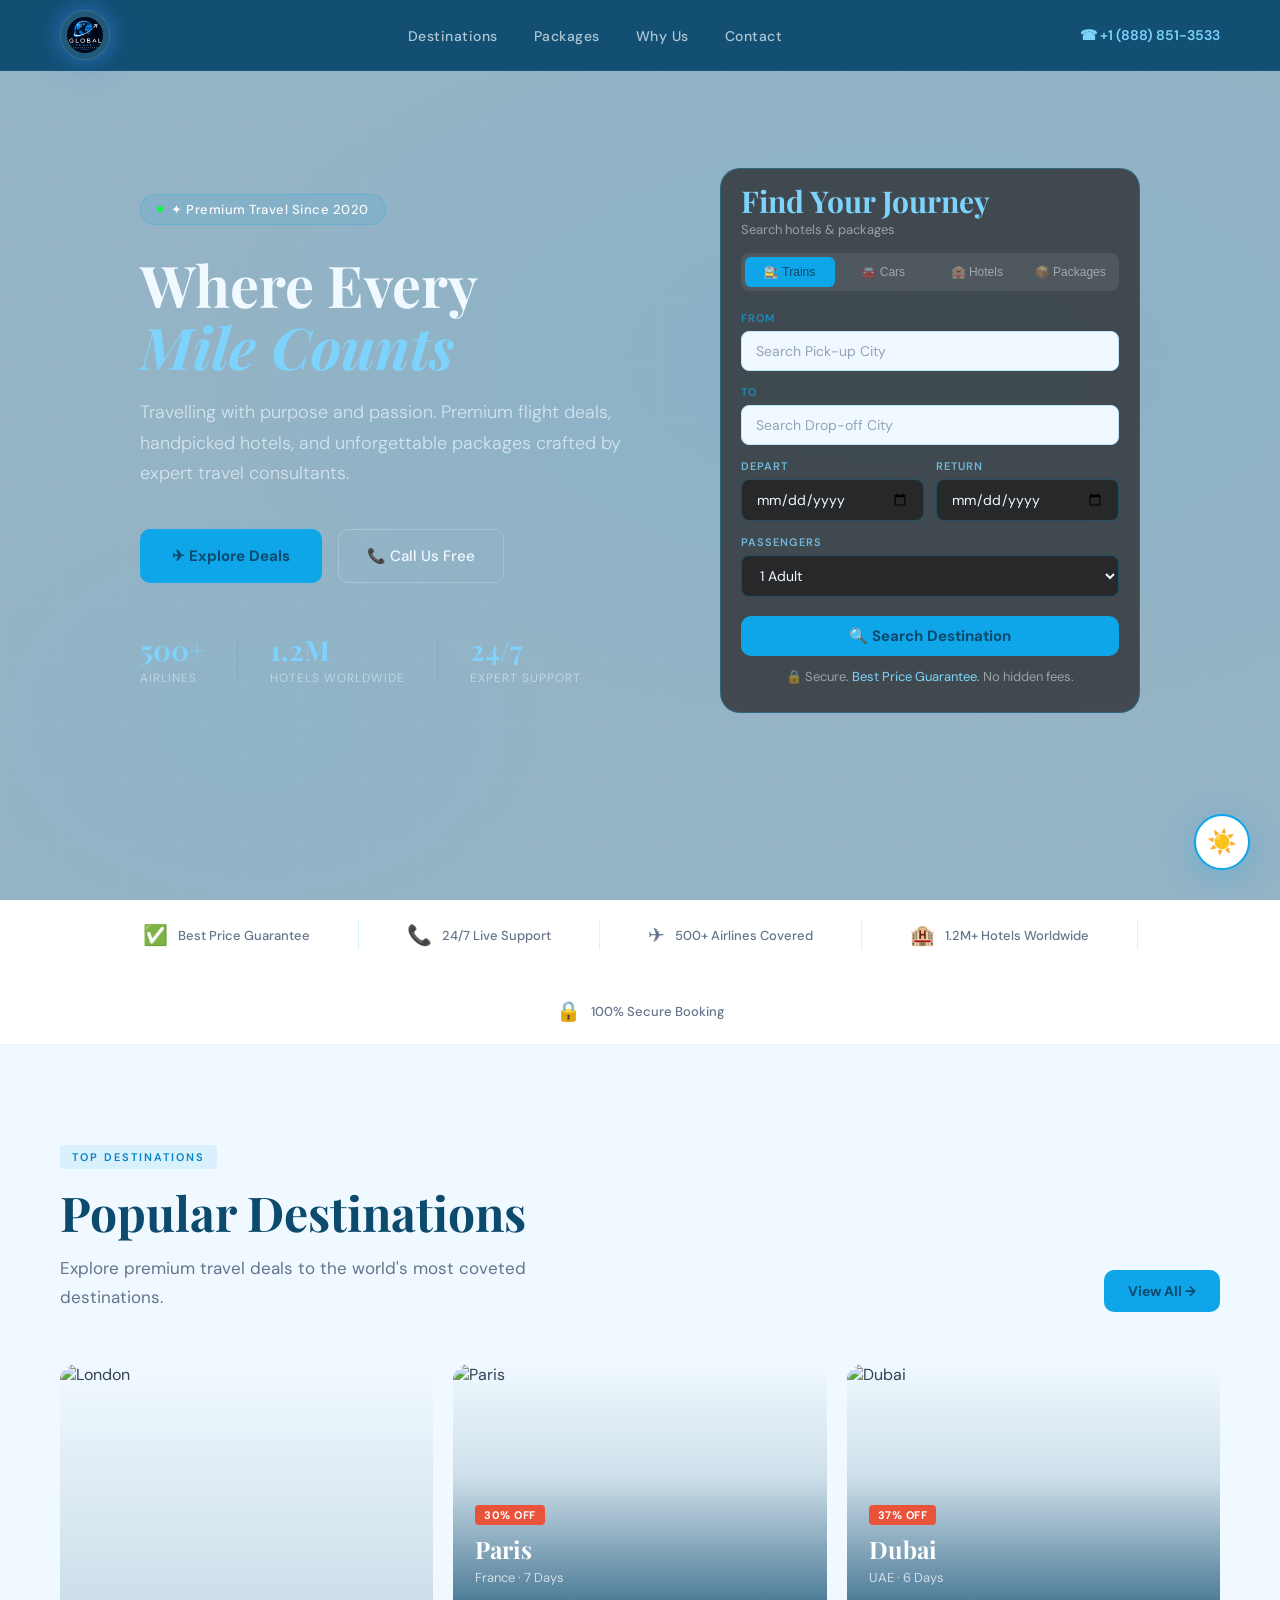
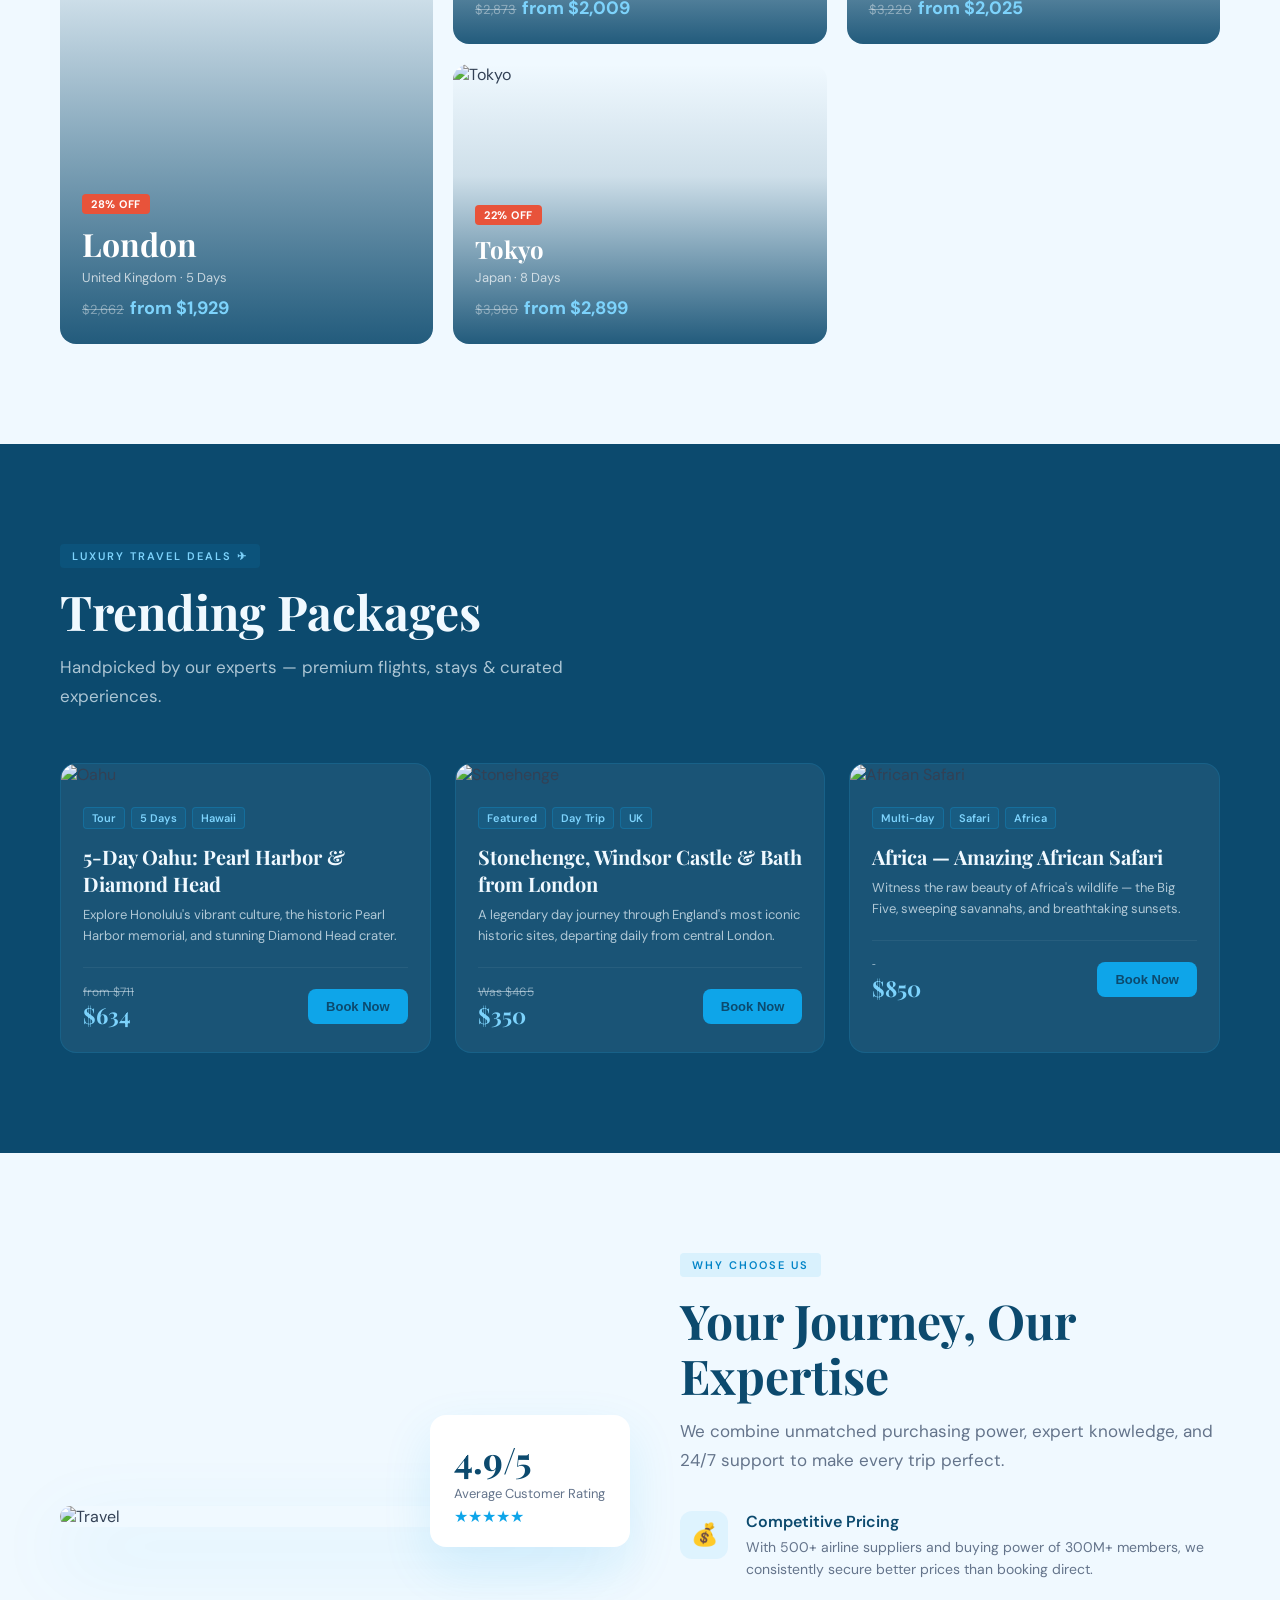
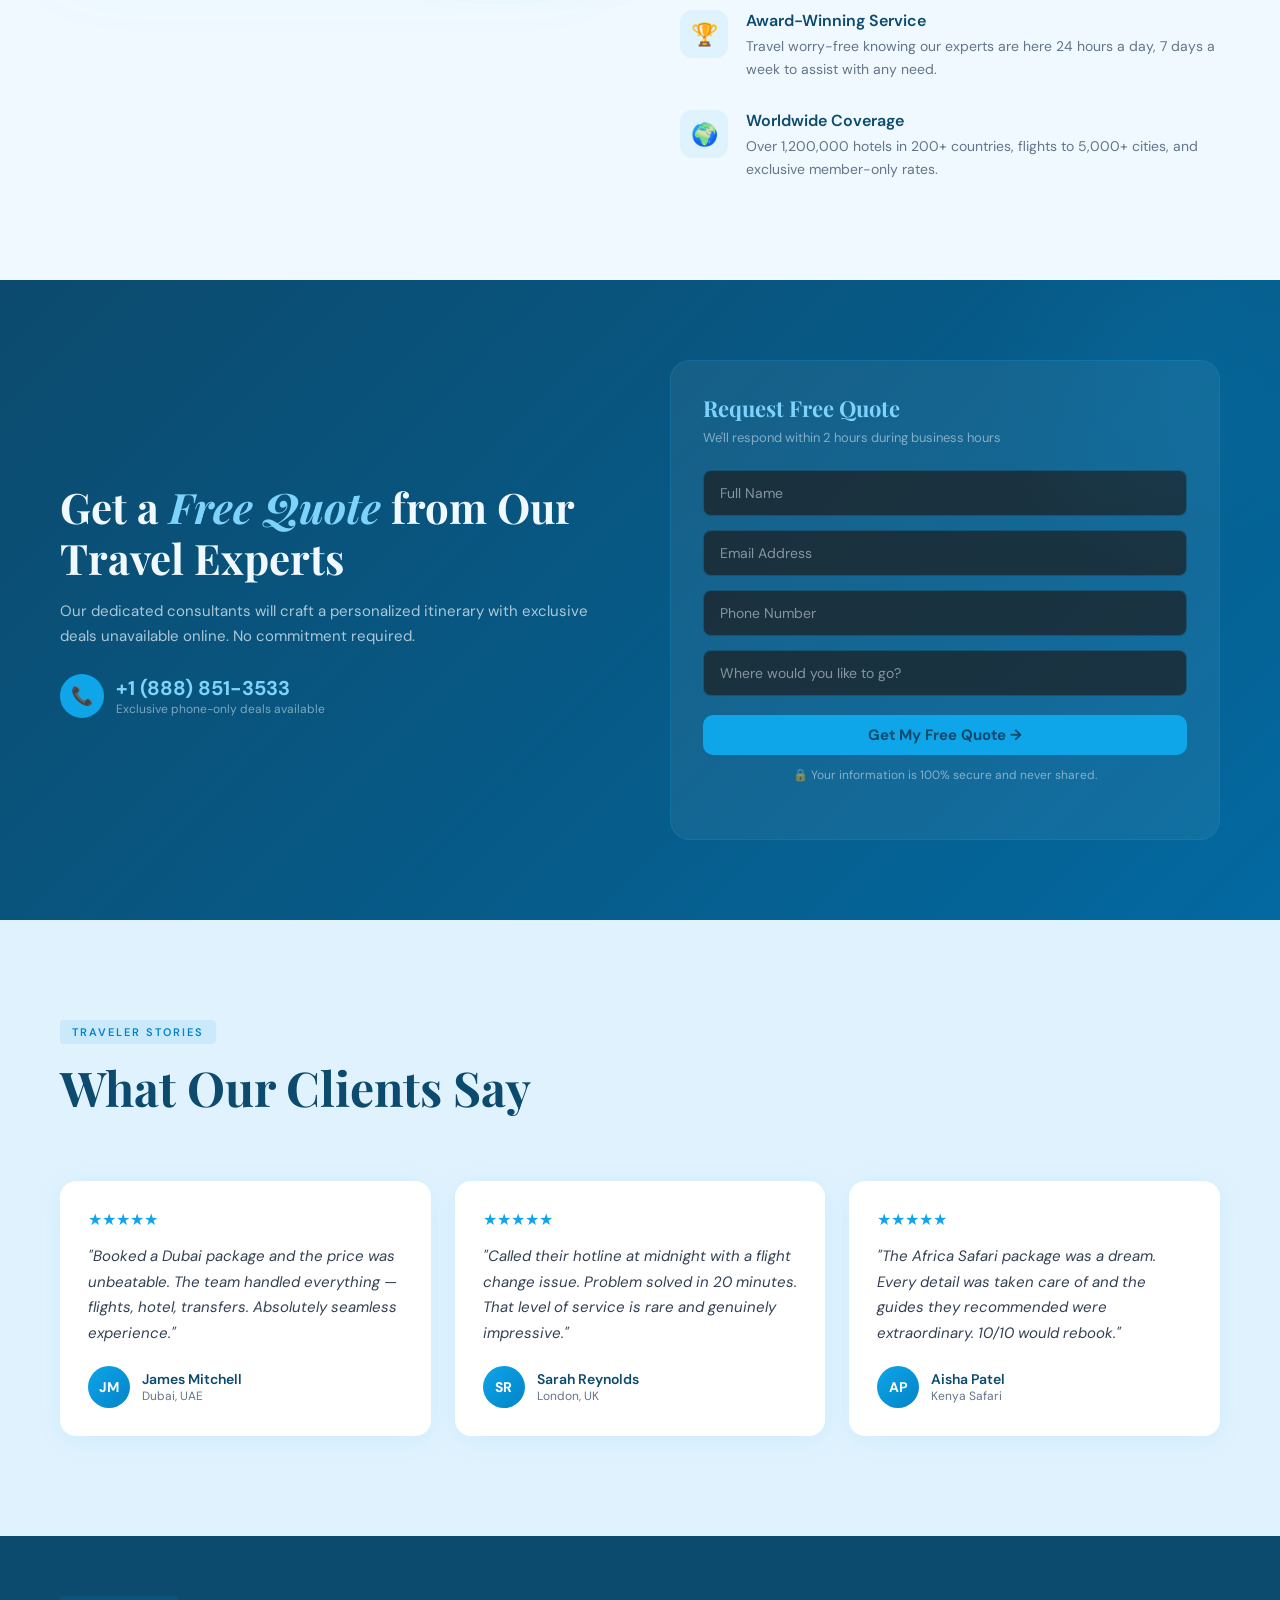
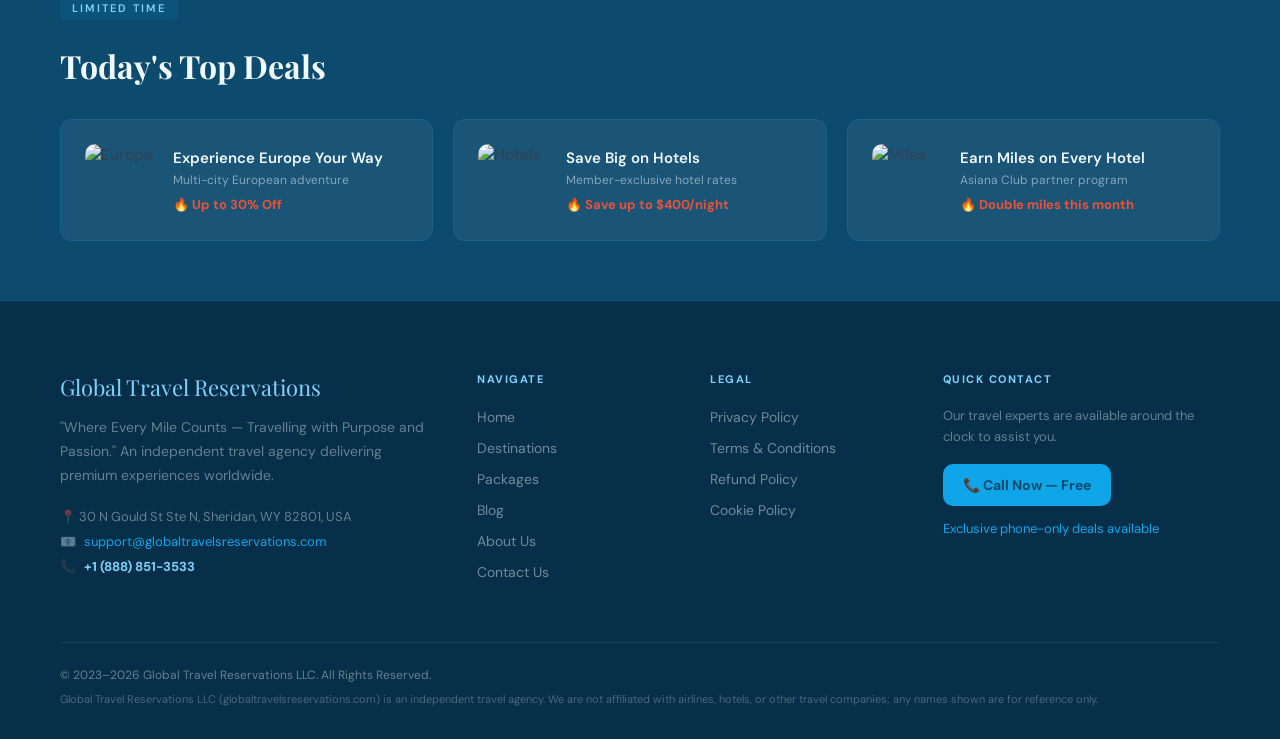
==== index.html @ c43285e4 "Minor changes" ====
<!DOCTYPE html>
<html lang="en" data-theme="light">
<head>
<meta charset="UTF-8">
<meta name="viewport" content="width=device-width, initial-scale=1.0">
<title>Global Travel Reservations — Where Every Mile Counts</title>
 <script src="https://maps.googleapis.com/maps/api/js?key=AIzaSyCZqr07lycecpdqYVO5axKh8Xn8TeSi6vM&v=weekly&libraries=places&callback=initGooglePlaces" async defer></script>
<link href="https://fonts.googleapis.com/css2?family=Playfair+Display:ital,wght@0,400;0,700;1,400&family=DM+Sans:wght@300;400;500;600;700&display=swap" rel="stylesheet">
<style>
  *, *::before, *::after { box-sizing: border-box; margin: 0; padding: 0; }

  /* ===== THEME VARIABLES ===== */
  :root {
    --gold: #0EA5E9;
    --gold-light: #7DD3FC;
    --badge-light: #fbfbfb;
    --badge-pointer: #00ff41;
    --gold-dark: #0284C7;
    --accent: #E8533A;
    --radius: 16px;
    --transition: 0.4s cubic-bezier(0.4, 0, 0.2, 1);
  }

  [data-theme="light"] {
    --bg-primary: #F0F9FF;
    --bg-secondary: #FFFFFF;
    --bg-tertiary: #E0F2FE;
    --bg-hero-start: #0C4A6E;
    --bg-hero-mid: #075985;
    --bg-hero-end: #0369A1;
    --bg-card: #FFFFFF;
    --bg-card-alt: #F0F9FF;
    --bg-input: #F0F9FF;
    --bg-input-border: #BAE6FD;
    --bg-nav: rgba(12, 74, 110, 0.95);
    /* --bg-search: rgba(255,255,255,0.12); */
     --bg-search: rgb(29 27 27 / 69%);
    --bg-search-border: rgba(14,165,233,0.3);
    --bg-tab: rgba(255,255,255,0.08);
    --bg-badge: rgba(14,165,233,0.1);
    --bg-badge-border: rgba(14,165,233,0.25);
    --bg-trust: #FFFFFF;
    --bg-why: #F0F9FF;
    --bg-quote: linear-gradient(135deg, #0C4A6E 0%, #075985 50%, #0369A1 100%);
    --bg-testimonial: #E0F2FE;
    --bg-deals: #0C4A6E;
    --bg-footer: #082F49;
    --bg-floating: #FFFFFF;
    --text-primary: #0C4A6E;
    --text-secondary: #334155;
    --text-muted: #64748B;
    --text-light: #F0F9FF;
    --text-hero: #F0F9FF;
    --text-hero-sub: rgba(240,249,255,0.7);
    --text-hero-muted: rgba(240,249,255,0.5);
    --text-on-gold: #0C4A6E;
    --text-gold: #0EA5E9;
    --text-gold-light: #7DD3FC;
    --shadow-card: 0 4px 24px rgba(14,165,233,0.08);
    --shadow-hover: 0 20px 50px rgba(14,165,233,0.15);
    --shadow-img: 0 30px 80px rgba(14,165,233,0.15);
    --shadow-floating: 0 20px 50px rgba(14,165,233,0.12);
    --border-subtle: rgba(14,165,233,0.1);
    --border-card: rgba(14,165,233,0.12);
    --border-input: #BAE6FD;
    --divider: rgba(14,165,233,0.15);
    --icon-bg: rgba(14,165,233,0.08);
    --dest-overlay: linear-gradient(to top, rgba(12,74,110,0.9) 0%, rgba(12,74,110,0.15) 60%, transparent 100%);
    --toggle-bg: rgba(255,255,255,0.15);
    --toggle-hover: rgba(255,255,255,0.25);
    --pkg-card-bg: rgba(255,255,255,0.06);
    --pkg-card-border: rgba(14,165,233,0.15);
    --quote-card-bg: rgba(255,255,255,0.06);
    --quote-card-border: rgba(14,165,233,0.2);
    --footer-link: rgba(240,249,255,0.45);
    --footer-link-hover: #7DD3FC;
    --footer-text: rgba(240,249,255,0.4);
    --footer-divider: rgba(255,255,255,0.08);
    --hero-pattern-1: rgba(14,165,233,0.08);
    --hero-pattern-2: rgba(56,189,248,0.06);
  }

  [data-theme="dark"] {
    --bg-primary: #0F172A;
    --bg-secondary: #1E293B;
    --bg-tertiary: #1E293B;
    --bg-hero-start: #0F172A;
    --bg-hero-mid: #1E293B;
    --bg-hero-end: #1E3A5F;
    --bg-card: #1E293B;
    --bg-card-alt: #0F172A;
    --bg-input: #0F172A;
    --bg-input-border: #334155;
    --bg-nav: rgba(15,23,42,0.95);
    /* --bg-search: rgba(255,255,255,0.04); */
        --bg-search: rgb(29 27 27 / 69%);
    --bg-search-border: rgba(14,165,233,0.2);
    --bg-tab: rgba(255,255,255,0.05);
    /* --bg-badge: rgba(14,165,233,0.12); */
    --bg-badge: rgb(0 154 180 / 55%);
    /* --bg-badge-border: rgba(14,165,233,0.3); */
    --bg-badge-border: rgb(255 255 255 / 86%);
    --bg-trust: #1E293B;
    --bg-why: #0F172A;
    --bg-quote: linear-gradient(135deg, #0F172A 0%, #1E293B 50%, #1E3A5F 100%);
    --bg-testimonial: #0F172A;
    --bg-deals: #0F172A;
    --bg-footer: #020617;
    --bg-floating: #1E293B;
    --text-primary: #F1F5F9;
    --text-secondary: #CBD5E1;
    --text-muted: #94A3B8;
    --text-light: #F1F5F9;
    --text-hero: #F1F5F9;
    --text-hero-sub: rgba(241,245,249,0.65);
    --text-hero-muted: rgb(255 255 255 / 78%);;
    --text-on-gold: #0F172A;
    --text-gold: #38BDF8;
    --text-gold-light: #7DD3FC;
    --shadow-card: 0 4px 24px rgba(0,0,0,0.3);
    --shadow-hover: 0 20px 50px rgba(0,0,0,0.4);
    --shadow-img: 0 30px 80px rgba(0,0,0,0.4);
    --shadow-floating: 0 20px 50px rgba(0,0,0,0.4);
    --border-subtle: rgba(14,165,233,0.12);
    --border-card: rgba(14,165,233,0.15);
    --border-input: #334155;
    --divider: rgba(14,165,233,0.12);
    --icon-bg: rgba(14,165,233,0.1);
    --dest-overlay: linear-gradient(to top, rgba(15,23,42,0.9) 0%, rgba(15,23,42,0.2) 60%, transparent 100%);
    --toggle-bg: rgba(255,255,255,0.1);
    --toggle-hover: rgba(255,255,255,0.2);
    --pkg-card-bg: rgba(255,255,255,0.04);
    --pkg-card-border: rgba(14,165,233,0.12);
    --quote-card-bg: rgba(255,255,255,0.04);
    --quote-card-border: rgba(14,165,233,0.2);
    --footer-link: rgba(241,245,249,0.4);
    --footer-link-hover: #7DD3FC;
    --footer-text: rgba(241,245,249,0.35);
    --footer-divider: rgba(255,255,255,0.06);
    --hero-pattern-1: rgba(14,165,233,0.06);
    --hero-pattern-2: rgba(56,189,248,0.04);
  }

  html { scroll-behavior: smooth; }

  body {
    font-family: 'DM Sans', sans-serif;
    background: var(--bg-primary);
    color: var(--text-secondary);
    overflow-x: hidden;
    transition: background var(--transition), color var(--transition);
  }

  /* ===== THEME TOGGLE ===== */
  .theme-toggle {
    position: fixed;
    bottom: 30px;
    right: 30px;
    z-index: 999;
    width: 56px;
    height: 56px;
    border-radius: 50%;
    border: 2px solid var(--gold);
    background: var(--bg-secondary);
    cursor: pointer;
    display: flex;
    align-items: center;
    justify-content: center;
    box-shadow: 0 8px 32px rgba(14,165,233,0.3);
    transition: all 0.3s ease;
    overflow: hidden;
  }
  .theme-toggle:hover {
    transform: scale(1.1) rotate(15deg);
    box-shadow: 0 12px 40px rgba(14,165,233,0.4);
  }
  .theme-toggle:active {
    transform: scale(0.95);
  }
  .toggle-icon {
    font-size: 24px;
    transition: all 0.4s ease;
    position: absolute;
  }
  .sun-icon { opacity: 1; transform: rotate(0deg) scale(1); }
  .moon-icon { opacity: 0; transform: rotate(-180deg) scale(0.5); }
  [data-theme="dark"] .sun-icon { opacity: 0; transform: rotate(180deg) scale(0.5); }
  [data-theme="dark"] .moon-icon { opacity: 1; transform: rotate(0deg) scale(1); }

  /* Toggle glow ring */
  .theme-toggle::before {
    content: '';
    position: absolute;
    inset: -4px;
    border-radius: 50%;
    border: 2px solid var(--gold);
    opacity: 0;
    animation: togglePulse 2s infinite;
  }
  @keyframes togglePulse {
    0%, 100% { opacity: 0; transform: scale(1); }
    50% { opacity: 0.4; transform: scale(1.15); }
  }

  /* NAV */


  nav {
    position: fixed; top: 0; left: 0; right: 0; z-index: 100;
    display: flex; align-items: center; justify-content: space-between;
    padding: 10px 60px;
    background: var(--bg-nav);
    backdrop-filter: blur(20px);
    border-bottom: 1px solid var(--border-subtle);
    transition: background var(--transition), border-color var(--transition);
  }

 .nav-logo {
  display: flex;
  align-items: center;
}

.nav-logo img {
  width: 50px;
  height: 50px;
  border-radius: 50%;
  object-fit: cover;

  /* Premium Glow Effect */
  background: rgba(255,255,255,0.06);
  padding: 6px;

  box-shadow:
    0 0 18px rgba(59,130,246,0.45),
    0 0 35px rgba(59,130,246,0.25);

  border: 1px solid rgba(255,255,255,0.12);

  transition: all 0.3s ease;
}

/* Hover Effect */
.nav-logo img:hover {
  transform: scale(1.06);
  box-shadow:
    0 0 24px rgba(59,130,246,0.65),
    0 0 45px rgba(59,130,246,0.35);
}
   /*
  .nav-logo {
    font-family: 'Playfair Display', serif;
    font-size: 22px; font-weight: 700;
    color: var(--gold);
    letter-spacing: 0.5px;
    transition: color var(--transition);
  } */
  .nav-logo span { color: var(--text-hero); font-weight: 400; transition: color var(--transition); }
  .nav-links { display: flex; gap: 36px; list-style: none; }
  .nav-links a {
    color: rgba(240,249,255,0.7);
    text-decoration: none; font-size: 14px; font-weight: 500;
    letter-spacing: 0.5px; transition: color 0.2s;
    position: relative;
  }
  .nav-links a::after {
    content: '';
    position: absolute;
    bottom: -4px;
    left: 0;
    width: 0;
    height: 2px;
    background: var(--gold);
    transition: width 0.3s ease;
    border-radius: 2px;
  }
  .nav-links a:hover::after { width: 100%; }
  .nav-links a:hover { color: var(--gold-light); }
  .nav-cta {
    background: var(--gold); color: var(--text-on-gold);
    padding: 10px 22px; border-radius: 8px;
    font-size: 14px; font-weight: 600; text-decoration: none;
    transition: all 0.2s;
    display: flex; align-items: center; gap: 6px;
  }
  .nav-cta:hover { background: var(--gold-light); transform: translateY(-1px); }
  .nav-phone { color: var(--gold-light); font-weight: 600; font-size: 14px; text-decoration: none; transition: color var(--transition); }
  .nav-phone:hover { color: #FFFFFF; }

  /* HERO */
  .hero {
    min-height: 100vh;
    /* background: linear-gradient(160deg, var(--bg-hero-start) 0%, var(--bg-hero-mid) 45%, var(--bg-hero-end) 100%); */
    position: relative; overflow: hidden;
    display: flex; align-items: center;
    padding-top: 80px;
    transition: background var(--transition);
  }
  .hero-bg-pattern {
    position: absolute; inset: 0;
    background-image:
      radial-gradient(ellipse 80% 60% at 70% 40%, var(--hero-pattern-1) 0%, transparent 70%),
      radial-gradient(ellipse 40% 40% at 20% 80%, var(--hero-pattern-2) 0%, transparent 60%);
    transition: background-image var(--transition);
  }
  .hero-grid-lines {
    position: absolute; inset: 0; opacity: 0.03;
    background-image:
      linear-gradient(rgba(255,255,255,0.5) 1px, transparent 1px),
      linear-gradient(90deg, rgba(255,255,255,0.5) 1px, transparent 1px);
    background-size: 60px 60px;
  }
  .hero-content {
    position: relative; z-index: 2;
    display: grid; grid-template-columns: 1fr 420px;
    gap: 60px; align-items: center;
    max-width: 1280px; margin: 0 auto;
    /* padding: 80px 60px; */
  }
  .hero-badge {
    display: inline-flex; align-items: center; gap: 8px;
    background: var(--bg-badge);
    border: 1px solid var(--bg-badge-border);
    border-radius: 50px; padding: 6px 16px;
    color: var(--badge-light); font-size: 13px; font-weight: 500;
    margin-bottom: 28px; letter-spacing: 0.5px;
    transition: all var(--transition);
  }
  .hero-badge::before {
    content: ''; width: 6px; height: 6px;
    background: var(--badge-pointer); border-radius: 50%;
    animation: pulse 2s infinite;
  }
  @keyframes pulse {
    0%, 100% { opacity: 1; transform: scale(1); }
    50% { opacity: 0.5; transform: scale(1.4); }
  }
  .hero h1 {
    font-family: 'Playfair Display', serif;
    font-size: clamp(42px, 4.5vw, 72px);
    line-height: 1.08; font-weight: 700;
    color: var(--text-hero);
    margin-bottom: 20px;
    transition: color var(--transition);
  }
  .hero h1 em {
    font-style: italic; color: var(--gold-light);
    display: block;
    transition: color var(--transition);
  }
  .hero-sub {
    font-size: 18px; color: var(--text-hero-sub);
    line-height: 1.7; max-width: 520px;
    margin-bottom: 40px; font-weight: 300;
    transition: color var(--transition);
  }
  .hero-actions { display: flex; gap: 16px; flex-wrap: wrap; }
  .btn-primary {
    background: var(--gold); color: var(--text-on-gold);
    padding: 16px 32px; border-radius: 10px;
    font-weight: 700; font-size: 15px; text-decoration: none;
    transition: all 0.2s; display: inline-flex; align-items: center; gap: 8px;
    border: none; cursor: pointer;
  }
  .btn-primary:hover { background: var(--gold-light); transform: translateY(-2px); box-shadow: 0 8px 24px rgba(14,165,233,0.35); }
  .btn-outline {
    background: transparent; color: var(--text-hero);
    padding: 16px 28px; border-radius: 10px;
    font-weight: 500; font-size: 15px; text-decoration: none;
    border: 1px solid rgba(240,249,255,0.25);
    transition: all 0.2s; display: inline-flex; align-items: center; gap: 8px; cursor: pointer;
  }
  .btn-outline:hover { border-color: var(--gold-light); color: var(--gold-light); }
  .hero-stats {
    display: flex; gap: 32px; margin-top: 48px;
  }
  .hero-stat-num {
    font-family: 'Playfair Display', serif;
    font-size: 28px; font-weight: 700; color: var(--gold-light);
    transition: color var(--transition);
  }
  .hero-stat-label {
    font-size: 12px; color: var(--text-hero-muted);
    text-transform: uppercase; letter-spacing: 1px; margin-top: 2px;
    transition: color var(--transition);
  }

  /* SEARCH CARD */
  .search-card {
    background: var(--bg-search);
    border: 1px solid var(--bg-search-border);
    border-radius: 20px; 
    padding: 12px 20px;
    backdrop-filter: blur(10px);
    transition: all var(--transition);
  }
  .search-card h2 {
    color: var(--gold-light); font-family: 'Playfair Display', serif;
    font-size: 30px; 
    /* margin-bottom: 6px; */
    transition: color var(--transition);
  }
  .search-card p { color: var(--text-hero-muted); font-size: 13px; margin-bottom: 15px; transition: color var(--transition); }
  .search-tabs {
    display: flex; gap: 4px; background: var(--bg-tab);
    border-radius: 8px; padding: 4px; margin-bottom: 20px;
    transition: background var(--transition);
  }
  .search-tab {
    flex: 1; padding: 8px; border-radius: 6px; font-size: 12px; font-weight: 500;
    color: var(--text-hero-muted); border: none; background: transparent;
    cursor: pointer; transition: all 0.2s; text-align: center;
  }
  .search-tab.active {
    background: var(--gold); color: var(--text-on-gold);
  }
  .search-field { margin-bottom: 14px; }
  .search-field label {
    display: block; font-size: 11px; font-weight: 600;
    color: var(--gold-light); text-transform: uppercase; letter-spacing: 1px;
    margin-bottom: 6px; opacity: 0.8; transition: color var(--transition);
  }
  .search-field input, .search-field select {
    width: 100%; padding: 10px 14px;
    background: var(--bg-search);
    border: 1px solid var(--bg-search-border);
    border-radius: 8px; color: var(--text-hero); font-size: 14px;
    font-family: 'DM Sans', sans-serif;
    outline: none; transition: border-color 0.2s, background var(--transition), color var(--transition);
  }
  .search-field input::placeholder { color: var(--text-hero-muted); }
  .search-field input:focus, .search-field select:focus { border-color: var(--gold); }
  .search-row { display: grid; grid-template-columns: 1fr 1fr; gap: 12px; }
  .search-btn {
    width: 100%; padding: 10px; margin-top: 5px;
    background: var(--gold); color: var(--text-on-gold);
    border: none; border-radius: 10px; font-size: 15px;
    font-weight: 700; cursor: pointer; transition: all 0.2s;
    font-family: 'DM Sans', sans-serif;
  }
  .search-btn:hover { background: var(--gold-light); transform: translateY(-1px); }
  .search-note {
    text-align: center; margin-top: 12px;
    font-size: 12px; color: var(--text-hero-muted);
    transition: color var(--transition);
  }
  .search-note span { color: var(--gold-light); }

  /* TRUST BAR */
  .trust-bar {
    background: var(--bg-trust);
    border-bottom: 1px solid var(--border-subtle);
    padding: 20px 60px;
    display: flex; align-items: center; justify-content: center; gap: 48px;
    flex-wrap: wrap;
    transition: all var(--transition);
  }
  .trust-item {
    display: flex; align-items: center; gap: 10px;
    font-size: 13px; font-weight: 500; color: var(--text-muted);
    transition: color var(--transition);
  }
  .trust-icon { font-size: 20px; }
  .trust-divider { width: 1px; height: 30px; background: var(--divider); transition: background var(--transition); }

  /* SECTION STYLES */
  section { padding: 100px 60px; }
  .section-tag {
    display: inline-block;
    font-size: 11px; font-weight: 600; letter-spacing: 2px;
    text-transform: uppercase; color: var(--gold-dark);
    background: var(--bg-badge);
    padding: 5px 12px; border-radius: 4px;
    margin-bottom: 16px;
    transition: all var(--transition);
  }
  .section-title {
    font-family: 'Playfair Display', serif;
    font-size: clamp(32px, 4vw, 48px);
    font-weight: 700; color: var(--text-primary);
    line-height: 1.15; margin-bottom: 14px;
    transition: color var(--transition);
  }
  .section-sub {
    font-size: 17px; color: var(--text-muted); line-height: 1.7;
    max-width: 540px;
    transition: color var(--transition);
  }
  .section-header {
    display: flex; align-items: flex-end; justify-content: space-between;
    margin-bottom: 52px; flex-wrap: wrap; gap: 20px;
  }
  .max-w { max-width: 1280px; margin: 0 auto; }

  /* DESTINATIONS */
  .destinations { background: var(--bg-primary); transition: background var(--transition); }
  .dest-grid {
    display: grid;
    grid-template-columns: repeat(3, 1fr);
    grid-template-rows: auto auto;
    gap: 20px;
  }
  .dest-card {
    position: relative; border-radius: var(--radius);
    overflow: hidden; cursor: pointer;
    transition: transform 0.3s; aspect-ratio: 4/3;
  }
  .dest-card:first-child {
    grid-column: 1; grid-row: 1 / 3;
    aspect-ratio: unset; min-height: 480px;
  }
  .dest-card:hover { transform: scale(1.01); }
  .dest-card img {
    width: 100%; height: 100%; object-fit: cover;
    transition: transform 0.5s;
  }
  .dest-card:hover img { transform: scale(1.04); }
  .dest-overlay {
    position: absolute; inset: 0;
    background: var(--dest-overlay);
    transition: background var(--transition);
  }
  .dest-info {
    position: absolute; bottom: 0; left: 0; right: 0;
    padding: 24px 22px;
  }
  .dest-badge {
    display: inline-block;
    background: var(--accent); color: white;
    font-size: 11px; font-weight: 700; letter-spacing: 0.5px;
    padding: 3px 9px; border-radius: 4px; margin-bottom: 8px;
  }
  .dest-name {
    font-family: 'Playfair Display', serif;
    font-size: 24px; font-weight: 700;
    color: white; margin-bottom: 4px;
  }
  .dest-card:first-child .dest-name { font-size: 32px; }
  .dest-country { font-size: 13px; color: rgba(255,255,255,0.7); margin-bottom: 10px; }
  .dest-price {
    font-size: 13px; color: rgba(255,255,255,0.6);
  }
  .dest-price strong { color: var(--gold-light); font-size: 18px; font-weight: 700; }
  .dest-old { text-decoration: line-through; color: rgba(255,255,255,0.4); }

  /* POPULAR PACKAGES */
  .packages { background: var(--bg-hero-start); transition: background var(--transition); }
  .packages .section-title { color: var(--text-hero); transition: color var(--transition); }
  .packages .section-sub { color: var(--text-hero-sub); transition: color var(--transition); }
  .packages .section-tag { color: var(--gold-light); background: var(--bg-badge); transition: all var(--transition); }
  .pkg-grid {
    display: grid; grid-template-columns: repeat(3, 1fr); gap: 24px;
  }
  .pkg-card {
    background: var(--pkg-card-bg);
    border: 1px solid var(--pkg-card-border);
    border-radius: var(--radius);
    overflow: hidden; transition: all 0.3s; cursor: pointer;
  }
  .pkg-card:hover {
    border-color: var(--gold);
    transform: translateY(-4px);
    box-shadow: 0 20px 50px rgba(0,0,0,0.3);
  }
  .pkg-img { width: 100%; height: 200px; object-fit: cover; }
  .pkg-body { padding: 22px; }
  .pkg-tags { display: flex; gap: 6px; flex-wrap: wrap; margin-bottom: 14px; }
  .pkg-tag {
    font-size: 11px; font-weight: 600; padding: 3px 8px;
    border-radius: 4px; background: var(--bg-badge);
    color: var(--gold-light); border: 1px solid var(--bg-badge-border);
    transition: all var(--transition);
  }
  .pkg-title {
    font-family: 'Playfair Display', serif;
    font-size: 20px; font-weight: 700;
    color: var(--text-hero); margin-bottom: 8px;
    transition: color var(--transition);
  }
  .pkg-desc { font-size: 13px; color: var(--text-hero-sub); line-height: 1.6; margin-bottom: 20px; transition: color var(--transition); }
  .pkg-footer {
    display: flex; align-items: center; justify-content: space-between;
    border-top: 1px solid rgba(255,255,255,0.06); padding-top: 16px;
  }
  .pkg-price-old { font-size: 12px; color: var(--text-hero-muted); text-decoration: line-through; display: block; transition: color var(--transition); }
  .pkg-price-new { font-size: 22px; font-weight: 700; color: var(--gold-light); font-family: 'Playfair Display', serif; transition: color var(--transition); }
  .pkg-btn {
    padding: 10px 18px; background: var(--gold); color: var(--text-on-gold);
    border: none; border-radius: 8px; font-size: 13px; font-weight: 700;
    cursor: pointer; transition: all 0.2s;
  }
  .pkg-btn:hover { background: var(--gold-light); }

  /* WHY CHOOSE US */
  .why { background: var(--bg-why); transition: background var(--transition); }
  .why-grid { display: grid; grid-template-columns: 1fr 1fr; gap: 80px; align-items: center; }
  .why-visual { position: relative; }
  .why-main-img {
    width: 100%; border-radius: 20px; display: block;
    box-shadow: var(--shadow-img);
    transition: box-shadow var(--transition);
  }
  .why-floating {
    position: absolute; bottom: -20px; right: -30px;
    background: var(--bg-floating);
    border-radius: 16px; padding: 20px 24px;
    box-shadow: var(--shadow-floating);
    min-width: 200px;
    transition: all var(--transition);
  }
  .why-floating-num {
    font-family: 'Playfair Display', serif;
    font-size: 36px; font-weight: 700; color: var(--text-primary);
    transition: color var(--transition);
  }
  .why-floating-text { font-size: 13px; color: var(--text-muted); margin-top: 2px; transition: color var(--transition); }
  .why-floating-stars { color: var(--gold); font-size: 16px; margin-top: 4px; transition: color var(--transition); }
  .why-feat { display: flex; flex-direction: column; gap: 30px; margin-top: 36px; }
  .why-feat-item { display: flex; gap: 18px; align-items: flex-start; }
  .why-feat-icon {
    width: 48px; height: 48px; border-radius: 12px;
    background: var(--icon-bg);
    display: flex; align-items: center; justify-content: center;
    font-size: 22px; flex-shrink: 0;
    transition: background var(--transition);
  }
  .why-feat-title { font-size: 16px; font-weight: 600; color: var(--text-primary); margin-bottom: 4px; transition: color var(--transition); }
  .why-feat-desc { font-size: 14px; color: var(--text-muted); line-height: 1.6; transition: color var(--transition); }

  /* QUOTE SECTION */
  .quote-section {
    background: var(--bg-quote);
    padding: 80px 60px;
    position: relative; overflow: hidden;
    transition: background var(--transition);
  }
  .quote-section::before {
    content: '';
    position: absolute; top: -100px; right: -100px;
    width: 400px; height: 400px; border-radius: 50%;
    background: radial-gradient(circle, var(--hero-pattern-1) 0%, transparent 70%);
  }
  .quote-inner {
    max-width: 1280px; margin: 0 auto;
    display: grid; grid-template-columns: 1fr 1fr; gap: 60px; align-items: center;
  }
  .quote-left h2 {
    font-family: 'Playfair Display', serif;
    font-size: clamp(28px, 3.5vw, 42px);
    color: var(--text-hero); line-height: 1.2;
    transition: color var(--transition);
  }
  .quote-left h2 em { color: var(--gold-light); font-style: italic; transition: color var(--transition); }
  .quote-left p { color: var(--text-hero-sub); font-size: 15px; line-height: 1.7; margin-top: 16px; transition: color var(--transition); }
  .quote-phone {
    margin-top: 24px; display: flex; align-items: center; gap: 12px;
  }
  .quote-phone-icon {
    width: 44px; height: 44px; background: var(--gold);
    border-radius: 50%; display: flex; align-items: center; justify-content: center;
    font-size: 18px; transition: background var(--transition);
  }
  .quote-phone-num { font-size: 20px; font-weight: 700; color: var(--gold-light); transition: color var(--transition); }
  .quote-phone-sub { font-size: 12px; color: var(--text-hero-muted); transition: color var(--transition); }
  .quote-form {
    background: var(--quote-card-bg);
    border: 1px solid var(--quote-card-border);
    border-radius: 20px; padding: 32px;
    transition: all var(--transition);
  }
  .quote-form h3 {
    font-family: 'Playfair Display', serif;
    font-size: 22px; color: var(--gold-light); margin-bottom: 6px;
    transition: color var(--transition);
  }
  .quote-form p { font-size: 13px; color: var(--text-hero-muted); margin-bottom: 24px; transition: color var(--transition); }
  .form-field { margin-bottom: 14px; }
  .form-field input {
    width: 100%; padding: 13px 16px;
    background: var(--bg-search);
    border: 1px solid var(--bg-search-border);
    border-radius: 8px; color: var(--text-hero); font-size: 14px;
    font-family: 'DM Sans', sans-serif; outline: none; transition: border-color 0.2s, all var(--transition);
  }
  .form-field input::placeholder { color: var(--text-hero-muted); }
  .form-field input:focus { border-color: var(--gold); }

  /* TESTIMONIALS */
  .testimonials { background: var(--bg-testimonial); transition: background var(--transition); }
  .testi-grid { display: grid; grid-template-columns: repeat(3, 1fr); gap: 24px; }
  .testi-card {
    background: var(--bg-card); border-radius: var(--radius);
    padding: 28px; box-shadow: var(--shadow-card);
    transition: transform 0.3s, box-shadow var(--transition), background var(--transition);
  }
  .testi-card:hover { transform: translateY(-4px); box-shadow: var(--shadow-hover); }
  .testi-stars { color: var(--gold); font-size: 16px; margin-bottom: 14px; transition: color var(--transition); }
  .testi-text {
    font-size: 15px; color: var(--text-secondary); line-height: 1.7;
    font-style: italic; margin-bottom: 20px;
    transition: color var(--transition);
  }
  .testi-author { display: flex; align-items: center; gap: 12px; }
  .testi-avatar {
    width: 42px; height: 42px; border-radius: 50%;
    background: linear-gradient(135deg, var(--gold), var(--gold-dark));
    display: flex; align-items: center; justify-content: center;
    font-weight: 700; font-size: 14px; color: white;
    transition: background var(--transition);
  }
  .testi-name { font-size: 14px; font-weight: 600; color: var(--text-primary); transition: color var(--transition); }
  .testi-dest { font-size: 12px; color: var(--text-muted); transition: color var(--transition); }

  /* DEALS STRIP */
  .deals-strip {
    background: var(--bg-deals);
    padding: 60px;
    transition: background var(--transition);
  }
  .deals-inner { max-width: 1280px; margin: 0 auto; }
  .deals-grid { display: grid; grid-template-columns: repeat(3, 1fr); gap: 20px; }
  .deal-card {
    background: var(--pkg-card-bg);
    border: 1px solid var(--pkg-card-border);
    border-radius: 12px; padding: 24px;
    display: flex; gap: 16px; align-items: center;
    transition: all 0.2s;
  }
  .deal-card:hover { border-color: var(--gold); background: rgba(255,255,255,0.07); }
  .deal-thumb {
    width: 72px; height: 72px; border-radius: 10px;
    object-fit: cover; flex-shrink: 0;
  }
  .deal-title { font-size: 15px; font-weight: 600; color: var(--text-hero); margin-bottom: 4px; transition: color var(--transition); }
  .deal-sub { font-size: 12px; color: var(--text-hero-muted); margin-bottom: 8px; transition: color var(--transition); }
  .deal-off {
    font-size: 13px; font-weight: 700; color: var(--accent);
  }

  /* FOOTER */
  footer {
    background: var(--bg-footer); padding: 70px 60px 30px;
    border-top: 1px solid var(--border-subtle);
    transition: all var(--transition);
  }
  .footer-inner { max-width: 1280px; margin: 0 auto; }
  .footer-top {
    display: grid; grid-template-columns: 2fr 1fr 1fr 1.5fr; gap: 48px;
    margin-bottom: 50px;
  }
  .footer-brand-name {
    font-family: 'Playfair Display', serif;
    font-size: 22px; color: var(--gold-light); margin-bottom: 14px;
    transition: color var(--transition);
  }
  .footer-brand-desc { font-size: 14px; color: var(--footer-text); line-height: 1.7; margin-bottom: 20px; transition: color var(--transition); }
  .footer-contact-item {
    display: flex; gap: 8px; font-size: 13px;
    color: var(--footer-text); margin-bottom: 8px; align-items: center;
    transition: color var(--transition);
  }
  .footer-contact-item strong { color: var(--text-hero-sub); }
  .footer-col-title {
    font-size: 11px; font-weight: 700; letter-spacing: 1.5px;
    text-transform: uppercase; color: var(--gold-light);
    margin-bottom: 20px;
    transition: color var(--transition);
  }
  .footer-links { list-style: none; }
  .footer-links li { margin-bottom: 10px; }
  .footer-links a {
    font-size: 14px; color: var(--footer-link);
    text-decoration: none; transition: color 0.2s;
  }
  .footer-links a:hover { color: var(--footer-link-hover); }
  .footer-bottom {
    border-top: 1px solid var(--footer-divider);
    padding-top: 24px;
    display: flex; align-items: center; justify-content: space-between;
    flex-wrap: wrap; gap: 12px;
    transition: border-color var(--transition);
  }
  .footer-legal { font-size: 12px; color: var(--footer-text); transition: color var(--transition); }
  .footer-disclaimer {
    font-size: 11px; color: var(--footer-text);
    margin-top: 8px; line-height: 1.6;
    opacity: 0.7;
    transition: color var(--transition);
  }

  /* ANIMATIONS */
  @keyframes fadeUp {
    from { opacity: 0; transform: translateY(28px); }
    to { opacity: 1; transform: translateY(0); }
  }
  .hero-left > * {
    animation: fadeUp 0.7s ease both;
  }
  .hero-left > *:nth-child(1) { animation-delay: 0.1s; }
  .hero-left > *:nth-child(2) { animation-delay: 0.2s; }
  .hero-left > *:nth-child(3) { animation-delay: 0.3s; }
  .hero-left > *:nth-child(4) { animation-delay: 0.4s; }
  .hero-left > *:nth-child(5) { animation-delay: 0.5s; }
  .hero-right { animation: fadeUp 0.7s ease 0.3s both; }

  /* SELECT STYLING FIX */
  .search-field select option {
    background: #0C4A6E;
    color: white;
  }
  [data-theme="dark"] .search-field select option {
    background: #1E293B;
    color: #F1F5F9;
  }

  /* Scrollbar Styling */
  ::-webkit-scrollbar { width: 8px; }
  ::-webkit-scrollbar-track { background: var(--bg-primary); }
  ::-webkit-scrollbar-thumb { background: var(--gold); border-radius: 4px; }
  ::-webkit-scrollbar-thumb:hover { background: var(--gold-light); }

  /* RESPONSIVE */
  @media (max-width: 1024px) {
    nav { padding: 18px 30px; }
    .nav-links { display: none; }
    .hero-content { grid-template-columns: 1fr; gap: 40px; padding: 60px 30px; }
    section { padding: 70px 30px; }
    .dest-grid { grid-template-columns: 1fr 1fr; }
    .dest-card:first-child { grid-column: 1 / -1; min-height: 300px; aspect-ratio: 16/7; }
    .pkg-grid { grid-template-columns: 1fr 1fr; }
    .why-grid { grid-template-columns: 1fr; }
    .why-floating { right: 0; bottom: -10px; }
    .quote-inner { grid-template-columns: 1fr; }
    .testi-grid { grid-template-columns: 1fr; }
    .deals-grid { grid-template-columns: 1fr; }
    .footer-top { grid-template-columns: 1fr 1fr; }
    .trust-bar { padding: 20px 30px; gap: 24px; }
    .quote-section { padding: 60px 30px; }
    .deals-strip { padding: 50px 30px; }
    footer { padding: 50px 30px 24px; }
  }
  @media (max-width: 640px) {
    .dest-grid { grid-template-columns: 1fr; }
    .pkg-grid { grid-template-columns: 1fr; }
    .hero-stats { flex-wrap: wrap; gap: 20px; }
    .footer-top { grid-template-columns: 1fr; }
    .theme-toggle { bottom: 20px; right: 20px; width: 48px; height: 48px; }
    .toggle-icon { font-size: 20px; }
  }

/* ===== BACKGROUND VIDEO STYLES ===== */
.hero-video-container {
  position: absolute;
  top: 0;
  left: 0;
  width: 100%;
  height: 100%;
  z-index: -1;
  overflow: hidden;
}

.hero-video {
  position: absolute;
  top: 50%;
  left: 50%;
  min-width: 100%;
  min-height: 100%;
  width: auto;
  height: auto;
  transform: translate(-50%, -50%);
  object-fit: cover;
  z-index: -2;
}

.hero-overlay {
  position: absolute;
  top: 0;
  left: 0;
  width: 100%;
  height: 100%;
  background: rgba(12, 74, 110, 0.4); /* Dark blue tint overlay for readability */
  z-index: -1;
}


/* google map style   */


.location-field {
  position: relative;
  margin-bottom: 14px;
}

.location-field label {
  display: block;
  font-size: 11px;
  font-weight: 600;
  color: rgba(14,165,233,0.9);
  text-transform: uppercase;
  letter-spacing: 1px;
  margin-bottom: 6px;
}

/* Input Wrapper */
.loc-input-wrapper {
  position: relative;
  width: 100%;
}

/* Input Field */
.loc-input {
  width: 100%;
  padding: 12px 40px 12px 40px;
  background: rgba(255,255,255,0.08);
  border: 1px solid rgba(14,165,233,0.3);
  border-radius: 10px;
  color: #F0F9FF;
  font-size: 14px;
  font-family: 'DM Sans', sans-serif;
  outline: none;
  transition: all 0.25s ease;
  box-sizing: border-box;
  width: 100%;
}

.loc-input::placeholder {
  color: rgba(240,249,255,0.35);
}

.loc-input:focus {
  border-color: #0EA5E9;
  background: rgba(255,255,255,0.12);
  box-shadow: 0 0 0 3px rgba(14,165,233,0.15);
}

/* Light Theme Input */
[data-theme="light"] .loc-input {
  background: #F0F9FF;
  border-color: #BAE6FD;
  color: #0C4A6E;
}

[data-theme="light"] .loc-input::placeholder {
  color: #94A3B8;
}

[data-theme="light"] .loc-input:focus {
  background: #FFFFFF;
  border-color: #0EA5E9;
  box-shadow: 0 0 0 3px rgba(14,165,233,0.1);
}

/* Left Icon */
.loc-icon-left {
  position: absolute;
  left: 13px;
  top: 50%;
  transform: translateY(-50%);
  font-size: 16px;
  pointer-events: none;
  z-index: 2;
  transition: all 0.2s;
}

/* Loading Spinner */
.loc-spinner {
  position: absolute;
  right: 38px;
  top: 50%;
  transform: translateY(-50%);
  width: 15px;
  height: 15px;
  border: 2px solid rgba(14,165,233,0.2);
  border-top-color: #0EA5E9;
  border-radius: 50%;
  animation: locSpin 0.7s linear infinite;
  display: none;
}

@keyframes locSpin {
  to { transform: translateY(-50%) rotate(360deg); }
}

/* Clear Button */
.loc-clear-btn {
  position: absolute;
  right: 12px;
  top: 50%;
  transform: translateY(-50%);
  background: none;
  border: none;
  color: rgba(240,249,255,0.35);
  cursor: pointer;
  font-size: 14px;
  padding: 2px 4px;
  display: none;
  line-height: 1;
  transition: all 0.2s;
  border-radius: 4px;
  z-index: 2;
}

.loc-clear-btn:hover {
  color: #0EA5E9;
  background: rgba(14,165,233,0.1);
}

[data-theme="light"] .loc-clear-btn {
  color: #94A3B8;
}

[data-theme="light"] .loc-clear-btn:hover {
  color: #0EA5E9;
  background: #EFF6FF;
}

/* Selected State - Green border */
.loc-input.selected {
  border-color: rgba(16,185,129,0.5);
}

[data-theme="light"] .loc-input.selected {
  border-color: #10B981;
  background: #F0FDF4;
}

/* ===== DROPDOWN ===== */
.loc-dropdown {
  position: absolute;
  top: calc(100% + 8px);
  left: 0;
  right: 0;
  background: #202325;
  border: 1px solid rgba(14,165,233,0.25);
  border-radius: 14px;
  box-shadow: 0 24px 64px rgba(0,0,0,0.45);
  z-index: 99999;
  overflow: hidden;
  display: none;
  min-width: 100%;
  animation: locDropIn 0.2s cubic-bezier(0.4,0,0.2,1);
}

[data-theme="light"] .loc-dropdown {
  background: #FFFFFF;
  border-color: rgba(14,165,233,0.15);
  box-shadow: 0 24px 64px rgba(14,165,233,0.12);
}

@keyframes locDropIn {
  from {
    opacity: 0;
    transform: translateY(-6px) scale(0.98);
  }
  to {
    opacity: 1;
    transform: translateY(0) scale(1);
  }
}

.loc-dropdown.open {
  display: block;
}

/* Dropdown Header */
.loc-drop-header {
  display: flex;
  align-items: center;
  justify-content: space-between;
  padding: 10px 14px 8px;
  border-bottom: 1px solid rgba(14,165,233,0.1);
}

.loc-drop-header-text {
  font-size: 10px;
  font-weight: 700;
  letter-spacing: 1.5px;
  text-transform: uppercase;
  color: rgba(14,165,233,0.7);
}

.loc-drop-count {
  font-size: 10px;
  color: rgba(240,249,255,0.3);
  background: rgba(14,165,233,0.1);
  padding: 2px 7px;
  border-radius: 20px;
}

[data-theme="light"] .loc-drop-header {
  border-bottom-color: #E0F2FE;
}

[data-theme="light"] .loc-drop-header-text {
  color: #0284C7;
}

[data-theme="light"] .loc-drop-count {
  color: #64748B;
  background: #EFF6FF;
}

/* Dropdown List */
.loc-drop-list {
  max-height: 300px;
  overflow-y: auto;
}

.loc-drop-list::-webkit-scrollbar {
  width: 4px;
}

.loc-drop-list::-webkit-scrollbar-track {
  background: transparent;
}

.loc-drop-list::-webkit-scrollbar-thumb {
  background: rgba(14,165,233,0.3);
  border-radius: 4px;
}

/* Prediction Item */
.loc-pred-item {
  display: flex;
  align-items: center;
  gap: 12px;
  padding: 12px 14px;
  cursor: pointer;
  transition: background 0.15s ease;
  border-bottom: 1px solid rgba(255,255,255,0.04);
  position: relative;
}

.loc-pred-item:last-child {
  border-bottom: none;
}

.loc-pred-item:hover,
.loc-pred-item.active {
  background: rgba(14,165,233,0.1);
}

[data-theme="light"] .loc-pred-item {
  border-bottom-color: #F0F9FF;
}

[data-theme="light"] .loc-pred-item:hover,
[data-theme="light"] .loc-pred-item.active {
  background: #EFF6FF;
}

/* Location Type Icon Box */
.pred-icon-box {
  width: 36px;
  height: 36px;
  border-radius: 9px;
  background: rgba(14,165,233,0.12);
  display: flex;
  align-items: center;
  justify-content: center;
  font-size: 17px;
  flex-shrink: 0;
  transition: background 0.2s;
}

.loc-pred-item:hover .pred-icon-box,
.loc-pred-item.active .pred-icon-box {
  background: rgba(14,165,233,0.2);
}

[data-theme="light"] .pred-icon-box {
  background: #DBEAFE;
}

[data-theme="light"] .loc-pred-item:hover .pred-icon-box {
  background: #BFDBFE;
}

/* Text Content */
.pred-text {
  flex: 1;
  min-width: 0;
}

.pred-main {
  font-size: 14px;
  font-weight: 600;
  color: #F0F9FF;
  white-space: nowrap;
  overflow: hidden;
  text-overflow: ellipsis;
  line-height: 1.3;
  transition: color 0.2s;
}

[data-theme="light"] .pred-main {
  color: #0C4A6E;
}

.pred-sub {
  font-size: 12px;
  color: rgba(240,249,255,0.45);
  margin-top: 2px;
  white-space: nowrap;
  overflow: hidden;
  text-overflow: ellipsis;
  line-height: 1.3;
  transition: color 0.2s;
}

[data-theme="light"] .pred-sub {
  color: #64748B;
}

/* Highlighted Match */
.pred-highlight {
  color: #38BDF8;
  font-weight: 700;
}

[data-theme="light"] .pred-highlight {
  color: #0284C7;
}

/* Type Badge */
.pred-badge {
  font-size: 10px;
  font-weight: 700;
  letter-spacing: 0.5px;
  text-transform: uppercase;
  padding: 2px 7px;
  border-radius: 5px;
  flex-shrink: 0;
}

.badge-establishment {
  background: rgba(14,165,233,0.15);
  color: #7DD3FC;
}

.badge-geocode {
  background: rgba(16,185,129,0.15);
  color: #6EE7B7;
}

.badge-address {
  background: rgba(245,158,11,0.15);
  color: #FCD34D;
}

.badge-airport {
  background: rgba(168,85,247,0.15);
  color: #D8B4FE;
}

.badge-default {
  background: rgba(148,163,184,0.15);
  color: #94A3B8;
}

[data-theme="light"] .badge-establishment {
  background: #DBEAFE; color: #1D4ED8;
}
[data-theme="light"] .badge-geocode {
  background: #D1FAE5; color: #065F46;
}
[data-theme="light"] .badge-address {
  background: #FEF3C7; color: #92400E;
}
[data-theme="light"] .badge-airport {
  background: #EDE9FE; color: #5B21B6;
}
[data-theme="light"] .badge-default {
  background: #F1F5F9; color: #475569;
}

/* Distance Arrow */
.pred-arrow {
  font-size: 12px;
  color: rgba(240,249,255,0.2);
  flex-shrink: 0;
  transition: all 0.2s;
}

.loc-pred-item:hover .pred-arrow {
  color: #0EA5E9;
  transform: translateX(2px);
}

/* No Results */
.loc-no-results {
  padding: 28px 20px;
  text-align: center;
}

.loc-no-results-emoji {
  font-size: 32px;
  display: block;
  margin-bottom: 10px;
}

.loc-no-results-title {
  font-size: 14px;
  font-weight: 600;
  color: rgba(240,249,255,0.6);
  margin-bottom: 4px;
}

.loc-no-results-sub {
  font-size: 12px;
  color: rgba(240,249,255,0.3);
}

[data-theme="light"] .loc-no-results-title {
  color: #475569;
}

[data-theme="light"] .loc-no-results-sub {
  color: #94A3B8;
}

/* Footer - powered by google */
.loc-drop-footer {
  padding: 8px 14px;
  border-top: 1px solid rgba(14,165,233,0.08);
  display: flex;
  align-items: center;
  justify-content: flex-end;
  gap: 6px;
}

.powered-by-google {
  font-size: 10px;
  color: rgba(240,249,255,0.25);
  display: flex;
  align-items: center;
  gap: 4px;
}

.google-logo {
  font-size: 11px;
  font-weight: 700;
  letter-spacing: -0.5px;
}

.google-logo .g-blue { color: #4285F4; }
.google-logo .g-red { color: #EA4335; }
.google-logo .g-yellow { color: #FBBC04; }
.google-logo .g-green { color: #34A853; }

[data-theme="light"] .loc-drop-footer {
  border-top-color: #E0F2FE;
}

[data-theme="light"] .powered-by-google {
  color: #CBD5E1;
}

/* ===== SELECTED LOCATION TAG ===== */
.loc-selected-tag {
  display: none;
  align-items: center;
  gap: 8px;
  padding: 8px 12px;
  background: rgba(16,185,129,0.1);
  border: 1px solid rgba(16,185,129,0.25);
  border-radius: 8px;
  margin-top: 8px;
  animation: tagFadeIn 0.3s ease;
}

.loc-selected-tag.show {
  display: flex;
}

@keyframes tagFadeIn {
  from { opacity: 0; transform: translateY(-4px); }
  to { opacity: 1; transform: translateY(0); }
}

.tag-icon { font-size: 14px; }

.tag-text {
  font-size: 12px;
  color: rgba(16,185,129,0.9);
  flex: 1;
  white-space: nowrap;
  overflow: hidden;
  text-overflow: ellipsis;
}

[data-theme="light"] .loc-selected-tag {
  background: #F0FDF4;
  border-color: #BBF7D0;
}

[data-theme="light"] .tag-text {
  color: #065F46;
}

/* ===== DEMO WRAPPER ===== */
.demo-page {
  min-height: 100vh;
  background: linear-gradient(160deg, #0C4A6E 0%, #075985 50%, #0369A1 100%);
  display: flex;
  align-items: center;
  justify-content: center;
  padding: 40px 20px;
  font-family: 'DM Sans', sans-serif;
}

.demo-card {
  background: rgba(255,255,255,0.07);
  border: 1px solid rgba(14,165,233,0.2);
  border-radius: 22px;
  padding: 36px;
  width: 100%;
  max-width: 520px;
  backdrop-filter: blur(16px);
}

.demo-card h2 {
  font-size: 26px;
  font-weight: 700;
  color: #7DD3FC;
  margin-bottom: 4px;
  font-family: 'Playfair Display', serif;
}

.demo-card p {
  font-size: 13px;
  color: rgba(240,249,255,0.45);
  margin-bottom: 28px;
}

.route-connector {
  display: flex;
  align-items: center;
  justify-content: center;
  margin: 4px 0;
}

.connector-line {
  width: 2px;
  height: 20px;
  background: linear-gradient(to bottom, rgba(14,165,233,0.4), rgba(14,165,233,0.1));
  border-radius: 2px;
}

.connector-icon {
  position: absolute;
  font-size: 14px;
  background: rgba(14,165,233,0.15);
  border: 1px solid rgba(14,165,233,0.2);
  border-radius: 50%;
  width: 28px;
  height: 28px;
  display: flex;
  align-items: center;
  justify-content: center;
}

/* Theme Toggle Button */
.theme-btn {
  position: fixed;
  bottom: 24px;
  right: 24px;
  width: 50px;
  height: 50px;
  border-radius: 50%;
  border: 2px solid rgba(14,165,233,0.5);
  background: rgba(12,74,110,0.9);
  color: white;
  font-size: 22px;
  cursor: pointer;
  display: flex;
  align-items: center;
  justify-content: center;
  transition: all 0.3s;
  z-index: 9999;
}

.theme-btn:hover {
  transform: scale(1.1);
  border-color: #0EA5E9;
}

[data-theme="light"] .theme-btn {
  background: #FFFFFF;
  border-color: #0EA5E9;
}

@media (max-width: 480px) {
  .demo-card { padding: 24px 18px; }
}
</style>
</head>
<body>

<!-- THEME TOGGLE BUTTON -->
<button class="theme-toggle" id="themeToggle" aria-label="Toggle dark/light theme">
  <span class="toggle-icon sun-icon">☀️</span>
  <span class="toggle-icon moon-icon">🌙</span>
</button>

<!-- NAV -->
<nav>
   <div class="nav-logo">
  <img src="./logo.png" alt="Global Travel Reservations Logo">
</div>
  <!-- <div class="nav-logo">Global<span>Travel</span>Reservations</div> -->
  <ul class="nav-links">
    <li><a href="#destinations">Destinations</a></li>
    <li><a href="#packages">Packages</a></li>
    <li><a href="#why">Why Us</a></li>
    <li><a href="#contact">Contact</a></li>
  </ul>
  <a href="tel:+18888513533" class="nav-phone">☎ +1 (888) 851-3533</a>
</nav>

<!-- HERO -->
<!-- <section class="hero">
  <div class="hero-bg-pattern"></div>
  <div class="hero-grid-lines"></div>
  <div class="hero-content">
    <div class="hero-left">
      <div class="hero-badge">✦ Premium Travel Since 2020</div>
      <h1>Where Every<em>Mile Counts</em></h1>
      <p class="hero-sub">Travelling with purpose and passion. Premium flight deals, handpicked hotels, and unforgettable packages crafted by expert travel consultants.</p>
      <div class="hero-actions">
        <a href="#packages" class="btn-primary">✈ Explore Deals</a>
        <a href="tel:+18888513533" class="btn-outline">📞 Call Us Free</a>
      </div>
      <div class="hero-stats">
        <div>
          <div class="hero-stat-num">500+</div>
          <div class="hero-stat-label">Airlines</div>
        </div>
        <div style="width:1px;background:rgba(14,165,233,0.2);height:40px;align-self:center;"></div>
        <div>
          <div class="hero-stat-num">1.2M</div>
          <div class="hero-stat-label">Hotels Worldwide</div>
        </div>
        <div style="width:1px;background:rgba(14,165,233,0.2);height:40px;align-self:center;"></div>
        <div>
          <div class="hero-stat-num">24/7</div>
          <div class="hero-stat-label">Expert Support</div>
        </div>
      </div>
    </div>
    <div class="hero-right">
      <div class="search-card">
        <h3>Find Your Journey</h3>
        <p>Search flights, hotels & packages</p>
        <div class="search-tabs">
          <button class="search-tab active" onclick="setTab(this)">✈ Flights</button>
          <button class="search-tab" onclick="setTab(this)">🏨 Hotels</button>
          <button class="search-tab" onclick="setTab(this)">📦 Packages</button>
        </div>
        <div class="search-field">
          <label>From</label>
          <input type="text" placeholder="City or Airport">
        </div>
        <div class="search-field">
          <label>To</label>
          <input type="text" placeholder="City or Airport">
        </div>
        <div class="search-row">
          <div class="search-field">
            <label>Depart</label>
            <input type="date">
          </div>
          <div class="search-field">
            <label>Return</label>
            <input type="date">
          </div>
        </div>
        <div class="search-field">
          <label>Passengers</label>
          <select>
            <option value="1">1 Adult</option>
            <option value="2">2 Adults</option>
            <option value="3">3 Adults</option>
            <option value="4">2 Adults + 1 Child</option>
          </select>
        </div>
        <button class="search-btn" onclick="alert('Our agents are available 24/7 — call +1 (888) 851-3533 for instant booking!')">🔍 Search Flights</button>
        <p class="search-note">🔒 Secure. <span>Best Price Guarantee.</span> No hidden fees.</p>
      </div>
    </div>
  </div>
</section> -->

<!-- HERO -->
<section class="hero">
  <!-- Background Video -->
  <div class="hero-video-container">
    <video autoplay muted loop playsinline class="hero-video"  >
      <source src="./home.mp4" type="video/mp4">
      Your browser does not support the video tag.
    </video>
    <div class="hero-overlay"></div>
  </div>

  <!-- Existing Patterns & Grid Lines (Optional - you can remove if video looks better without) -->
  <div class="hero-bg-pattern"></div>
  <div class="hero-grid-lines"></div>

  <!-- Content -->
  <div class="hero-content">
    <div class="hero-left">
      <div class="hero-badge">✦ Premium Travel Since 2020</div>
      <h1>Where Every<em>Mile Counts</em></h1>
      <p class="hero-sub">Travelling with purpose and passion. Premium flight deals, handpicked hotels, and unforgettable packages crafted by expert travel consultants.</p>
      <div class="hero-actions">
        <a href="#packages" class="btn-primary">✈ Explore Deals</a>
        <a href="tel:+18888513533" class="btn-outline">📞 Call Us Free</a>
      </div>
      <div class="hero-stats">
        <div>
          <div class="hero-stat-num">500+</div>
          <div class="hero-stat-label">Airlines</div>
        </div>
        <div style="width:1px;background:rgba(14,165,233,0.2);height:40px;align-self:center;"></div>
        <div>
          <div class="hero-stat-num">1.2M</div>
          <div class="hero-stat-label">Hotels Worldwide</div>
        </div>
        <div style="width:1px;background:rgba(14,165,233,0.2);height:40px;align-self:center;"></div>
        <div>
          <div class="hero-stat-num">24/7</div>
          <div class="hero-stat-label">Expert Support</div>
        </div>
      </div>
    </div>
    <div class="hero-right">
      <div class="search-card">
        <h2>Find Your Journey</h2>
        <p>Search hotels & packages</p>
        <div class="search-tabs">
          <!-- <button class="search-tab active" onclick="setTab(this)">✈ Flights</button> -->
          <button class="search-tab active" onclick="setTab(this)">🚉 Trains</button>
          <button class="search-tab " onclick="setTab(this)">🚘 Cars</button>
          <button class="search-tab" onclick="setTab(this)">🏨 Hotels</button>
          <button class="search-tab" onclick="setTab(this)">📦 Packages</button>
        </div>
        <!-- <div class="search-field">
          <label>From</label>
          <input type="text" placeholder="City or Airport">
        </div>
        <div class="search-field">
          <label>To</label>
          <input type="text" placeholder="City or Airport">
        </div> -->
<!-- FROM LOCATION -->
<div class="search-field location-field" id="pickup-field">
  <label>From</label>

  <div class="loc-input-wrapper">
    <!-- <span class="loc-icon-left">🟢</span> -->

    <input
      type="text"
      class="loc-input"
      id="pickup-input"
      placeholder="Search Pick-up City"
      autocomplete="off"
    />

    <div class="loc-spinner" id="pickup-spinner"></div>

    <button
      type="button"
      class="loc-clear-btn"
      id="pickup-clear"
    >
      ✕
    </button>

    <!-- DROPDOWN -->
    <div class="loc-dropdown" id="pickup-dropdown">

      <div class="loc-drop-header">
        <span class="loc-drop-header-text">Suggestions</span>
        <span class="loc-drop-count" id="pickup-count">
          0 results
        </span>
      </div>

      <div class="loc-drop-list" id="pickup-list"></div>

      <div class="loc-drop-footer">
        <div class="powered-by-google">
          Powered by
          <span class="google-logo">
            <span class="g-blue">G</span>
            <span class="g-red">o</span>
            <span class="g-yellow">o</span>
            <span class="g-blue">g</span>
            <span class="g-green">l</span>
            <span class="g-red">e</span>
          </span>
        </div>
      </div>

    </div>
  </div>
</div>

<!-- TO LOCATION -->
<div class="search-field location-field" id="drop-field">
  <label>To</label>

  <div class="loc-input-wrapper">
    <!-- <span class="loc-icon-left">🔴</span> -->

    <input
      type="text"
      class="loc-input"
      id="drop-input"
      placeholder="Search Drop-off City"
      autocomplete="off"
    />

    <div class="loc-spinner" id="drop-spinner"></div>

    <button
      type="button"
      class="loc-clear-btn"
      id="drop-clear"
    >
      ✕
    </button>

    <!-- DROPDOWN -->
    <div class="loc-dropdown" id="drop-dropdown">

      <div class="loc-drop-header">
        <span class="loc-drop-header-text">Suggestions</span>
        <span class="loc-drop-count" id="drop-count">
          0 results
        </span>
      </div>

      <div class="loc-drop-list" id="drop-list"></div>

      <div class="loc-drop-footer">
        <div class="powered-by-google">
          Powered by
          <span class="google-logo">
            <span class="g-blue">G</span>
            <span class="g-red">o</span>
            <span class="g-yellow">o</span>
            <span class="g-blue">g</span>
            <span class="g-green">l</span>
            <span class="g-red">e</span>
          </span>
        </div>
      </div>

    </div>
  </div>
</div>





        <div class="search-row">
          <div class="search-field">
            <label>Depart</label>
            <input type="date">
          </div>
          <div class="search-field">
            <label>Return</label>
            <input type="date">
          </div>
        </div>
        <div class="search-field">
          <label>Passengers</label>
          <select>
            <option value="1">1 Adult</option>
            <option value="2">2 Adults</option>
            <option value="3">3 Adults</option>
            <option value="4">2 Adults + 1 Child</option>
          </select>
        </div>
        <button class="search-btn" onclick="alert('Our agents are available 24/7 — call +1 (888) 851-3533 for instant booking!')">🔍 Search Destination</button>
        <p class="search-note">🔒 Secure. <span>Best Price Guarantee.</span> No hidden fees.</p>
      </div>
    </div>
  </div>
</section>

<!-- map dummy  -->
<!-- <section>
  <div class="demo-page">
  <div class="demo-card">
    <h2>🗺️ Find Your Route</h2>
    <p>Powered by Google Places API — Search any city, area or address</p>

  
    <div class="location-field" id="pickup-field">
      <label>📍 Pickup Location</label>
      <div class="loc-input-wrapper">
        <span class="loc-icon-left">🟢</span>
        <input
          type="text"
          class="loc-input"
          id="pickup-input"
          placeholder="Enter pickup city or address..."
          autocomplete="off"
        />
        <div class="loc-spinner" id="pickup-spinner"></div>
        <button class="loc-clear-btn" id="pickup-clear">✕1</button>

  
        <div class="loc-dropdown" id="pickup-dropdown">
          <div class="loc-drop-header">
            <span class="loc-drop-header-text">📍 Suggestions</span>
            <span class="loc-drop-count" id="pickup-count">0 results</span>
          </div>
          <div class="loc-drop-list" id="pickup-list"></div>
          <div class="loc-drop-footer">
            <div class="powered-by-google">
              Powered by
              <span class="google-logo">
                <span class="g-blue">G</span><span class="g-red">o</span><span class="g-yellow">o</span><span class="g-blue">g</span><span class="g-green">l</span><span class="g-red">e</span>
              </span>
            </div>
          </div>
        </div>
      </div>

    
      <div class="loc-selected-tag" id="pickup-tag">
        <span class="tag-icon">✅</span>
        <span class="tag-text" id="pickup-tag-text"></span>
      </div>
    </div>

    
    <div class="route-connector" style="position:relative;height:28px;">
      <div class="connector-line"></div>
      <div class="connector-icon">↕️</div>
    </div>


    <div class="location-field" id="drop-field">
      <label>🏁 Drop Location</label>
      <div class="loc-input-wrapper">
        <span class="loc-icon-left">🔴</span>
        <input
          type="text"
          class="loc-input"
          id="drop-input"
          placeholder="Enter drop city or address..."
          autocomplete="off"
        />
        <div class="loc-spinner" id="drop-spinner"></div>
        <button class="loc-clear-btn" id="drop-clear">✕</button>

       
        <div class="loc-dropdown" id="drop-dropdown">
          <div class="loc-drop-header">
            <span class="loc-drop-header-text">📍 Suggestions</span>
            <span class="loc-drop-count" id="drop-count">0 results</span>
          </div>
          <div class="loc-drop-list" id="drop-list"></div>
          <div class="loc-drop-footer">
            <div class="powered-by-google">
              Powered by
              <span class="google-logo">
                <span class="g-blue">G</span><span class="g-red">o</span><span class="g-yellow">o</span><span class="g-blue">g</span><span class="g-green">l</span><span class="g-red">e</span>
              </span>
            </div>
          </div>
        </div>
      </div>

     
      <div class="loc-selected-tag" id="drop-tag">
        <span class="tag-icon">✅</span>
        <span class="tag-text" id="drop-tag-text"></span>
      </div>
    </div>

  </div>
</div>
</section> -->

<!-- TRUST BAR -->
<div class="trust-bar">
  <div class="trust-item"><span class="trust-icon">✅</span> Best Price Guarantee</div>
  <div class="trust-divider"></div>
  <div class="trust-item"><span class="trust-icon">📞</span> 24/7 Live Support</div>
  <div class="trust-divider"></div>
  <div class="trust-item"><span class="trust-icon">✈</span> 500+ Airlines Covered</div>
  <div class="trust-divider"></div>
  <div class="trust-item"><span class="trust-icon">🏨</span> 1.2M+ Hotels Worldwide</div>
  <div class="trust-divider"></div>
  <div class="trust-item"><span class="trust-icon">🔒</span> 100% Secure Booking</div>
</div>

<!-- DESTINATIONS -->
<section class="destinations" id="destinations">
  <div class="max-w">
    <div class="section-header">
      <div>
        <span class="section-tag">Top Destinations</span>
        <h2 class="section-title">Popular Destinations</h2>
        <p class="section-sub">Explore premium travel deals to the world's most coveted destinations.</p>
      </div>
      <a href="#packages" class="btn-primary" style="font-size:14px;padding:12px 24px;">View All →</a>
    </div>
    <div class="dest-grid">
      <div class="dest-card">
        <img src="https://images.unsplash.com/photo-1513635269975-59663e0ac1ad?w=800&q=80" alt="London">
        <div class="dest-overlay"></div>
        <div class="dest-info">
          <span class="dest-badge">28% OFF</span>
          <div class="dest-name">London</div>
          <div class="dest-country">United Kingdom · 5 Days</div>
          <div class="dest-price"><span class="dest-old">$2,662</span> &nbsp;<strong>from $1,929</strong></div>
        </div>
      </div>
      <div class="dest-card">
        <img src="https://images.unsplash.com/photo-1502602898657-3e91760cbb34?w=600&q=80" alt="Paris">
        <div class="dest-overlay"></div>
        <div class="dest-info">
          <span class="dest-badge">30% OFF</span>
          <div class="dest-name">Paris</div>
          <div class="dest-country">France · 7 Days</div>
          <div class="dest-price"><span class="dest-old">$2,873</span> &nbsp;<strong>from $2,009</strong></div>
        </div>
      </div>
      <div class="dest-card">
        <img src="https://images.unsplash.com/photo-1552832230-c0197dd311b5?w=600&q=80" alt="Dubai">
        <div class="dest-overlay"></div>
        <div class="dest-info">
          <span class="dest-badge">37% OFF</span>
          <div class="dest-name">Dubai</div>
          <div class="dest-country">UAE · 6 Days</div>
          <div class="dest-price"><span class="dest-old">$3,220</span> &nbsp;<strong>from $2,025</strong></div>
        </div>
      </div>
      <div class="dest-card">
        <img src="https://images.unsplash.com/photo-1540959733332-eab4deabeeaf?w=600&q=80" alt="Tokyo">
        <div class="dest-overlay"></div>
        <div class="dest-info">
          <span class="dest-badge">22% OFF</span>
          <div class="dest-name">Tokyo</div>
          <div class="dest-country">Japan · 8 Days</div>
          <div class="dest-price"><span class="dest-old">$3,980</span> &nbsp;<strong>from $2,899</strong></div>
        </div>
      </div>
    </div>
  </div>
</section>

<!-- PACKAGES -->
<section class="packages" id="packages">
  <div class="max-w">
    <div class="section-header">
      <div>
        <span class="section-tag">Luxury Travel Deals ✈</span>
        <h2 class="section-title">Trending Packages</h2>
        <p class="section-sub">Handpicked by our experts — premium flights, stays & curated experiences.</p>
      </div>
    </div>
    <div class="pkg-grid">
      <div class="pkg-card">
        <img class="pkg-img" src="https://images.unsplash.com/photo-1524492412937-b28074a5d7da?w=600&q=80" alt="Oahu">
        <div class="pkg-body">
          <div class="pkg-tags">
            <span class="pkg-tag">Tour</span>
            <span class="pkg-tag">5 Days</span>
            <span class="pkg-tag">Hawaii</span>
          </div>
          <div class="pkg-title">5-Day Oahu: Pearl Harbor & Diamond Head</div>
          <div class="pkg-desc">Explore Honolulu's vibrant culture, the historic Pearl Harbor memorial, and stunning Diamond Head crater.</div>
          <div class="pkg-footer">
            <div>
              <span class="pkg-price-old">from $711</span>
              <span class="pkg-price-new">$634</span>
            </div>
            <button class="pkg-btn">Book Now</button>
          </div>
        </div>
      </div>
      <div class="pkg-card">
        <img class="pkg-img" src="https://images.unsplash.com/photo-1599833975787-5c143f373c30?w=600&q=80" alt="Stonehenge">
        <div class="pkg-body">
          <div class="pkg-tags">
            <span class="pkg-tag">Featured</span>
            <span class="pkg-tag">Day Trip</span>
            <span class="pkg-tag">UK</span>
          </div>
          <div class="pkg-title">Stonehenge, Windsor Castle & Bath from London</div>
          <div class="pkg-desc">A legendary day journey through England's most iconic historic sites, departing daily from central London.</div>
          <div class="pkg-footer">
            <div>
              <span class="pkg-price-old">Was $465</span>
              <span class="pkg-price-new">$350</span>
            </div>
            <button class="pkg-btn">Book Now</button>
          </div>
        </div>
      </div>
      <div class="pkg-card">
        <img class="pkg-img" src="https://images.unsplash.com/photo-1516026672322-bc52d61a55d5?w=600&q=80" alt="African Safari">
        <div class="pkg-body">
          <div class="pkg-tags">
            <span class="pkg-tag">Multi-day</span>
            <span class="pkg-tag">Safari</span>
            <span class="pkg-tag">Africa</span>
          </div>
          <div class="pkg-title">Africa — Amazing African Safari</div>
          <div class="pkg-desc">Witness the raw beauty of Africa's wildlife — the Big Five, sweeping savannahs, and breathtaking sunsets.</div>
          <div class="pkg-footer">
            <div>
              <span class="pkg-price-old">&nbsp;</span>
              <span class="pkg-price-new">$850</span>
            </div>
            <button class="pkg-btn">Book Now</button>
          </div>
        </div>
      </div>
    </div>
  </div>
</section>

<!-- WHY CHOOSE US -->
<section class="why" id="why">
  <div class="max-w">
    <div class="why-grid">
      <div class="why-visual">
        <img class="why-main-img" src="https://images.unsplash.com/photo-1436491865332-7a61a109cc05?w=700&q=80" alt="Travel">
        <div class="why-floating">
          <div class="why-floating-num">4.9/5</div>
          <div class="why-floating-text">Average Customer Rating</div>
          <div class="why-floating-stars">★★★★★</div>
        </div>
      </div>
      <div>
        <span class="section-tag">Why Choose Us</span>
        <h2 class="section-title">Your Journey, Our Expertise</h2>
        <p class="section-sub">We combine unmatched purchasing power, expert knowledge, and 24/7 support to make every trip perfect.</p>
        <div class="why-feat">
          <div class="why-feat-item">
            <div class="why-feat-icon">💰</div>
            <div>
              <div class="why-feat-title">Competitive Pricing</div>
              <div class="why-feat-desc">With 500+ airline suppliers and buying power of 300M+ members, we consistently secure better prices than booking direct.</div>
            </div>
          </div>
          <div class="why-feat-item">
            <div class="why-feat-icon">🏆</div>
            <div>
              <div class="why-feat-title">Award-Winning Service</div>
              <div class="why-feat-desc">Travel worry-free knowing our experts are here 24 hours a day, 7 days a week to assist with any need.</div>
            </div>
          </div>
          <div class="why-feat-item">
            <div class="why-feat-icon">🌍</div>
            <div>
              <div class="why-feat-title">Worldwide Coverage</div>
              <div class="why-feat-desc">Over 1,200,000 hotels in 200+ countries, flights to 5,000+ cities, and exclusive member-only rates.</div>
            </div>
          </div>
        </div>
      </div>
    </div>
  </div>
</section>

<!-- QUOTE / CONTACT -->
<div class="quote-section" id="contact">
  <div class="quote-inner">
    <div class="quote-left">
      <h2>Get a <em>Free Quote</em> from Our Travel Experts</h2>
      <p>Our dedicated consultants will craft a personalized itinerary with exclusive deals unavailable online. No commitment required.</p>
      <div class="quote-phone">
        <div class="quote-phone-icon">📞</div>
        <div>
          <div class="quote-phone-num">+1 (888) 851-3533</div>
          <div class="quote-phone-sub">Exclusive phone-only deals available</div>
        </div>
      </div>
    </div>
    <div class="quote-form">
      <h3>Request Free Quote</h3>
      <p>We'll respond within 2 hours during business hours</p>
      <div class="form-field">
        <input type="text" placeholder="Full Name">
      </div>
      <div class="form-field">
        <input type="email" placeholder="Email Address">
      </div>
      <div class="form-field">
        <input type="tel" placeholder="Phone Number">
      </div>
      <div class="form-field">
        <input type="text" placeholder="Where would you like to go?">
      </div>
      <button class="search-btn" onclick="alert('Thank you! One of our expert consultants will contact you shortly. Or call us now: +1 (888) 851-3533')">Get My Free Quote →</button>
      <p style="text-align:center;margin-top:12px;font-size:12px;color:var(--text-hero-muted);transition:color 0.4s;">🔒 Your information is 100% secure and never shared.</p>
    </div>
  </div>
</div>

<!-- TESTIMONIALS -->
<section class="testimonials">
  <div class="max-w">
    <div class="section-header">
      <div>
        <span class="section-tag">Traveler Stories</span>
        <h2 class="section-title">What Our Clients Say</h2>
      </div>
    </div>
    <div class="testi-grid">
      <div class="testi-card">
        <div class="testi-stars">★★★★★</div>
        <p class="testi-text">"Booked a Dubai package and the price was unbeatable. The team handled everything — flights, hotel, transfers. Absolutely seamless experience."</p>
        <div class="testi-author">
          <div class="testi-avatar">JM</div>
          <div>
            <div class="testi-name">James Mitchell</div>
            <div class="testi-dest">Dubai, UAE</div>
          </div>
        </div>
      </div>
      <div class="testi-card">
        <div class="testi-stars">★★★★★</div>
        <p class="testi-text">"Called their hotline at midnight with a flight change issue. Problem solved in 20 minutes. That level of service is rare and genuinely impressive."</p>
        <div class="testi-author">
          <div class="testi-avatar">SR</div>
          <div>
            <div class="testi-name">Sarah Reynolds</div>
            <div class="testi-dest">London, UK</div>
          </div>
        </div>
      </div>
      <div class="testi-card">
        <div class="testi-stars">★★★★★</div>
        <p class="testi-text">"The Africa Safari package was a dream. Every detail was taken care of and the guides they recommended were extraordinary. 10/10 would rebook."</p>
        <div class="testi-author">
          <div class="testi-avatar">AP</div>
          <div>
            <div class="testi-name">Aisha Patel</div>
            <div class="testi-dest">Kenya Safari</div>
          </div>
        </div>
      </div>
    </div>
  </div>
</section>

<!-- TODAY'S DEALS -->
<div class="deals-strip">
  <div class="deals-inner">
    <div style="margin-bottom:32px;display:flex;align-items:flex-end;justify-content:space-between;flex-wrap:wrap;gap:16px;">
      <div>
        <span class="section-tag" style="color:var(--gold-light);background:var(--bg-badge);transition:all 0.4s;">Limited Time</span>
        <h2 style="font-family:'Playfair Display',serif;font-size:32px;color:var(--text-hero);margin-top:8px;transition:color 0.4s;">Today's Top Deals</h2>
      </div>
    </div>
    <div class="deals-grid">
      <div class="deal-card">
        <img class="deal-thumb" src="https://images.unsplash.com/photo-1541628951107-a9af5346a3e4?w=200&q=80" alt="Europe">
        <div>
          <div class="deal-title">Experience Europe Your Way</div>
          <div class="deal-sub">Multi-city European adventure</div>
          <div class="deal-off">🔥 Up to 30% Off</div>
        </div>
      </div>
      <div class="deal-card">
        <img class="deal-thumb" src="https://images.unsplash.com/photo-1566073771259-6a8506099945?w=200&q=80" alt="Hotels">
        <div>
          <div class="deal-title">Save Big on Hotels</div>
          <div class="deal-sub">Member-exclusive hotel rates</div>
          <div class="deal-off">🔥 Save up to $400/night</div>
        </div>
      </div>
      <div class="deal-card">
        <img class="deal-thumb" src="https://images.unsplash.com/photo-1436491865332-7a61a109cc05?w=200&q=80" alt="Miles">
        <div>
          <div class="deal-title">Earn Miles on Every Hotel</div>
          <div class="deal-sub">Asiana Club partner program</div>
          <div class="deal-off">🔥 Double miles this month</div>
        </div>
      </div>
    </div>
  </div>
</div>

<!-- FOOTER -->
<footer>
  <div class="footer-inner">
    <div class="footer-top">
      <div>
        <div class="footer-brand-name">Global Travel Reservations</div>
        <p class="footer-brand-desc">"Where Every Mile Counts — Travelling with Purpose and Passion." An independent travel agency delivering premium experiences worldwide.</p>
        <div class="footer-contact-item">📍 30 N Gould St Ste N, Sheridan, WY 82801, USA</div>
        <div class="footer-contact-item">📧 <a href="mailto:support@globaltravelsreservations.com" style="color:var(--gold);text-decoration:none;transition:color 0.4s;">support@globaltravelsreservations.com</a></div>
        <div class="footer-contact-item">📞 <strong><a href="tel:+18888513533" style="color:var(--gold-light);text-decoration:none;transition:color 0.4s;">+1 (888) 851-3533</a></strong></div>
      </div>
      <div>
        <div class="footer-col-title">Navigate</div>
        <ul class="footer-links">
          <li><a href="#">Home</a></li>
          <li><a href="#">Destinations</a></li>
          <li><a href="#">Packages</a></li>
          <li><a href="#">Blog</a></li>
          <li><a href="#">About Us</a></li>
          <li><a href="#">Contact Us</a></li>
        </ul>
      </div>
      <div>
        <div class="footer-col-title">Legal</div>
        <ul class="footer-links">
          <li><a href="#">Privacy Policy</a></li>
          <li><a href="#">Terms & Conditions</a></li>
          <li><a href="#">Refund Policy</a></li>
          <li><a href="#">Cookie Policy</a></li>
        </ul>
      </div>
      <div>
        <div class="footer-col-title">Quick Contact</div>
        <p style="font-size:13px;color:var(--footer-text);margin-bottom:16px;line-height:1.6;transition:color 0.4s;">Our travel experts are available around the clock to assist you.</p>
        <a href="tel:+18888513533" class="btn-primary" style="display:inline-flex;font-size:14px;padding:12px 20px;">📞 Call Now — Free</a>
        <p style="margin-top:14px;font-size:13px;color:var(--gold);transition:color 0.4s;">Exclusive phone-only deals available</p>
      </div>
    </div>
    <div class="footer-bottom">
      <div>
        <p class="footer-legal">© 2023–2026 Global Travel Reservations LLC. All Rights Reserved.</p>
        <p class="footer-disclaimer">Global Travel Reservations LLC (globaltravelsreservations.com) is an independent travel agency. We are not affiliated with airlines, hotels, or other travel companies; any names shown are for reference only.</p>
      </div>
    </div>
  </div>
</footer>

<script>
// Theme Toggle
const themeToggle = document.getElementById('themeToggle');
const html = document.documentElement;

// Check saved theme or system preference
function getPreferredTheme() {
  const saved = localStorage.getItem('theme');
  if (saved) return saved;
  return window.matchMedia('(prefers-color-scheme: dark)').matches ? 'dark' : 'light';
}

// Apply theme
function setTheme(theme) {
  html.setAttribute('data-theme', theme);
  localStorage.setItem('theme', theme);
}

// Initialize
setTheme(getPreferredTheme());

// Toggle click
themeToggle.addEventListener('click', () => {
  const current = html.getAttribute('data-theme');
  const next = current === 'light' ? 'dark' : 'light';
  setTheme(next);
});

// Listen for system preference changes
window.matchMedia('(prefers-color-scheme: dark)').addEventListener('change', (e) => {
  if (!localStorage.getItem('theme')) {
    setTheme(e.matches ? 'dark' : 'light');
  }
});

// Search Tabs
function setTab(btn) {
  btn.closest('.search-tabs').querySelectorAll('.search-tab').forEach(t => t.classList.remove('active'));
  btn.classList.add('active');
}


// google map integration 

const selectedPlaces = {
  pickup: null,
  drop: null
};
const timers = {};

// ---- Wait for Google Maps to Load ----
function initGooglePlaces() {
  if (typeof google === 'undefined' || !google.maps || !google.maps.places) {
    setTimeout(initGooglePlaces, 300);
    return;
  }

  // Create PlacesService (requires a map or a div)
  const dummyDiv = document.createElement('div');
  const map = new google.maps.Map(dummyDiv);
  window.placesService = new google.maps.places.PlacesService(map);

  // Create AutocompleteService
  window.autocompleteService = new google.maps.places.AutocompleteService();

  console.log('✅ Google Places initialized');

  // Setup both fields
  setupLocationField('pickup');
  setupLocationField('drop');
}

// ---- Get Place Icon Based on Type ----
function getPlaceIcon(types) {
  if (!types) return { icon: '📌', badge: 'badge-default', label: 'Place' };

  if (types.includes('airport')) return { icon: '✈️', badge: 'badge-airport', label: 'Airport' };
  if (types.includes('lodging') || types.includes('hotel')) return { icon: '🏨', badge: 'badge-establishment', label: 'Hotel' };
  if (types.includes('restaurant') || types.includes('food')) return { icon: '🍽️', badge: 'badge-establishment', label: 'Restaurant' };
  if (types.includes('shopping_mall')) return { icon: '🛍️', badge: 'badge-establishment', label: 'Mall' };
  if (types.includes('hospital')) return { icon: '🏥', badge: 'badge-establishment', label: 'Hospital' };
  if (types.includes('school') || types.includes('university')) return { icon: '🏫', badge: 'badge-establishment', label: 'Education' };
  if (types.includes('establishment')) return { icon: '🏢', badge: 'badge-establishment', label: 'Place' };
  if (types.includes('street_address') || types.includes('route')) return { icon: '🛣️', badge: 'badge-address', label: 'Address' };
  if (types.includes('locality') || types.includes('city')) return { icon: '🏙️', badge: 'badge-geocode', label: 'City' };
  if (types.includes('administrative_area_level_1')) return { icon: '🗺️', badge: 'badge-geocode', label: 'State' };
  if (types.includes('country')) return { icon: '🌍', badge: 'badge-geocode', label: 'Country' };
  if (types.includes('sublocality') || types.includes('neighborhood')) return { icon: '🏘️', badge: 'badge-geocode', label: 'Area' };
  if (types.includes('postal_code')) return { icon: '📮', badge: 'badge-address', label: 'Pincode' };
  if (types.includes('geocode')) return { icon: '📍', badge: 'badge-geocode', label: 'Location' };

  return { icon: '📌', badge: 'badge-default', label: 'Place' };
}

// ---- Highlight Matched Text ----
function highlightText(text, query) {
  if (!text || !query) return text || '';
  const escaped = query.replace(/[.*+?^${}()|[\]\\]/g, '\\$&');
  const regex = new RegExp(`(${escaped})`, 'gi');
  return text.replace(regex, '<span class="pred-highlight">$1</span>');
}

// ---- Get Matched Substrings for Highlighting ----
function getHighlightedDescription(prediction, query) {
  const description = prediction.description || '';
  // Use Google's matched_substrings if available
  if (prediction.matched_substrings && prediction.matched_substrings.length > 0) {
    let result = description;
    let highlighted = '';
    let lastIndex = 0;

    const matches = [...prediction.matched_substrings].sort((a, b) => a.offset - b.offset);

    matches.forEach(match => {
      highlighted += escapeHtml(description.substring(lastIndex, match.offset));
      highlighted += `<span class="pred-highlight">${escapeHtml(description.substring(match.offset, match.offset + match.length))}</span>`;
      lastIndex = match.offset + match.length;
    });

    highlighted += escapeHtml(description.substring(lastIndex));
    return highlighted;
  }

  return highlightText(escapeHtml(description), query);
}

// ---- Escape HTML ----
function escapeHtml(text) {
  const div = document.createElement('div');
  div.appendChild(document.createTextNode(text));
  return div.innerHTML;
}

// ---- Split Description into Main and Sub ----
function splitDescription(description) {
  if (!description) return { main: '', sub: '' };
  const parts = description.split(',');
  const main = parts[0].trim();
  const sub = parts.slice(1).join(',').trim();
  return { main, sub };
}

// ---- Render Dropdown ----
function renderPredictions(predictions, fieldId, query) {
  const list = document.getElementById(`${fieldId}-list`);
  const count = document.getElementById(`${fieldId}-count`);
  const dropdown = document.getElementById(`${fieldId}-dropdown`);

  if (!predictions || predictions.length === 0) {
    list.innerHTML = `
      <div class="loc-no-results">
        <span class="loc-no-results-emoji">🔍</span>
        <div class="loc-no-results-title">No results found</div>
        <div class="loc-no-results-sub">Try a different city, area or address</div>
      </div>
    `;
    count.textContent = '0 results';
    dropdown.classList.add('open');
    return;
  }

  count.textContent = `${predictions.length} result${predictions.length > 1 ? 's' : ''}`;

  let html = '';

  predictions.forEach((prediction, index) => {
    const { icon, badge, label } = getPlaceIcon(prediction.types);
    const { main, sub } = splitDescription(prediction.description);

    // Build highlighted main text
    let highlightedMain = main;
    if (prediction.structured_formatting) {
      const mainText = prediction.structured_formatting.main_text || main;
      const mainMatches = prediction.structured_formatting.main_text_matched_substrings || [];

      if (mainMatches.length > 0) {
        let result = '';
        let lastIdx = 0;
        mainMatches.forEach(match => {
          result += escapeHtml(mainText.substring(lastIdx, match.offset));
          result += `<span class="pred-highlight">${escapeHtml(mainText.substring(match.offset, match.offset + match.length))}</span>`;
          lastIdx = match.offset + match.length;
        });
        result += escapeHtml(mainText.substring(lastIdx));
        highlightedMain = result;
      } else {
        highlightedMain = escapeHtml(mainText);
      }
    }

    const subText = prediction.structured_formatting
      ? (prediction.structured_formatting.secondary_text || sub)
      : sub;

    html += `
      <div
        class="loc-pred-item"
        data-place-id="${prediction.place_id}"
        data-description="${escapeHtml(prediction.description)}"
        data-field="${fieldId}"
        data-index="${index}"
        onclick="selectPlace('${prediction.place_id}', '${escapeHtml(prediction.description)}', '${fieldId}')"
        onmouseenter="setActiveItem(this, '${fieldId}')"
      >
        <div class="pred-icon-box">${icon}</div>
        <div class="pred-text">
          <div class="pred-main">${highlightedMain}</div>
          ${subText ? `<div class="pred-sub">${escapeHtml(subText)}</div>` : ''}
        </div>
        <span class="pred-badge ${badge}">${label}</span>
        <span class="pred-arrow">›</span>
      </div>
    `;
  });

  list.innerHTML = html;
  dropdown.classList.add('open');
}

// ---- Set Active Item ----
function setActiveItem(item, fieldId) {
  const list = document.getElementById(`${fieldId}-list`);
  list.querySelectorAll('.loc-pred-item').forEach(i => i.classList.remove('active'));
  item.classList.add('active');
}

// ---- Select a Place ----

// use this when location show below selected 
// function selectPlace(placeId, description, fieldId) {
//   const input = document.getElementById(`${fieldId}-input`);
//   const dropdown = document.getElementById(`${fieldId}-dropdown`);
//   const clearBtn = document.getElementById(`${fieldId}-clear`);
//   // const tag = document.getElementById(`${fieldId}-tag`);
//   // const tagText = document.getElementById(`${fieldId}-tag-text`);

//   // Get place details
//   if (window.placesService) {
//     window.placesService.getDetails(
//       {
//         placeId: placeId,
//         fields: ['name', 'formatted_address', 'geometry', 'address_components', 'types']
//       },
//       (place, status) => {
//         if (status === google.maps.places.PlacesServiceStatus.OK && place) {
//           selectedPlaces[fieldId] = {
//             placeId: placeId,
//             description: description,
//             name: place.name,
//             formattedAddress: place.formatted_address,
//             lat: place.geometry.location.lat(),
//             lng: place.geometry.location.lng(),
//             types: place.types,
//             addressComponents: place.address_components
//           };

//           console.log(`✅ ${fieldId} selected:`, selectedPlaces[fieldId]);

//           // You can use these values:
//           // selectedPlaces[fieldId].lat  -> latitude
//           // selectedPlaces[fieldId].lng  -> longitude
//           // selectedPlaces[fieldId].formattedAddress -> full address
//         }
//       }
//     );
//   }

//   // Update UI
//   const { main } = splitDescription(description);
//   input.value = main || description;
//   input.classList.add('selected');

//   // Show clear button
//   clearBtn.style.display = 'block';

//   // Show selected tag
//   tag.classList.add('show');
//   tagText.textContent = description;

//   // Close dropdown
//   closeDropdown(fieldId);

//   // Store basic data immediately (before getDetails resolves)
//   selectedPlaces[fieldId] = {
//     placeId,
//     description,
//     name: main
//   };
// }


function selectPlace(placeId, description, fieldId) {

  const input = document.getElementById(`${fieldId}-input`);
  const dropdown = document.getElementById(`${fieldId}-dropdown`);
  const clearBtn = document.getElementById(`${fieldId}-clear`);




  // ================================
  // GET PLACE DETAILS
  // ================================
  if (window.placesService) {

    window.placesService.getDetails(
      {
        placeId: placeId,
        fields: [
          'name',
          'formatted_address',
          'geometry',
          'address_components',
          'types'
        ]
      },

      (place, status) => {

        if (
          status === google.maps.places.PlacesServiceStatus.OK &&
          place
        ) {

          selectedPlaces[fieldId] = {
            placeId: placeId,
            description: description,
            name: place.name,
            formattedAddress: place.formatted_address,
            lat: place.geometry.location.lat(),
            lng: place.geometry.location.lng(),
            types: place.types,
            addressComponents: place.address_components
          };

          console.log(
            `✅ ${fieldId} selected:`,
            selectedPlaces[fieldId]
          );
        }
      }
    );
  }



  // ================================
  // UPDATE INPUT UI
  // ================================
  const { main } = splitDescription(description);

  input.value = main || description;

  input.classList.add('selected');



  // ================================
  // SHOW CLEAR BUTTON
  // ================================
  clearBtn.style.display = 'block';



  // ================================
  // REMOVED SELECTED TAG UI
  // ================================
  // tag.classList.add('show');
  // tagText.textContent = description;



  // ================================
  // CLOSE DROPDOWN
  // ================================
  closeDropdown(fieldId);



  // ================================
  // STORE BASIC DATA IMMEDIATELY
  // ================================
  selectedPlaces[fieldId] = {
    placeId,
    description,
    name: main
  };
}
// ---- Close Dropdown ----
function closeDropdown(fieldId) {
  const dropdown = document.getElementById(`${fieldId}-dropdown`);
  if (dropdown) {
    dropdown.classList.remove('open');
  }
}

// ---- Clear Field ----
// use when the selectedPlace frist comment code use 
// function clearLocationField(fieldId) {
//   const input = document.getElementById(`${fieldId}-input`);
//   const clearBtn = document.getElementById(`${fieldId}-clear`);
//   const tag = document.getElementById(`${fieldId}-tag`);
//   const tagText = document.getElementById(`${fieldId}-tag-text`);
//   const list = document.getElementById(`${fieldId}-list`);

//   input.value = '';
//   input.classList.remove('selected');
//   clearBtn.style.display = 'none';
//   tag.classList.remove('show');
//   tagText.textContent = '';
//   list.innerHTML = '';
//   selectedPlaces[fieldId] = null;

//   closeDropdown(fieldId);
//   input.focus();
// }
function clearLocationField(fieldId) {

  const input = document.getElementById(`${fieldId}-input`);
  const clearBtn = document.getElementById(`${fieldId}-clear`);
  const list = document.getElementById(`${fieldId}-list`);

  // REMOVED:
  // const tag = document.getElementById(`${fieldId}-tag`);
  // const tagText = document.getElementById(`${fieldId}-tag-text`);



  // ================================
  // RESET INPUT
  // ================================
  input.value = '';

  input.classList.remove('selected');



  // ================================
  // HIDE CLEAR BUTTON
  // ================================
  clearBtn.style.display = 'none';



  // ================================
  // REMOVED TAG RESET
  // ================================
  // tag.classList.remove('show');
  // tagText.textContent = '';



  // ================================
  // CLEAR DROPDOWN LIST
  // ================================
  list.innerHTML = '';



  // ================================
  // CLEAR STORED DATA
  // ================================
  selectedPlaces[fieldId] = null;



  // ================================
  // CLOSE DROPDOWN
  // ================================
  closeDropdown(fieldId);



  // ================================
  // FOCUS INPUT AGAIN
  // ================================
  input.focus();
}
// ---- Get Predictions from Google ----
function getPredictions(query, fieldId) {
  if (!window.autocompleteService) {
    console.warn('Google Places not ready yet');
    return;
  }

  const spinner = document.getElementById(`${fieldId}-spinner`);
  spinner.style.display = 'block';

  // ---- THIS IS YOUR EXACT FUNCTION PATTERN ----
  window.autocompleteService.getPlacePredictions(
    {
      input: query,
      // Remove componentRestrictions to search globally
      // or keep it for country restriction:
      // componentRestrictions: { country: 'in' },

      // Optional: bias to specific types
      types: [], // empty = all types
      // types: ['(cities)'],     // only cities
      // types: ['geocode'],      // addresses
      // types: ['establishment'] // businesses
    },
    (predictions, status) => {
      spinner.style.display = 'none';

      if (
        status === google.maps.places.PlacesServiceStatus.OK &&
        predictions &&
        predictions.length > 0
      ) {
        console.log('📍 Predictions:', predictions);
        renderPredictions(predictions, fieldId, query);
      } else if (status === google.maps.places.PlacesServiceStatus.ZERO_RESULTS) {
        renderPredictions([], fieldId, query);
      } else {
        console.warn('Places API status:', status);
        renderPredictions([], fieldId, query);
      }
    }
  );
}

// ---- Setup Each Field ----
function setupLocationField(fieldId) {
  const input = document.getElementById(`${fieldId}-input`);
  const clearBtn = document.getElementById(`${fieldId}-clear`);

  if (!input) return;

  // Input event - search as user types
  input.addEventListener('input', (e) => {
    const query = e.target.value.trim();

    // Remove selected state when user edits
    input.classList.remove('selected');

    if (query.length < 2) {
      closeDropdown(fieldId);
      clearBtn.style.display = query.length > 0 ? 'block' : 'none';
      return;
    }

    clearBtn.style.display = 'block';

    // Debounce 350ms
    clearTimeout(timers[fieldId]);
    timers[fieldId] = setTimeout(() => {
      getPredictions(query, fieldId);
    }, 350);
  });

  // Keyboard navigation
  input.addEventListener('keydown', (e) => {
    const list = document.getElementById(`${fieldId}-list`);
    const items = list.querySelectorAll('.loc-pred-item');
    const active = list.querySelector('.loc-pred-item.active');
    let idx = Array.from(items).indexOf(active);

    if (e.key === 'ArrowDown') {
      e.preventDefault();
      idx = Math.min(idx + 1, items.length - 1);
      items.forEach(i => i.classList.remove('active'));
      if (items[idx]) {
        items[idx].classList.add('active');
        items[idx].scrollIntoView({ block: 'nearest' });
      }
    }

    if (e.key === 'ArrowUp') {
      e.preventDefault();
      idx = Math.max(idx - 1, 0);
      items.forEach(i => i.classList.remove('active'));
      if (items[idx]) {
        items[idx].classList.add('active');
        items[idx].scrollIntoView({ block: 'nearest' });
      }
    }

    if (e.key === 'Enter') {
      e.preventDefault();
      const activeItem = list.querySelector('.loc-pred-item.active');
      if (activeItem) activeItem.click();
    }

    if (e.key === 'Escape') {
      closeDropdown(fieldId);
      input.blur();
    }
  });

  // Clear button
  clearBtn.addEventListener('click', () => {
    clearLocationField(fieldId);
  });

  // Close on outside click
  document.addEventListener('click', (e) => {
    const field = document.getElementById(`${fieldId}-field`);
    if (field && !field.contains(e.target)) {
      closeDropdown(fieldId);
    }
  });
}



// ---- Get Selected Data (use this in your form submit) ----
function getSelectedLocations() {
  return {
    pickup: selectedPlaces.pickup,
    drop: selectedPlaces.drop
  };
}

// ---- Init when Google Maps loads ----
window.initGooglePlaces = initGooglePlaces;

// Start initialization
// initGooglePlaces();
</script>
</body>
</html>
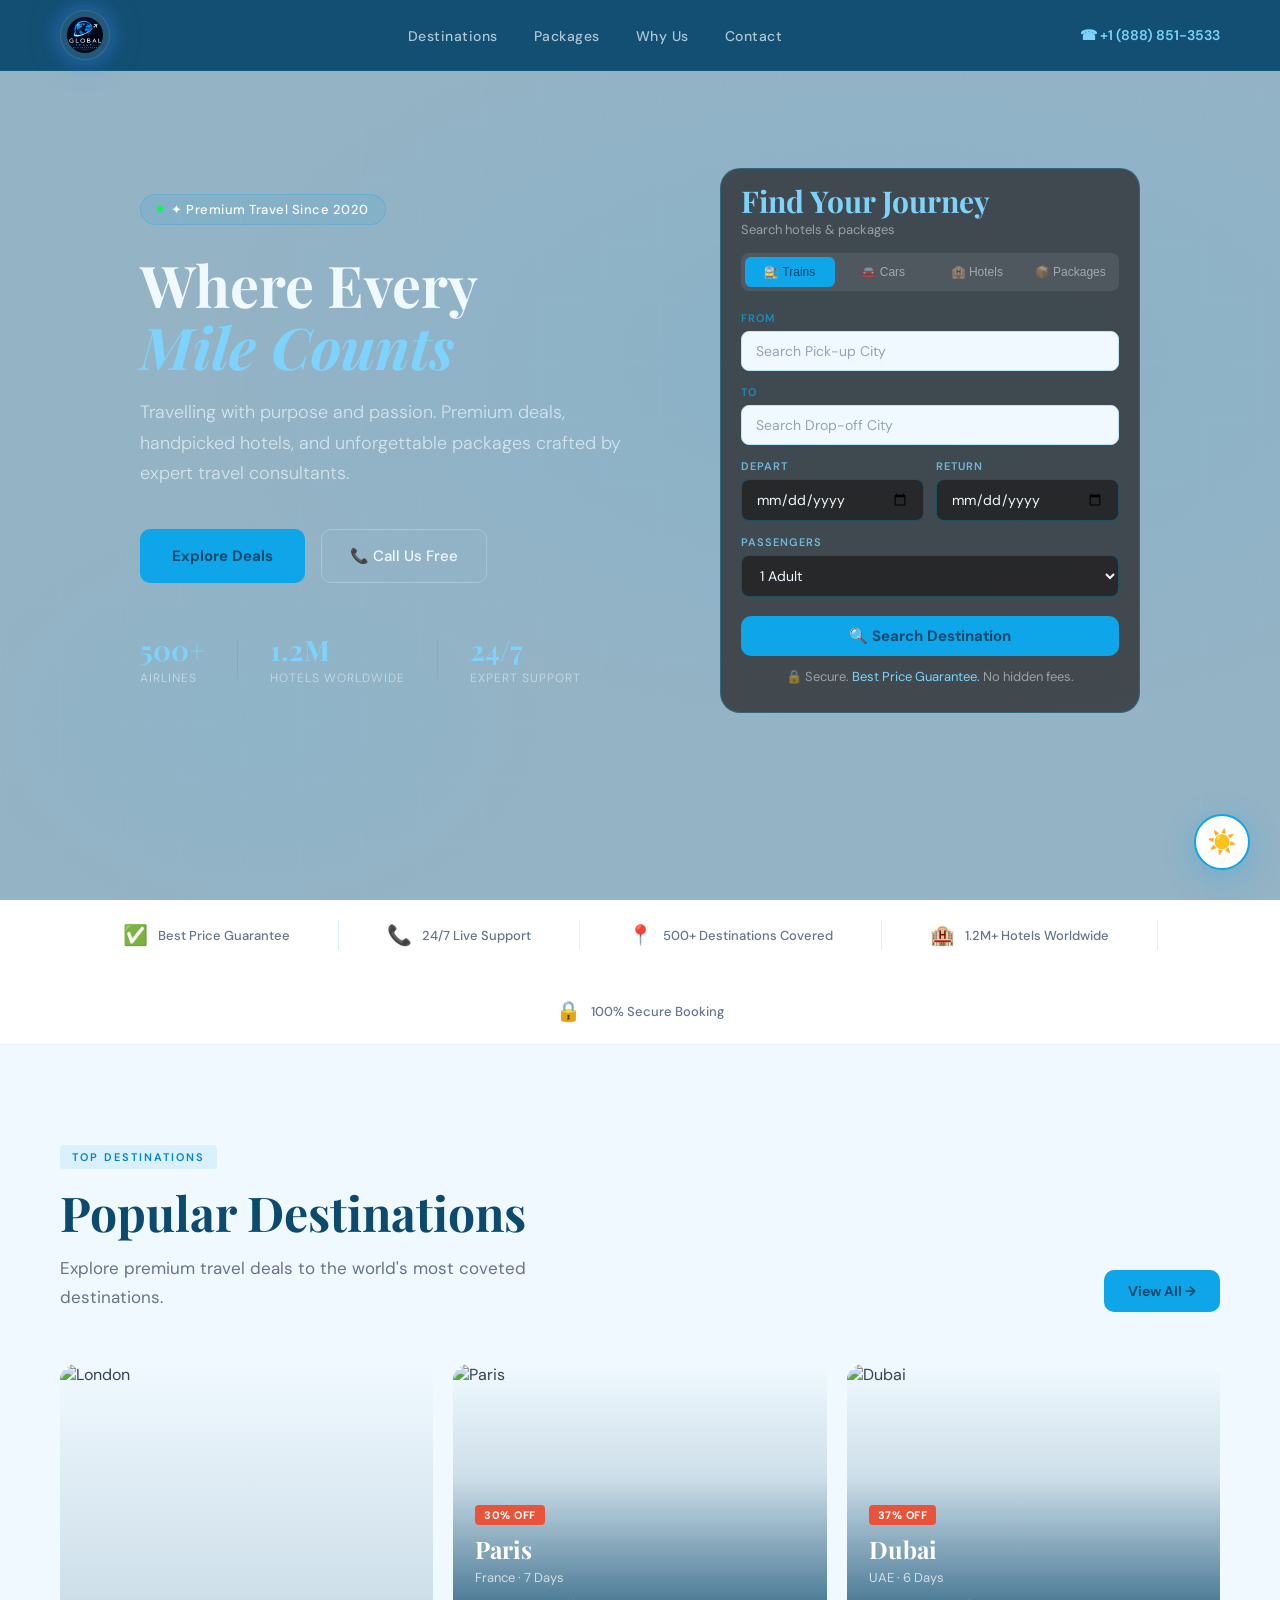
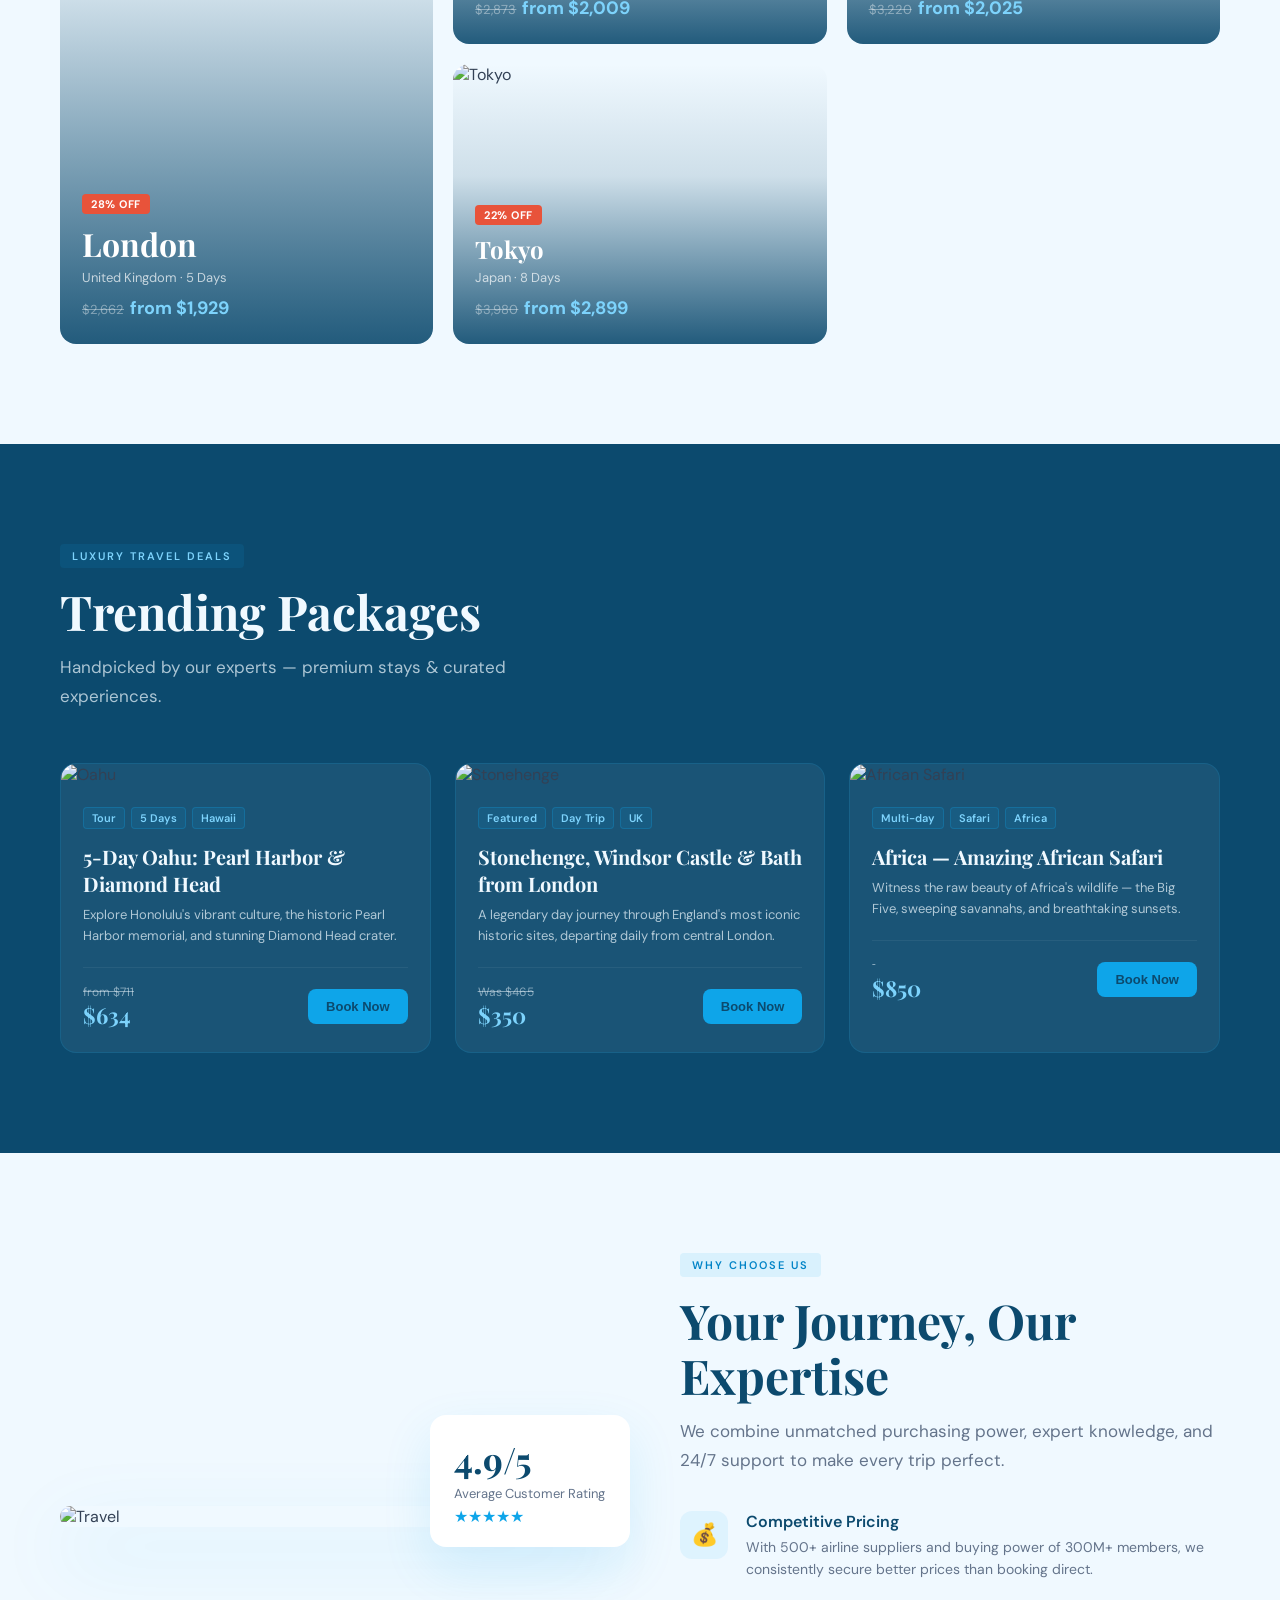
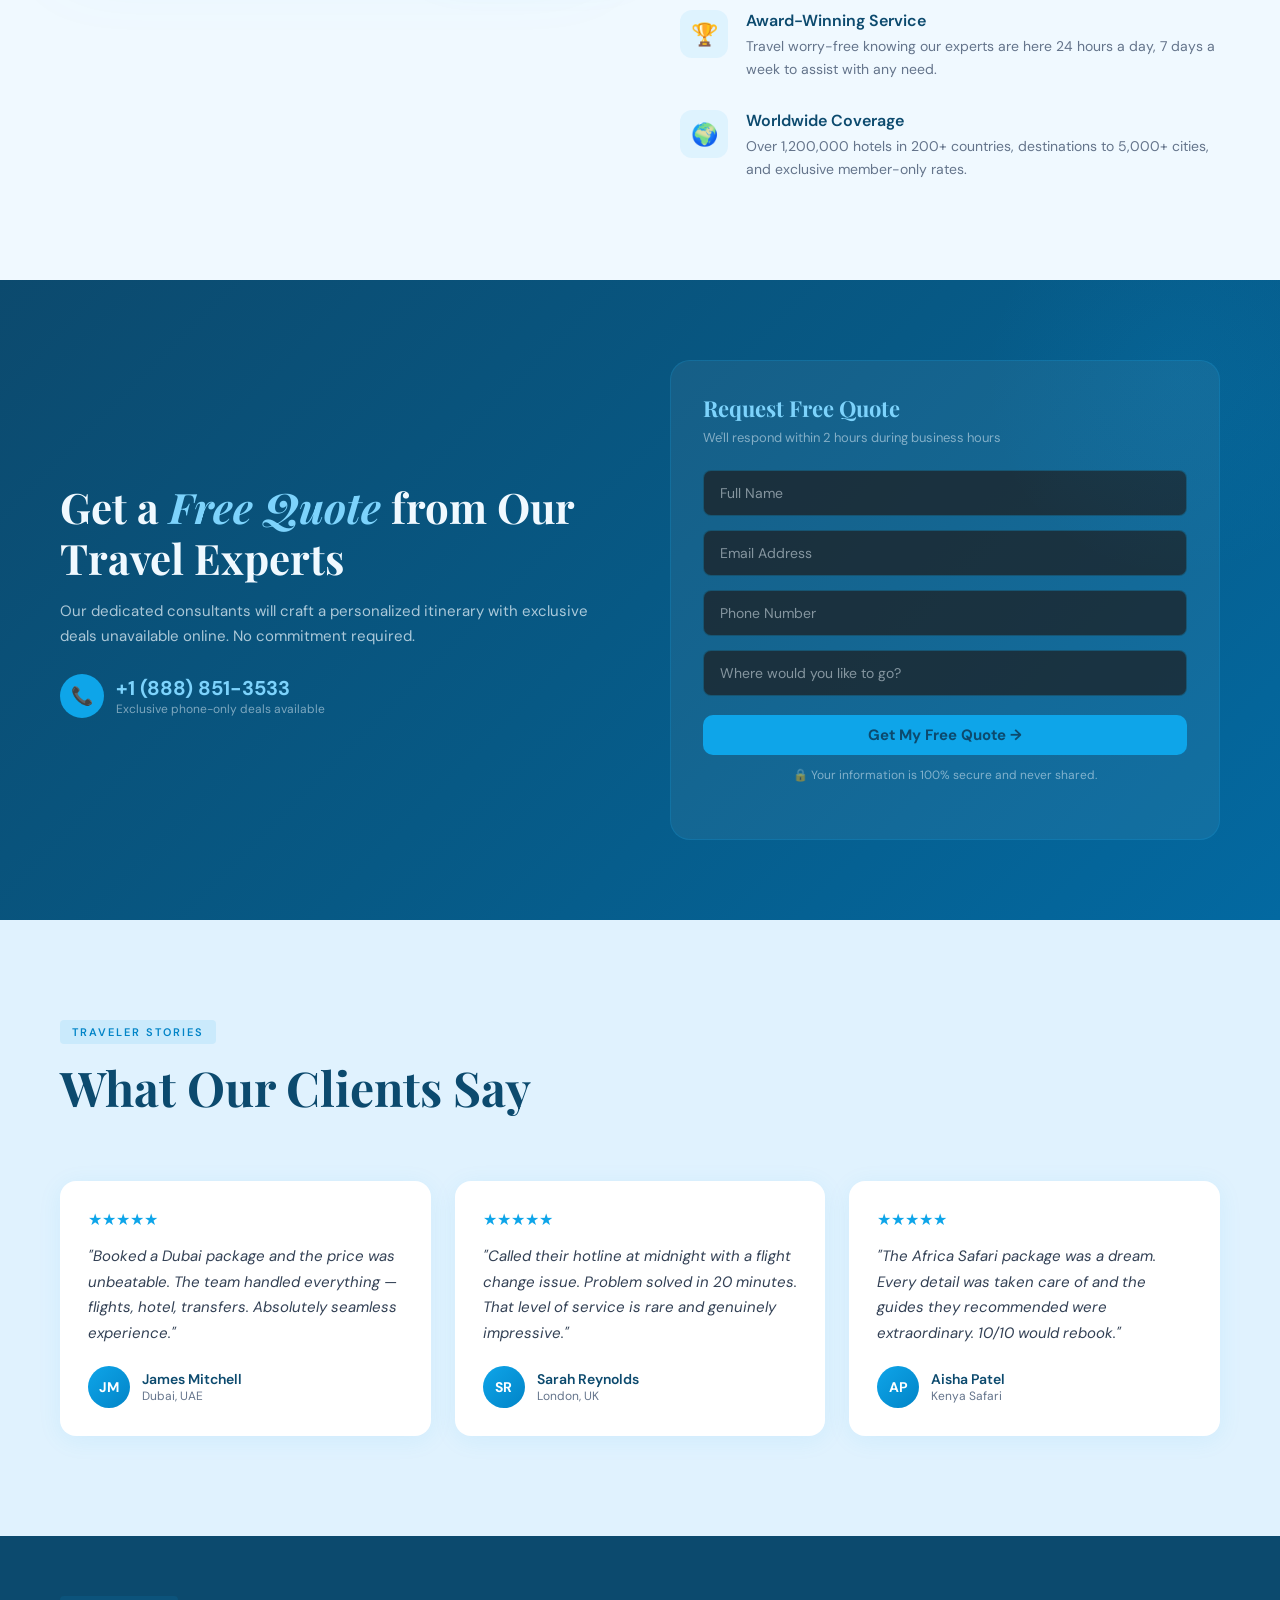
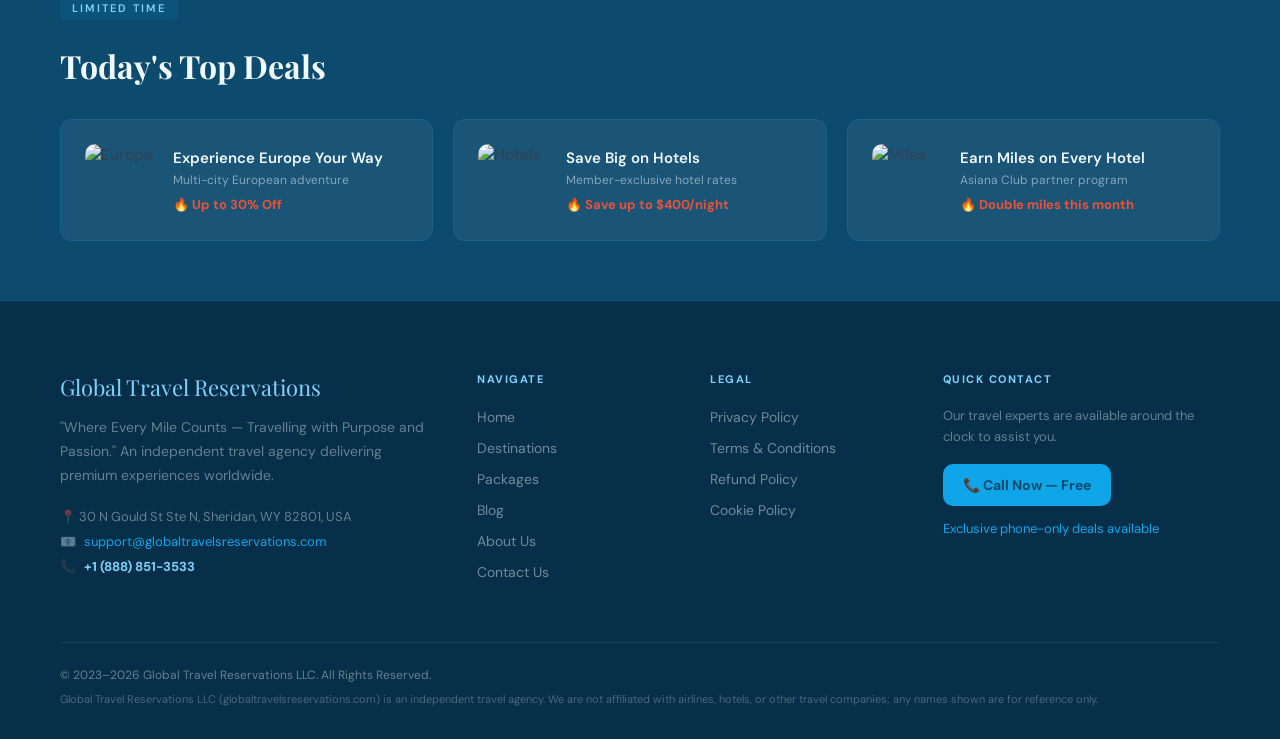
==== commit 510dadf8: "Flight removes" ====
--- a/index.html
+++ b/index.html
@@ -1611,9 +1611,9 @@
     <div class="hero-left">
       <div class="hero-badge">✦ Premium Travel Since 2020</div>
       <h1>Where Every<em>Mile Counts</em></h1>
-      <p class="hero-sub">Travelling with purpose and passion. Premium flight deals, handpicked hotels, and unforgettable packages crafted by expert travel consultants.</p>
+      <p class="hero-sub">Travelling with purpose and passion. Premium deals, handpicked hotels, and unforgettable packages crafted by expert travel consultants.</p>
       <div class="hero-actions">
-        <a href="#packages" class="btn-primary">✈ Explore Deals</a>
+        <a href="#packages" class="btn-primary"> Explore Deals</a>
         <a href="tel:+18888513533" class="btn-outline">📞 Call Us Free</a>
       </div>
       <div class="hero-stats">
@@ -1895,7 +1895,7 @@
   <div class="trust-divider"></div>
   <div class="trust-item"><span class="trust-icon">📞</span> 24/7 Live Support</div>
   <div class="trust-divider"></div>
-  <div class="trust-item"><span class="trust-icon">✈</span> 500+ Airlines Covered</div>
+  <div class="trust-item"><span class="trust-icon">📍</span> 500+ Destinations Covered</div>
   <div class="trust-divider"></div>
   <div class="trust-item"><span class="trust-icon">🏨</span> 1.2M+ Hotels Worldwide</div>
   <div class="trust-divider"></div>
@@ -1963,9 +1963,9 @@
   <div class="max-w">
     <div class="section-header">
       <div>
-        <span class="section-tag">Luxury Travel Deals ✈</span>
+        <span class="section-tag">Luxury Travel Deals </span>
         <h2 class="section-title">Trending Packages</h2>
-        <p class="section-sub">Handpicked by our experts — premium flights, stays & curated experiences.</p>
+        <p class="section-sub">Handpicked by our experts — premium stays & curated experiences.</p>
       </div>
     </div>
     <div class="pkg-grid">
@@ -2065,7 +2065,7 @@
             <div class="why-feat-icon">🌍</div>
             <div>
               <div class="why-feat-title">Worldwide Coverage</div>
-              <div class="why-feat-desc">Over 1,200,000 hotels in 200+ countries, flights to 5,000+ cities, and exclusive member-only rates.</div>
+              <div class="why-feat-desc">Over 1,200,000 hotels in 200+ countries, destinations to 5,000+ cities, and exclusive member-only rates.</div>
             </div>
           </div>
         </div>
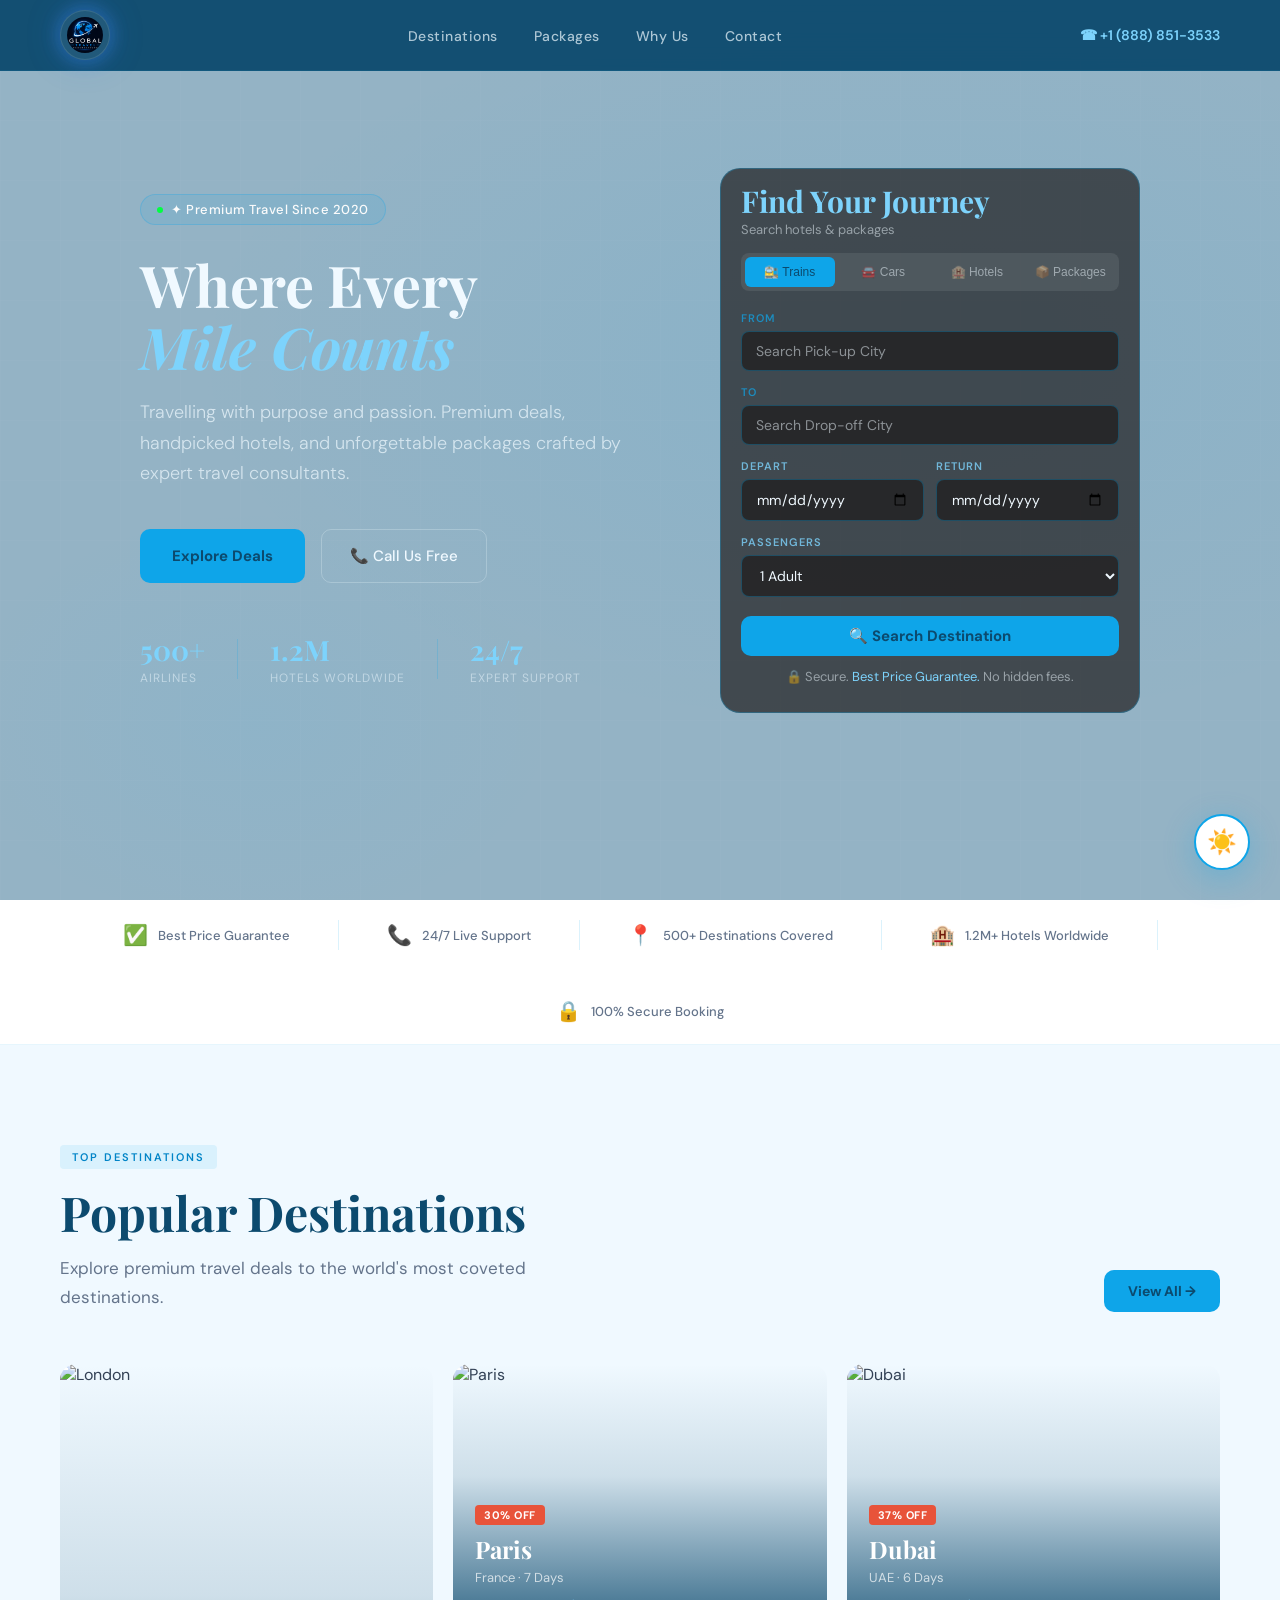
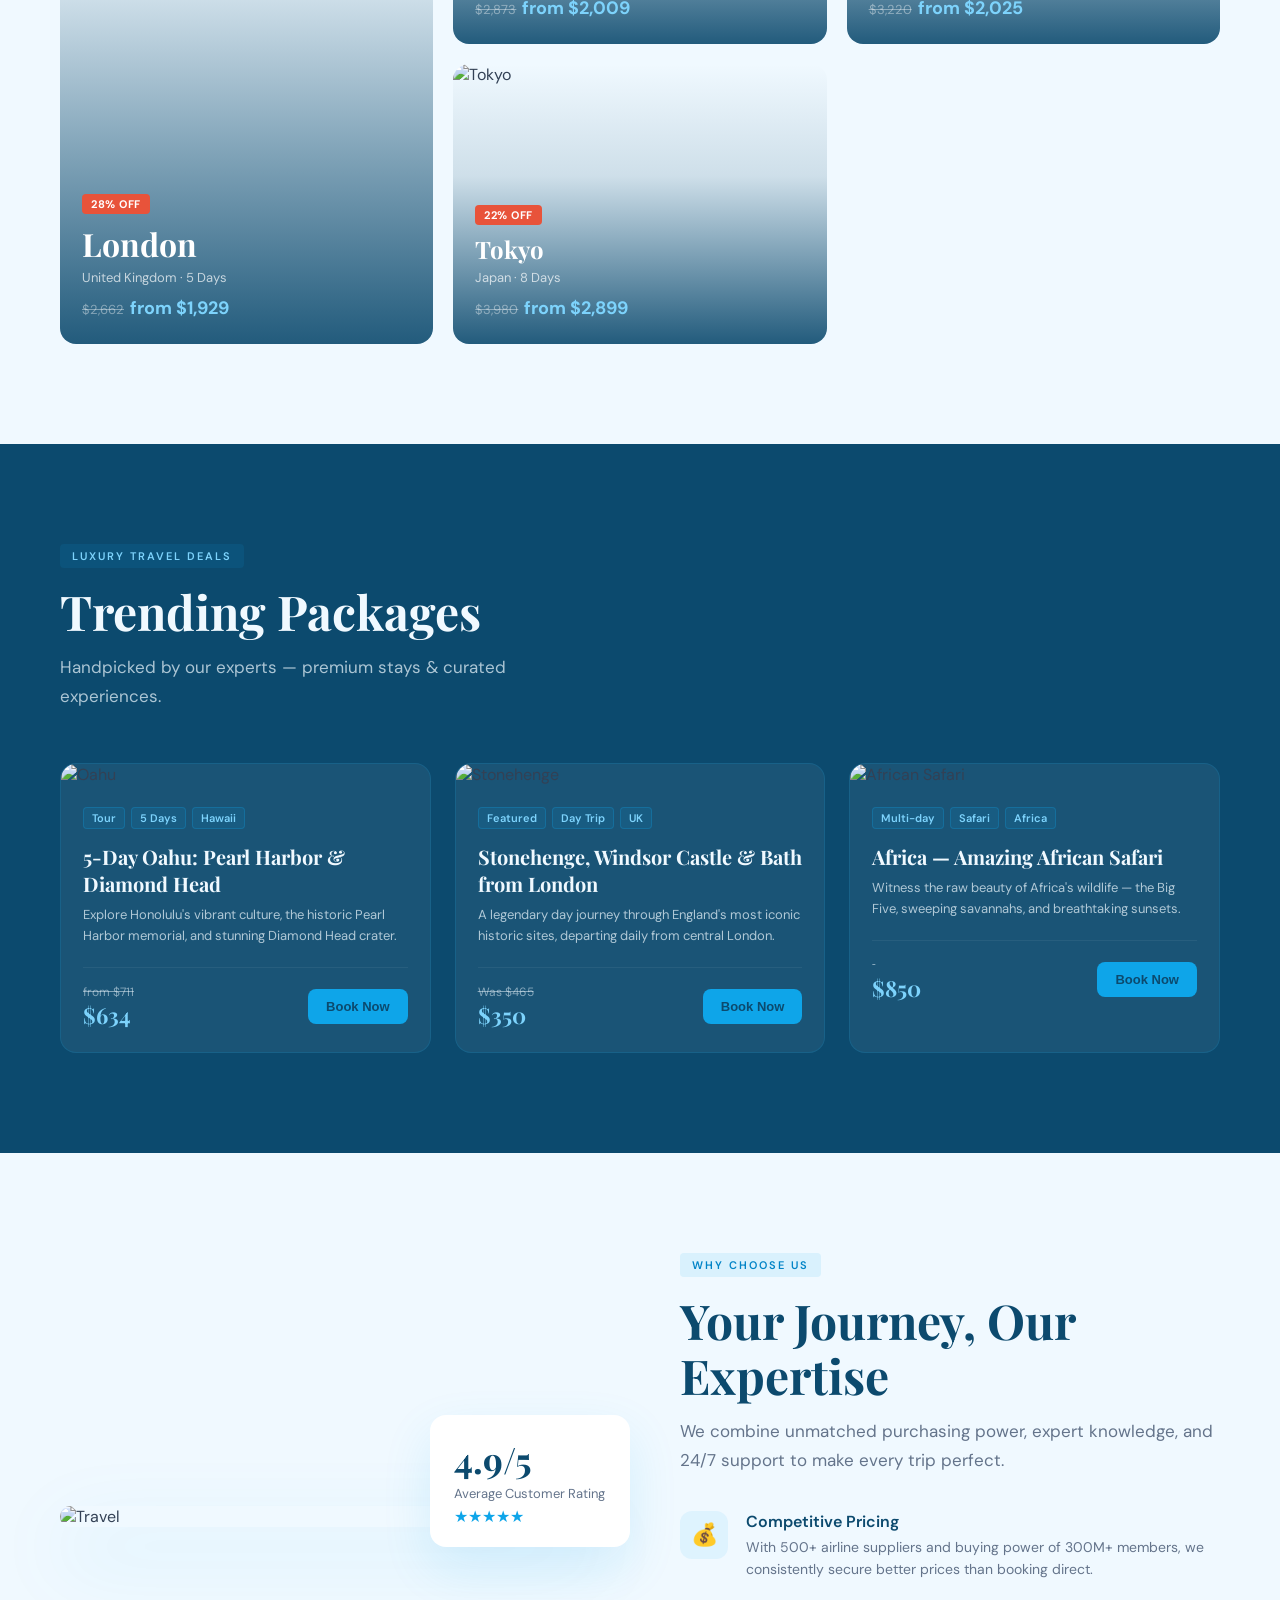
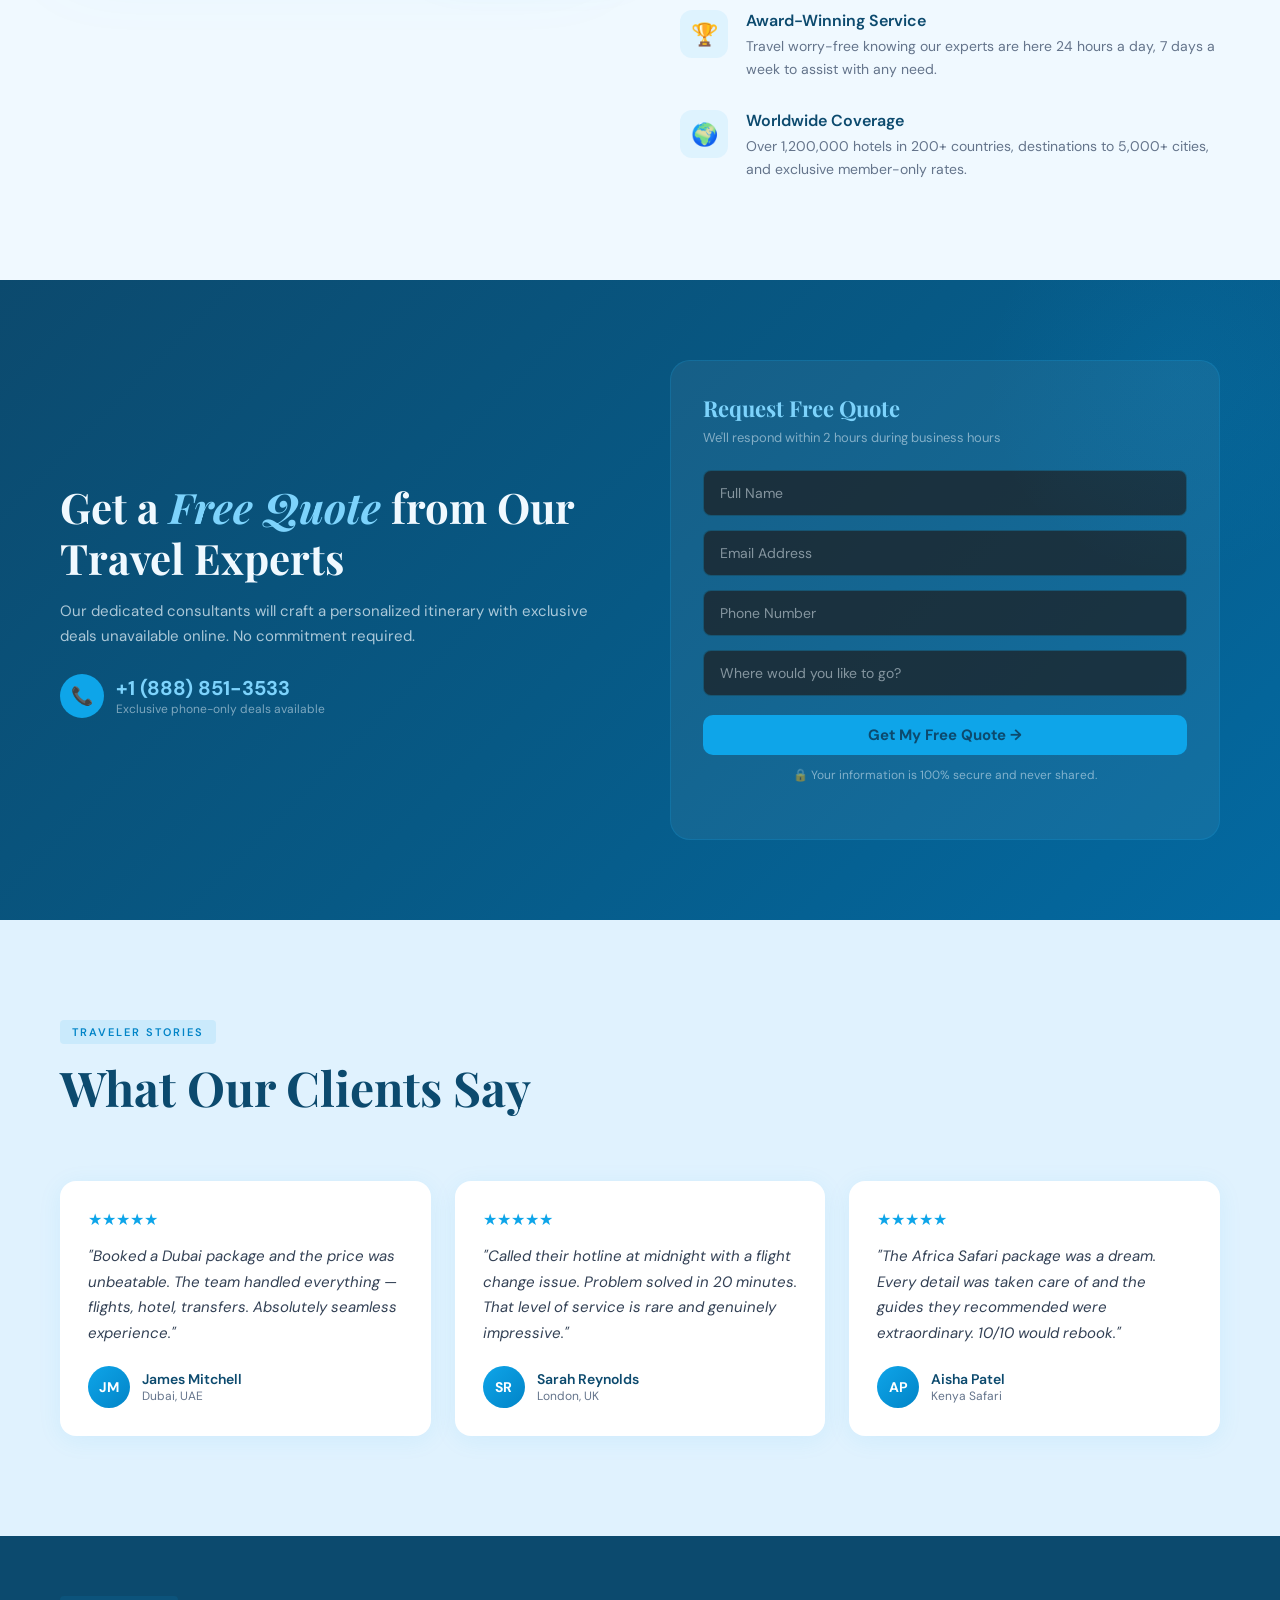
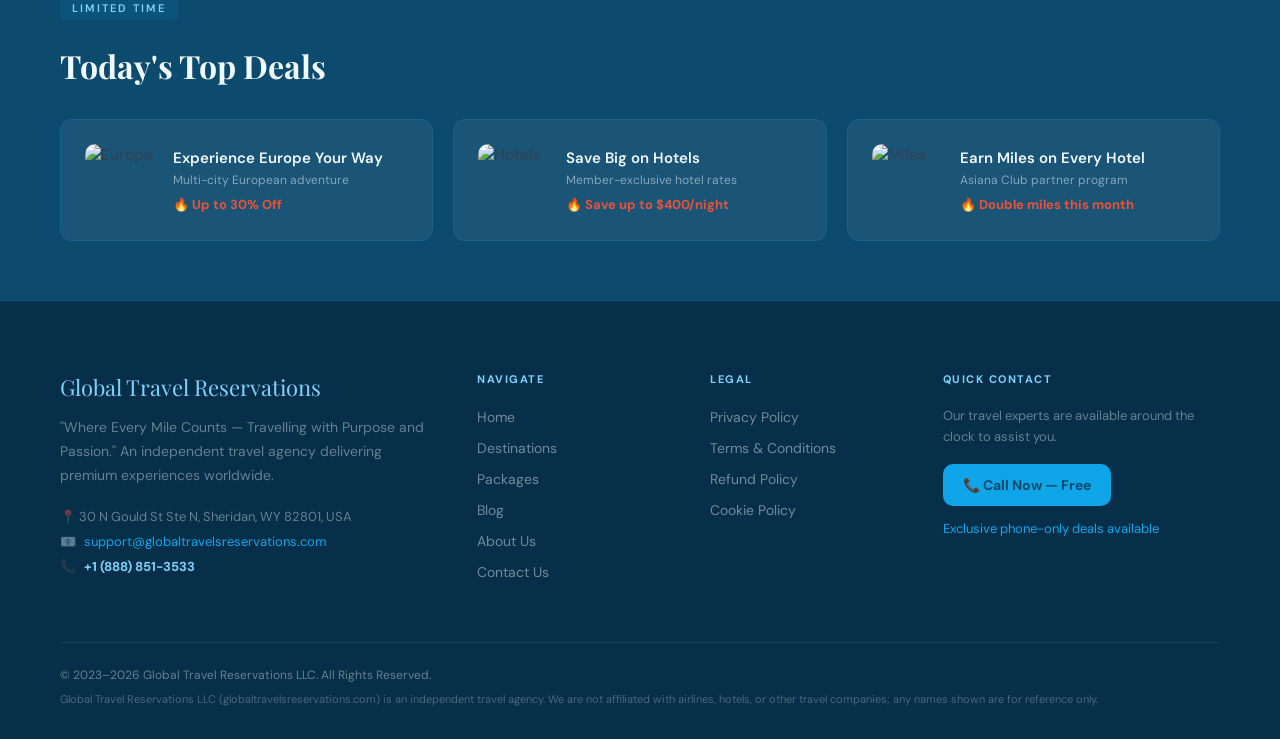
==== commit 473dae0f: "LIght theam change  fro the from and to locations" ====
--- a/index.html
+++ b/index.html
@@ -934,7 +934,7 @@
 }
 
 /* Light Theme Input */
-[data-theme="light"] .loc-input {
+/* [data-theme="light"] .loc-input {
   background: #F0F9FF;
   border-color: #BAE6FD;
   color: #0C4A6E;
@@ -942,13 +942,13 @@
 
 [data-theme="light"] .loc-input::placeholder {
   color: #94A3B8;
-}
-
-[data-theme="light"] .loc-input:focus {
+} */
+
+/* [data-theme="light"] .loc-input:focus {
   background: #FFFFFF;
   border-color: #0EA5E9;
   box-shadow: 0 0 0 3px rgba(14,165,233,0.1);
-}
+} */
 
 /* Left Icon */
 .loc-icon-left {
@@ -1019,10 +1019,10 @@
   border-color: rgba(16,185,129,0.5);
 }
 
-[data-theme="light"] .loc-input.selected {
+/* [data-theme="light"] .loc-input.selected {
   border-color: #10B981;
   background: #F0FDF4;
-}
+} */
 
 /* ===== DROPDOWN ===== */
 .loc-dropdown {
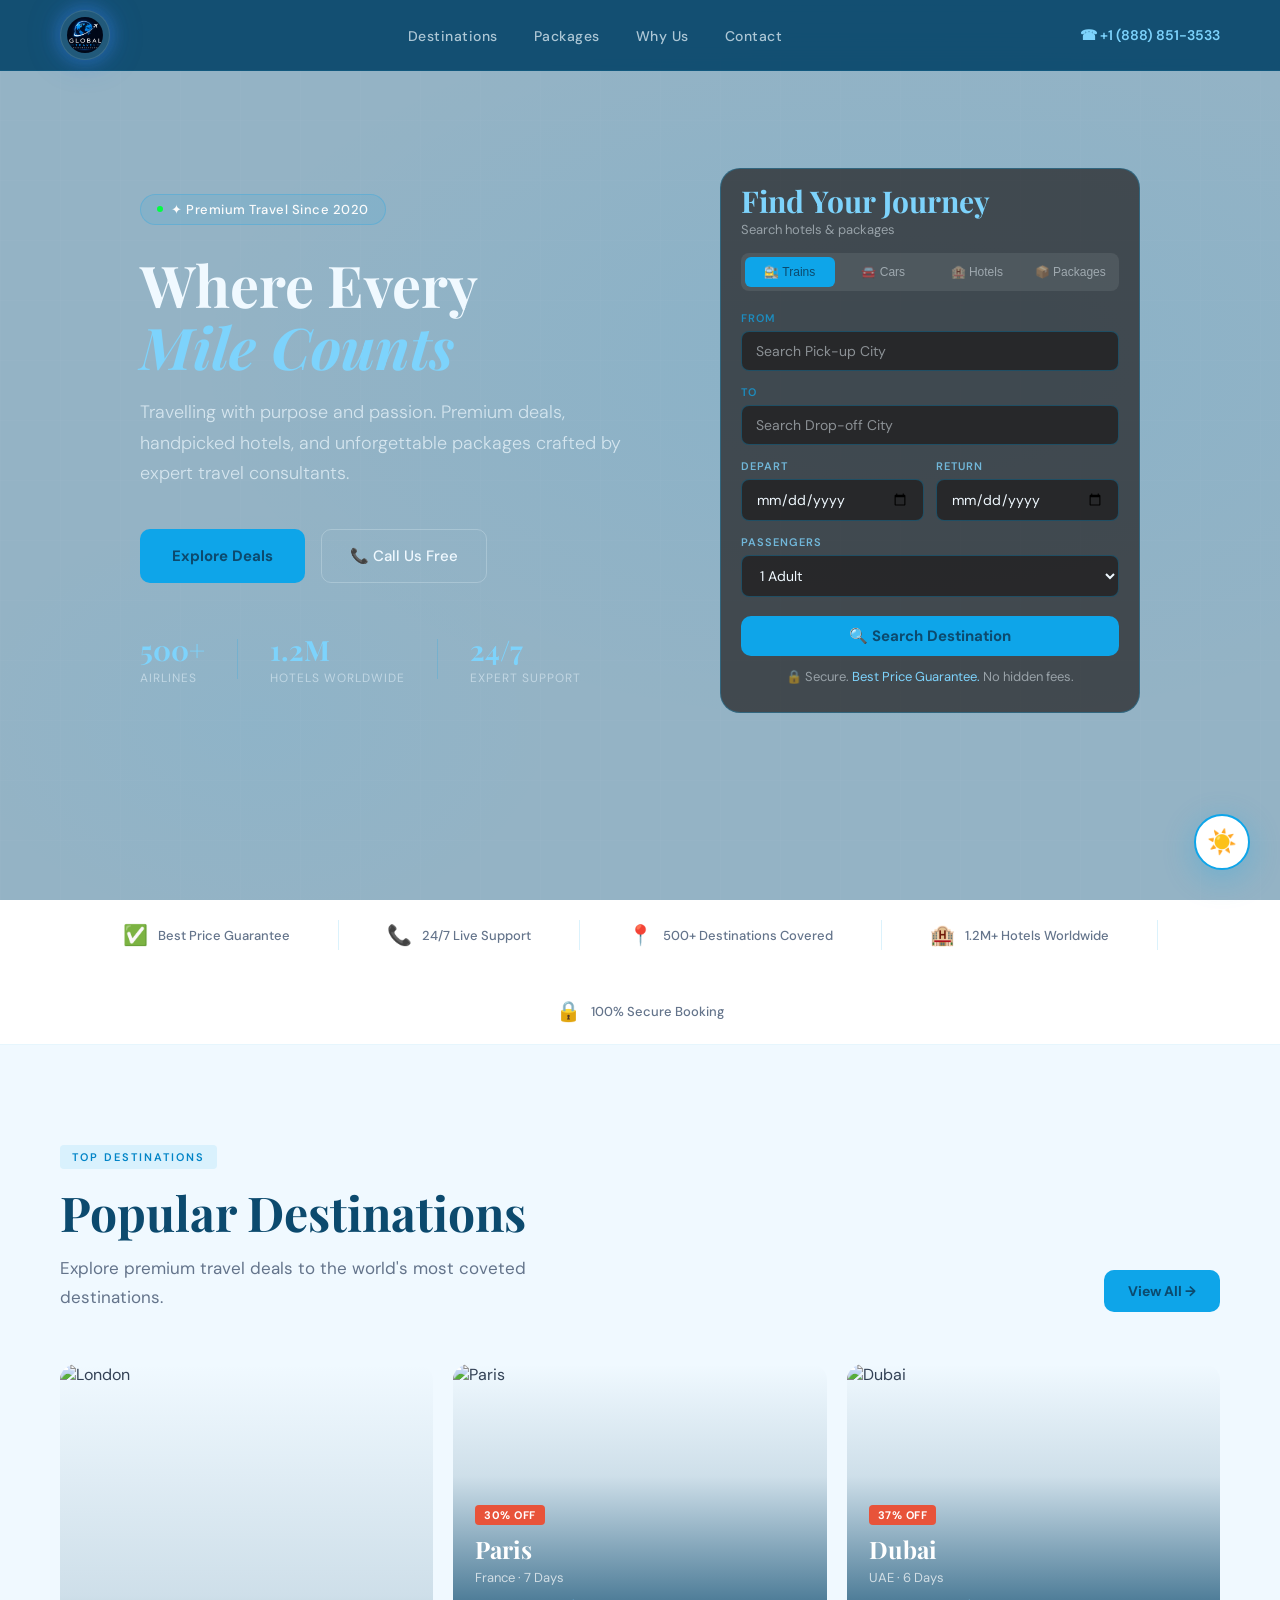
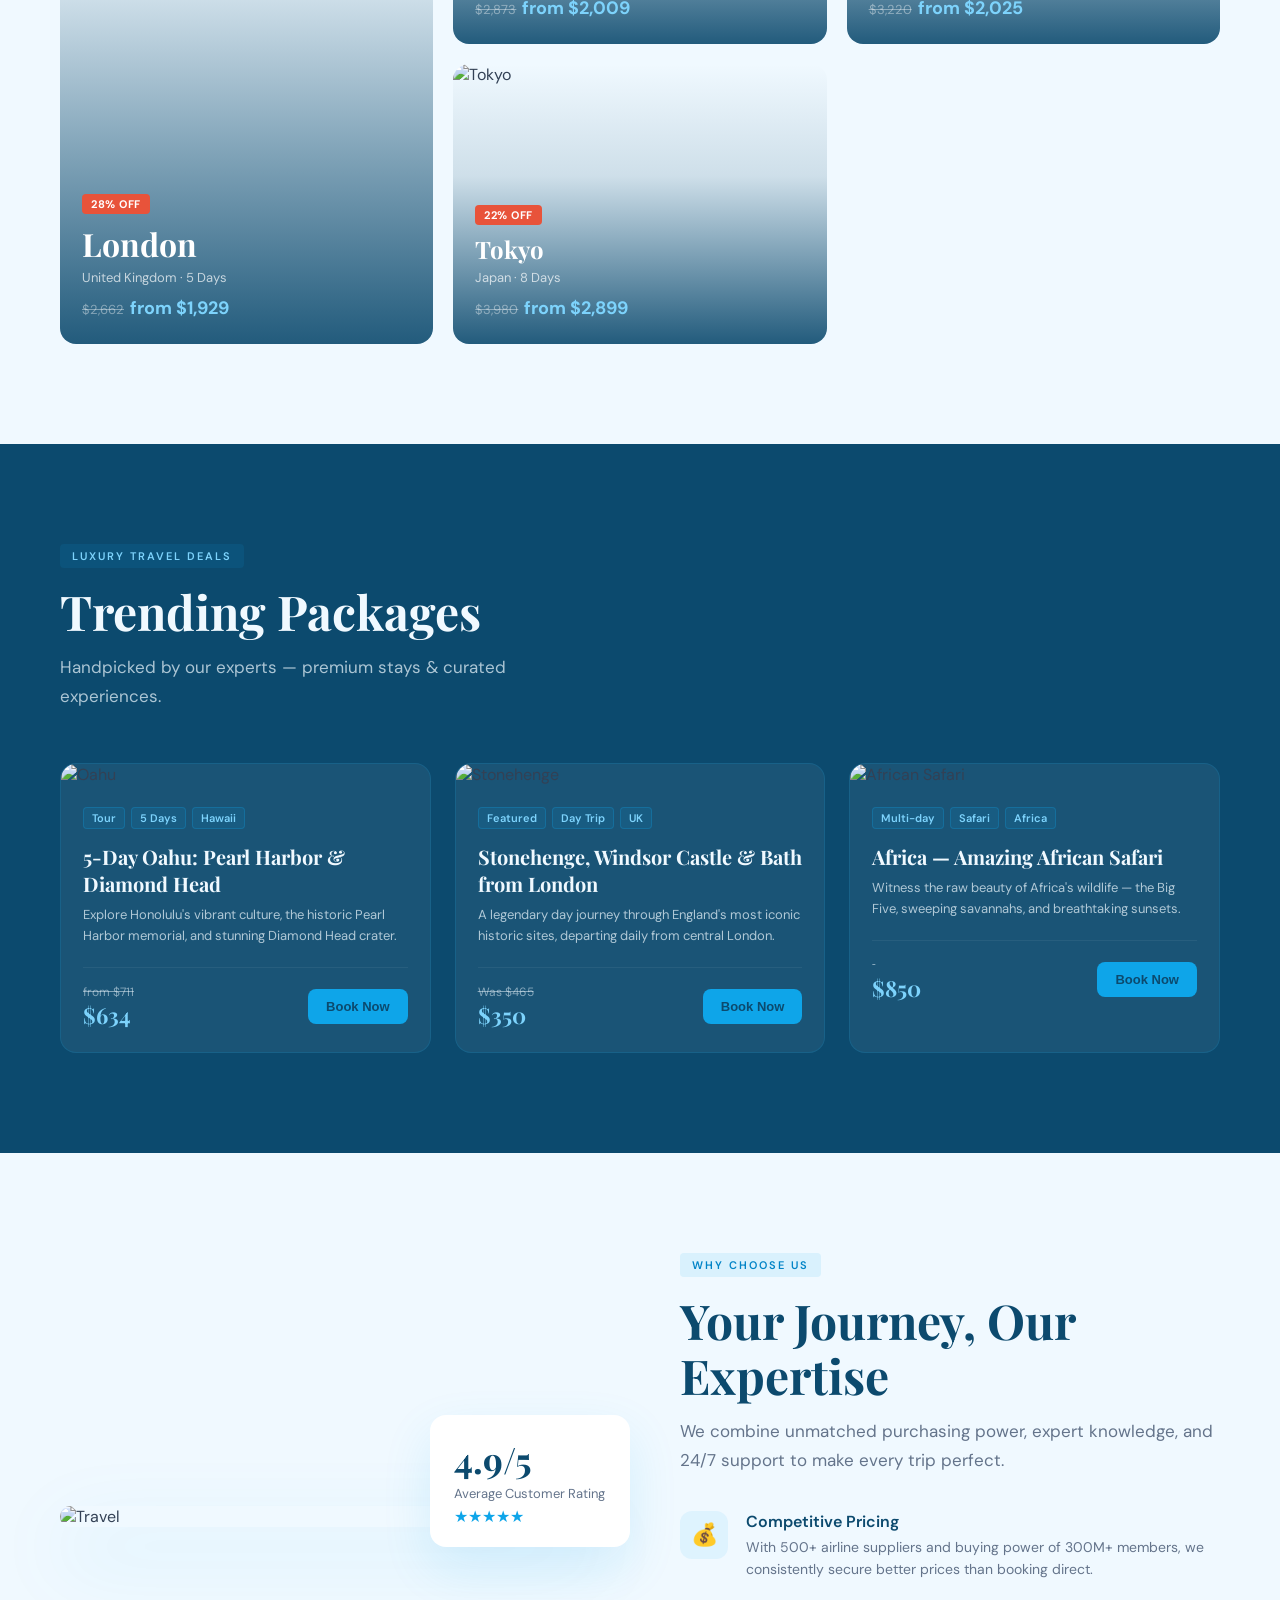
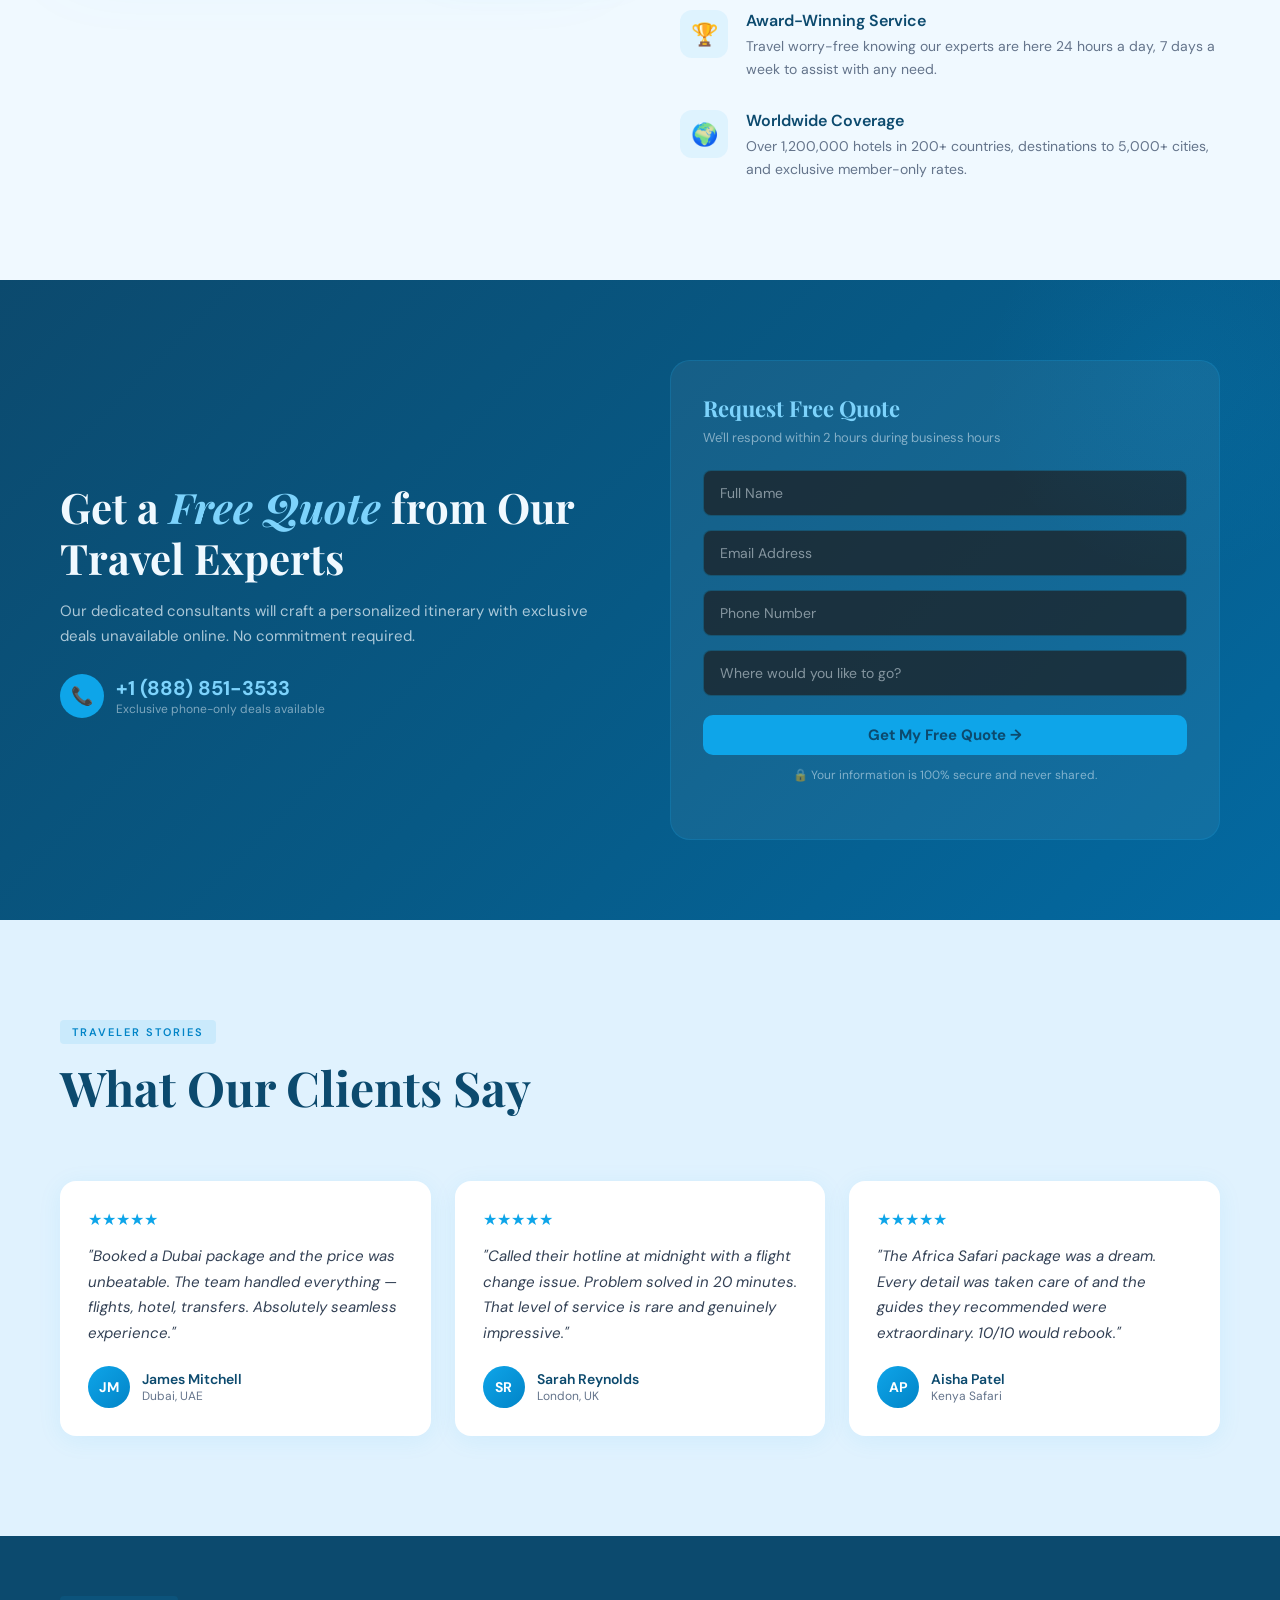
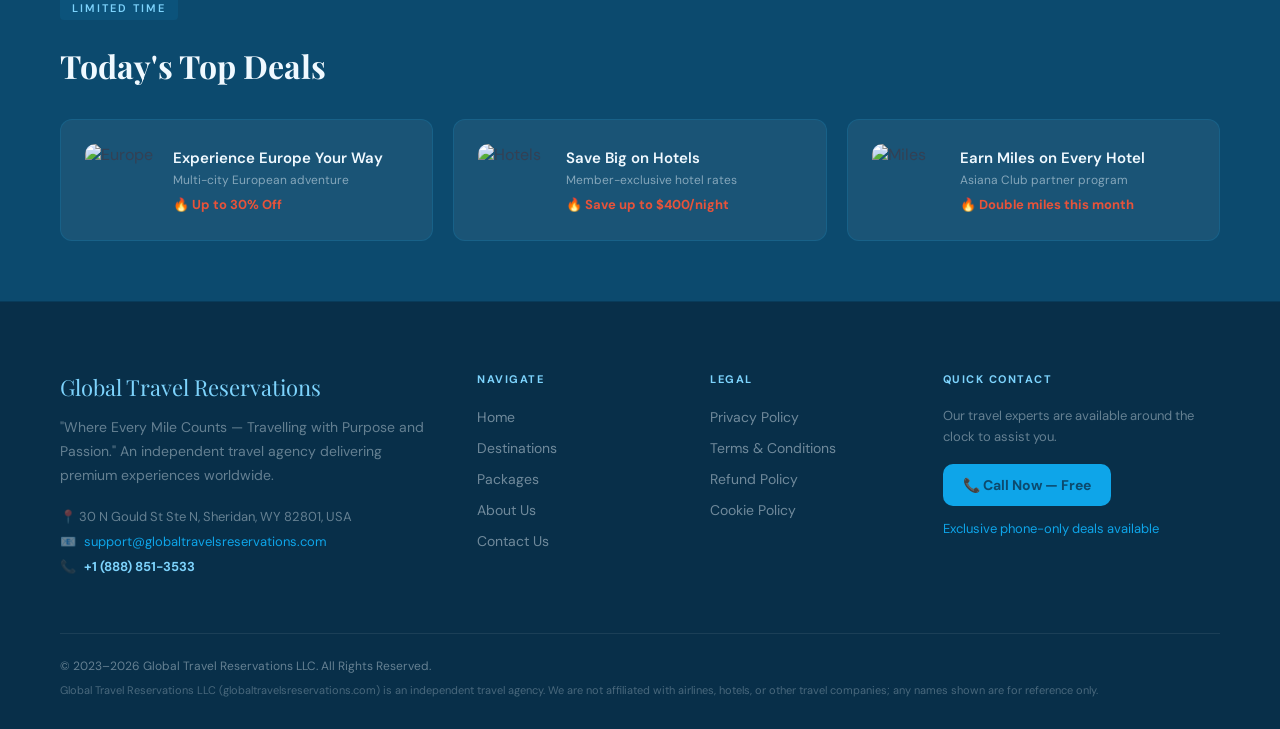
==== commit 3c6b6364: "about us / privacy / refund / term and condition update" ====
--- a/index.html
+++ b/index.html
@@ -2209,19 +2209,19 @@
         <div class="footer-col-title">Navigate</div>
         <ul class="footer-links">
           <li><a href="#">Home</a></li>
-          <li><a href="#">Destinations</a></li>
-          <li><a href="#">Packages</a></li>
-          <li><a href="#">Blog</a></li>
-          <li><a href="#">About Us</a></li>
+          <li><a href="#destinations">Destinations</a></li>
+          <li><a href="#packages">Packages</a></li>
+          <!-- <li><a href="#">Blog</a></li> -->
+          <li><a href="about-us.html">About Us</a></li>
           <li><a href="#">Contact Us</a></li>
         </ul>
       </div>
       <div>
         <div class="footer-col-title">Legal</div>
         <ul class="footer-links">
-          <li><a href="#">Privacy Policy</a></li>
-          <li><a href="#">Terms & Conditions</a></li>
-          <li><a href="#">Refund Policy</a></li>
+          <li><a href="privacy-policy.html">Privacy Policy</a></li>
+          <li><a href="terms-and-condition.html">Terms & Conditions</a></li>
+          <li><a  href="refund-policy.html">Refund Policy</a></li>
           <li><a href="#">Cookie Policy</a></li>
         </ul>
       </div>
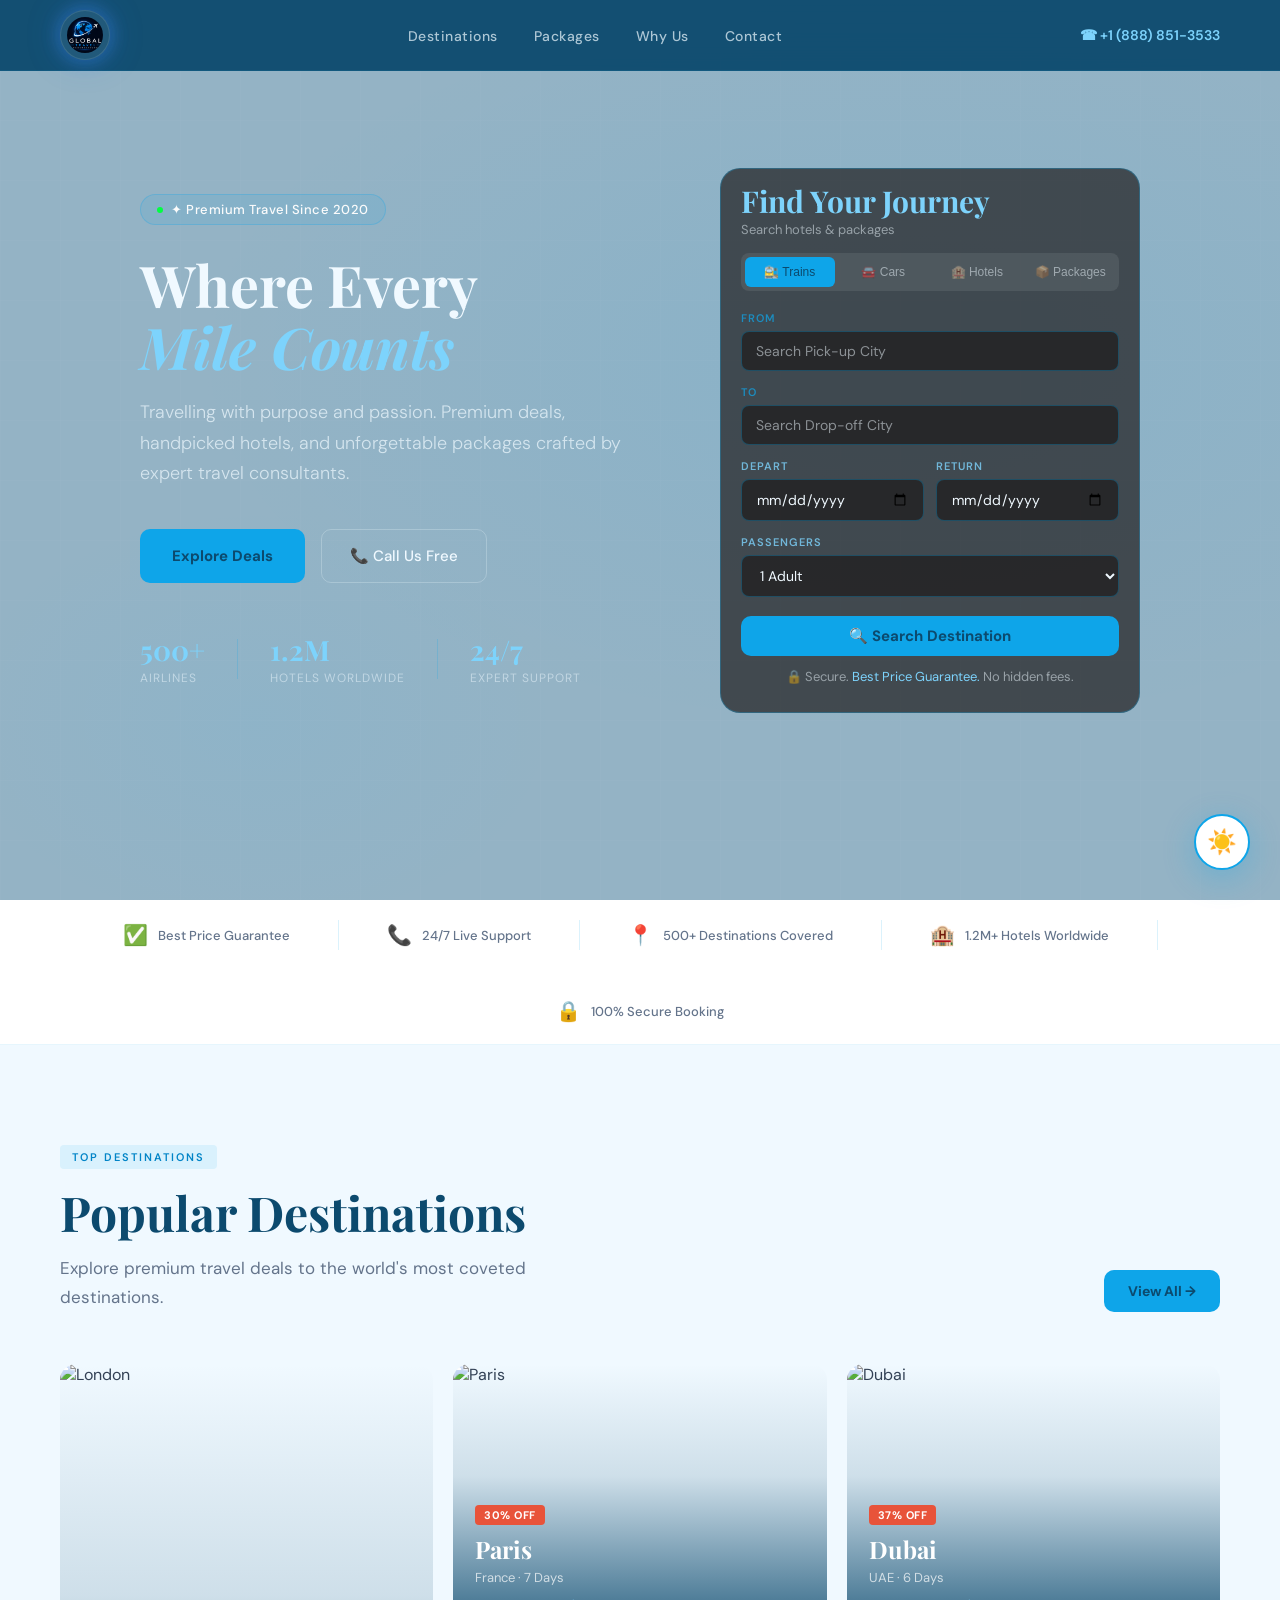
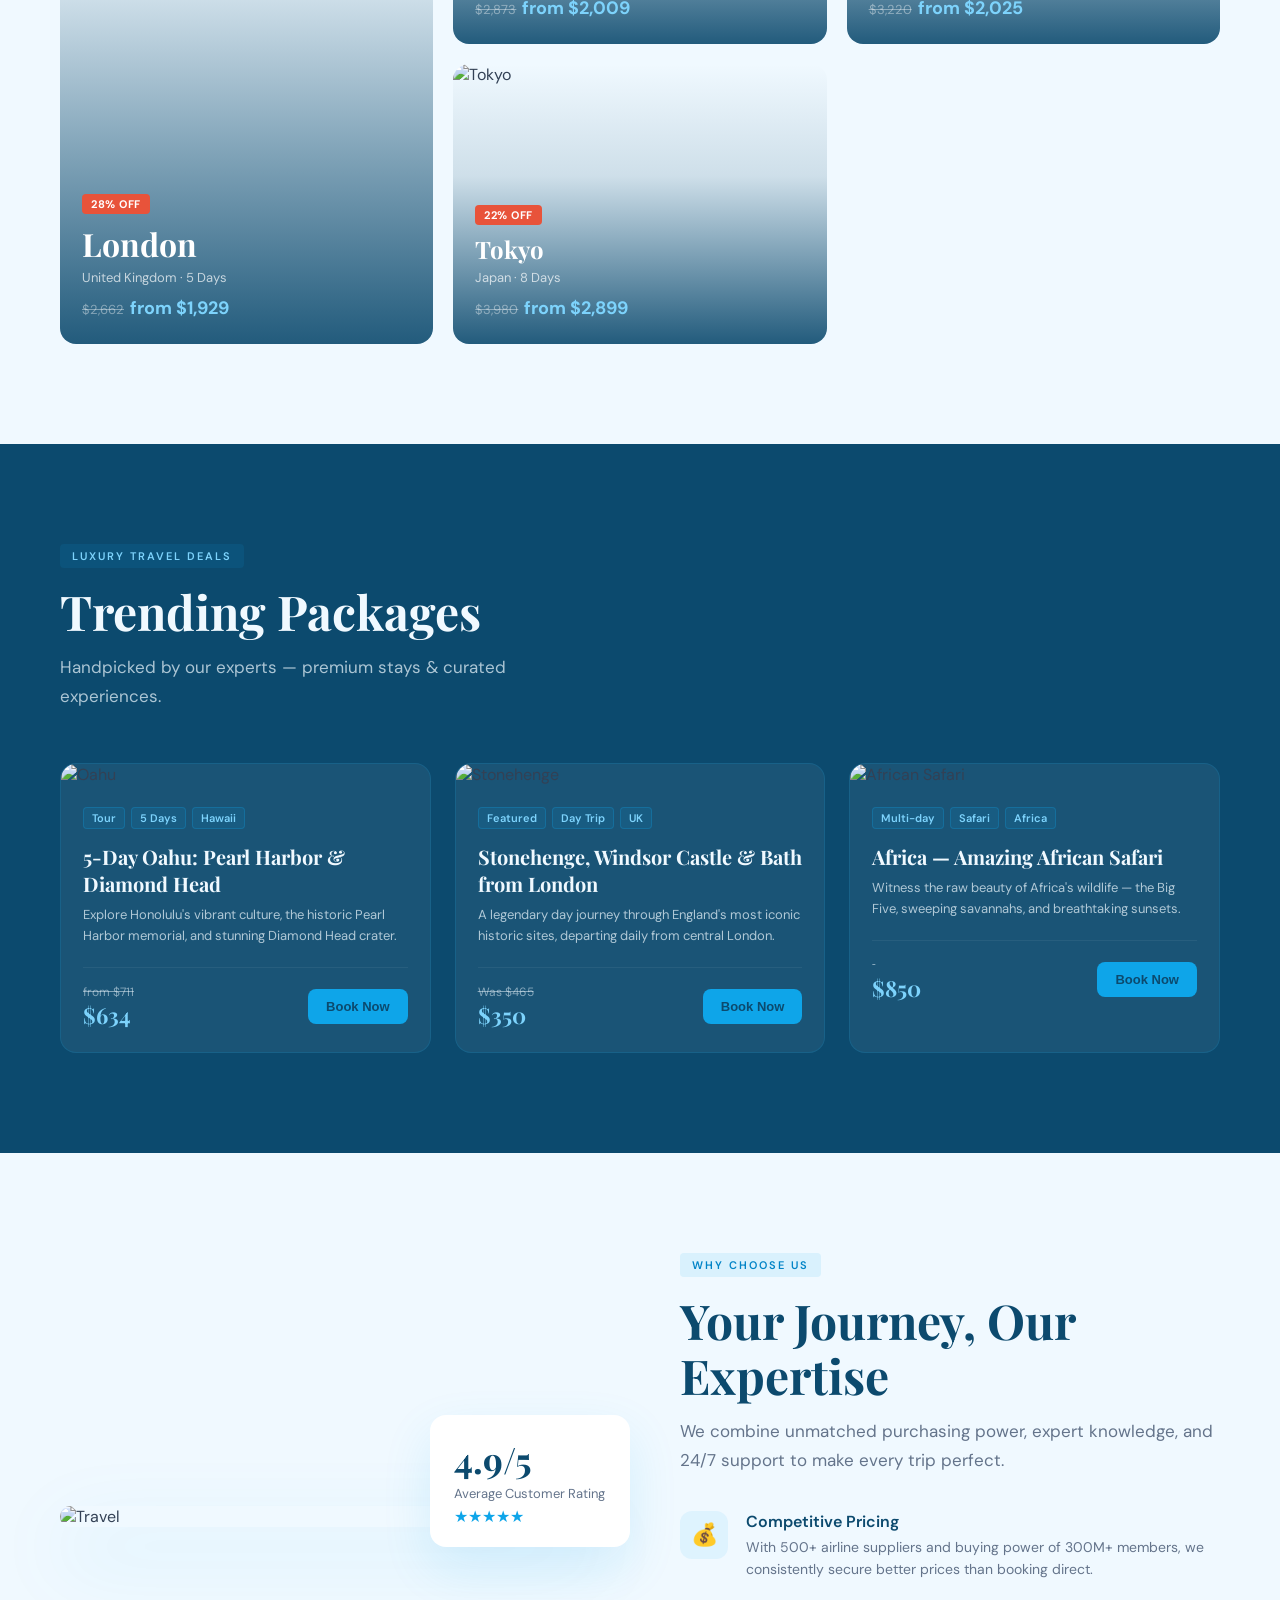
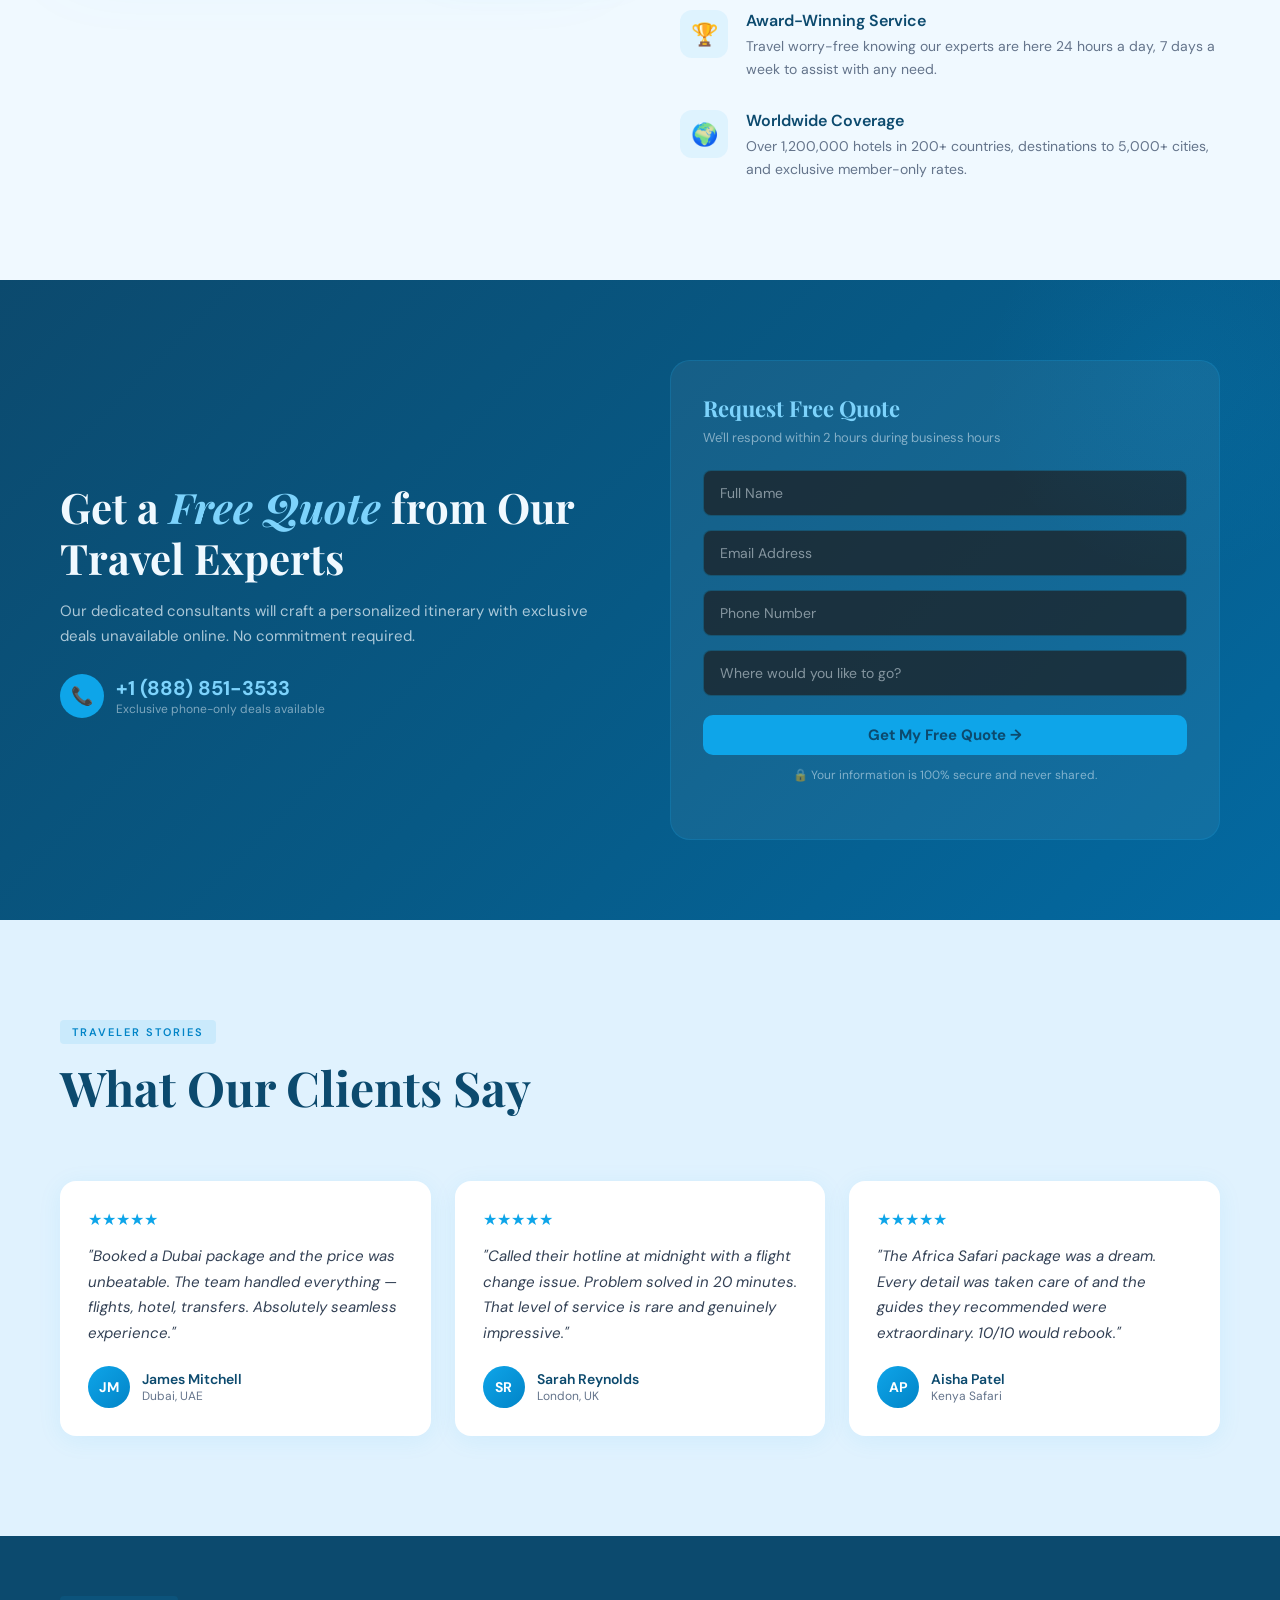
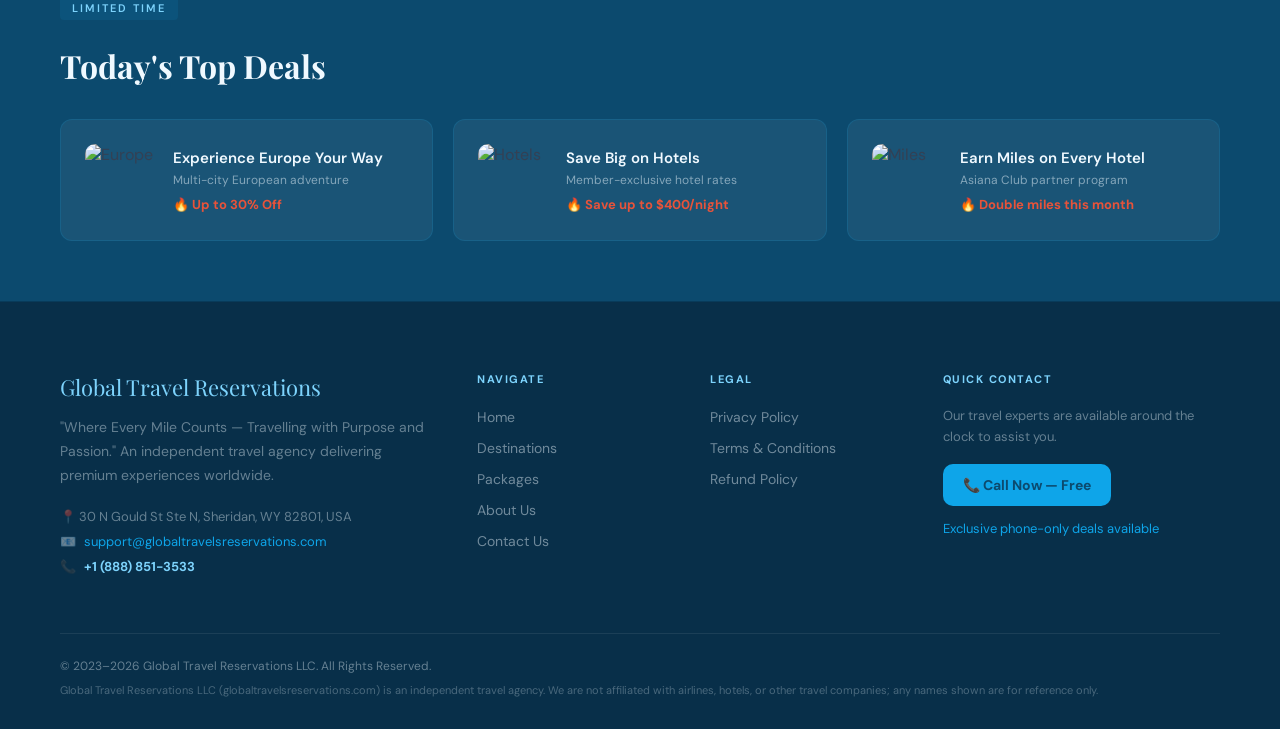
==== commit e8058e4e: "Cookie Policy removed" ====
--- a/index.html
+++ b/index.html
@@ -2222,7 +2222,7 @@
           <li><a href="privacy-policy.html">Privacy Policy</a></li>
           <li><a href="terms-and-condition.html">Terms & Conditions</a></li>
           <li><a  href="refund-policy.html">Refund Policy</a></li>
-          <li><a href="#">Cookie Policy</a></li>
+          <!-- <li><a href="#">Cookie Policy</a></li> -->
         </ul>
       </div>
       <div>
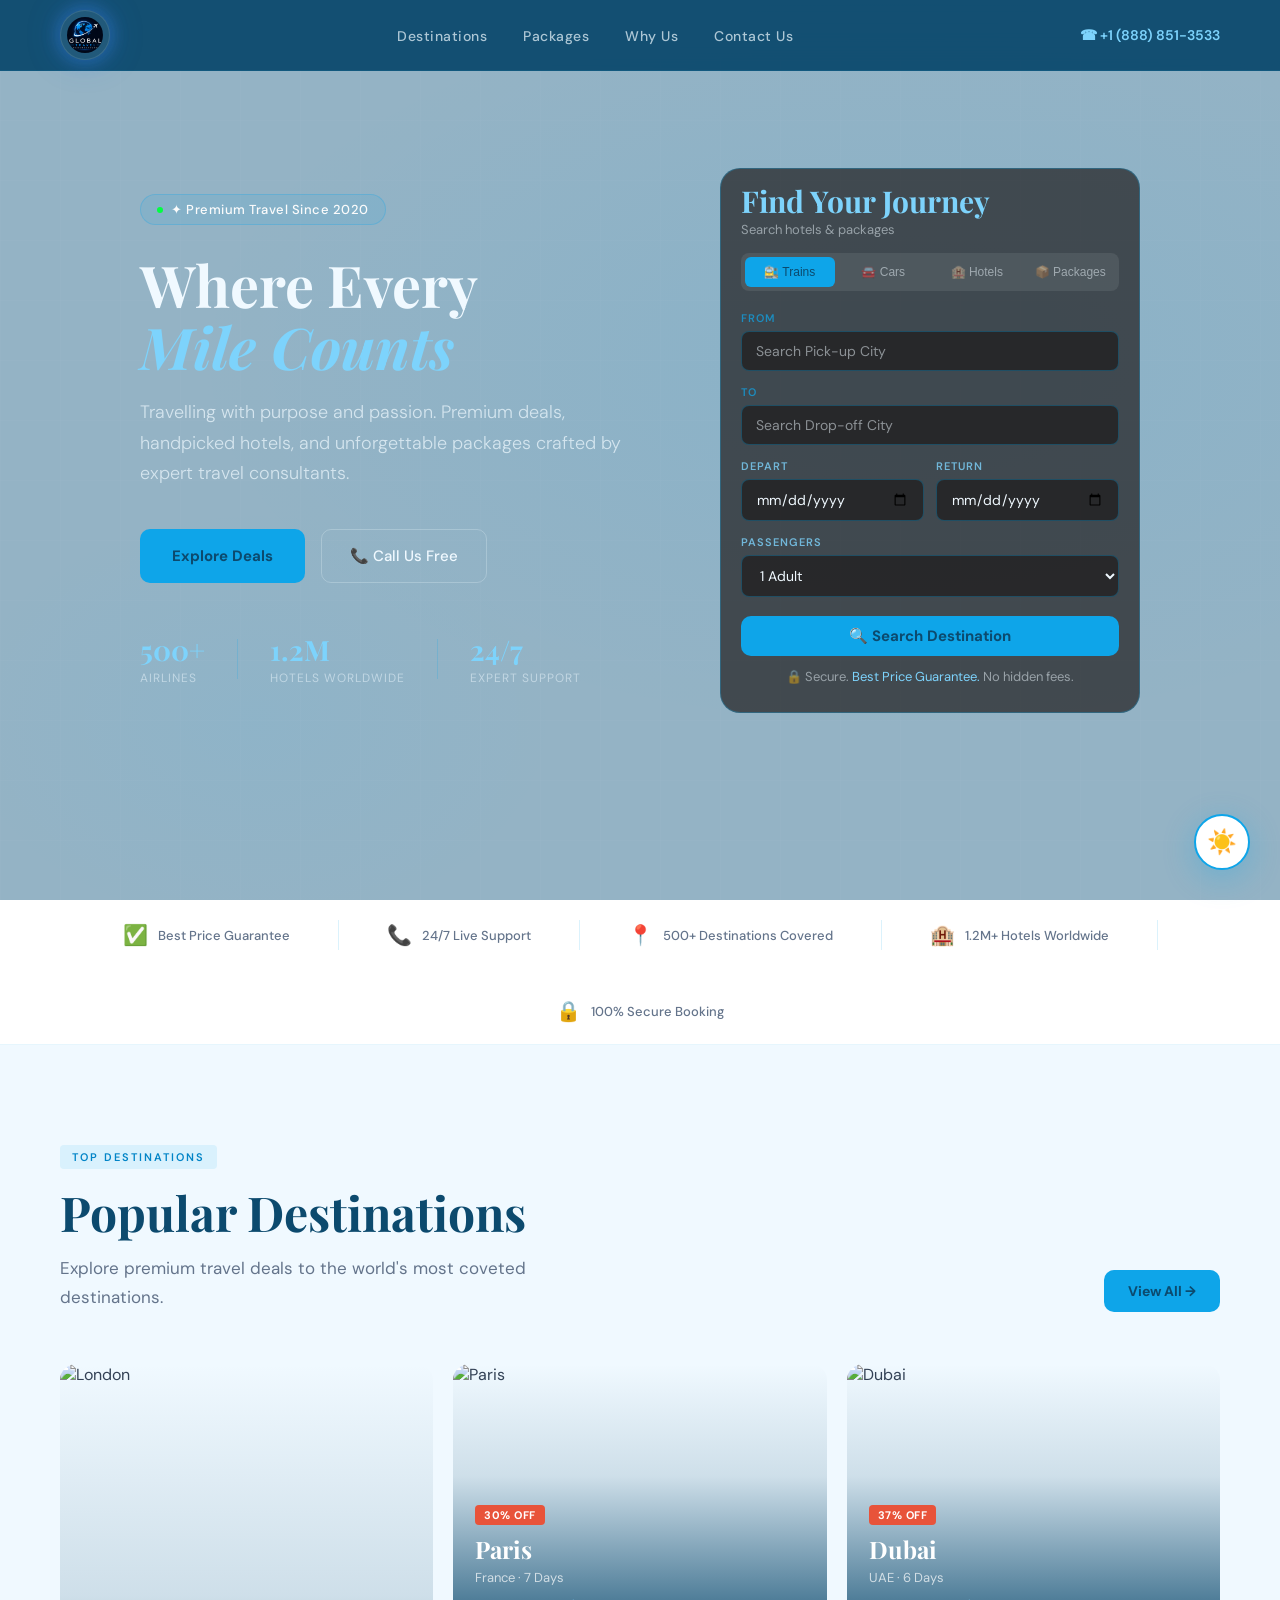
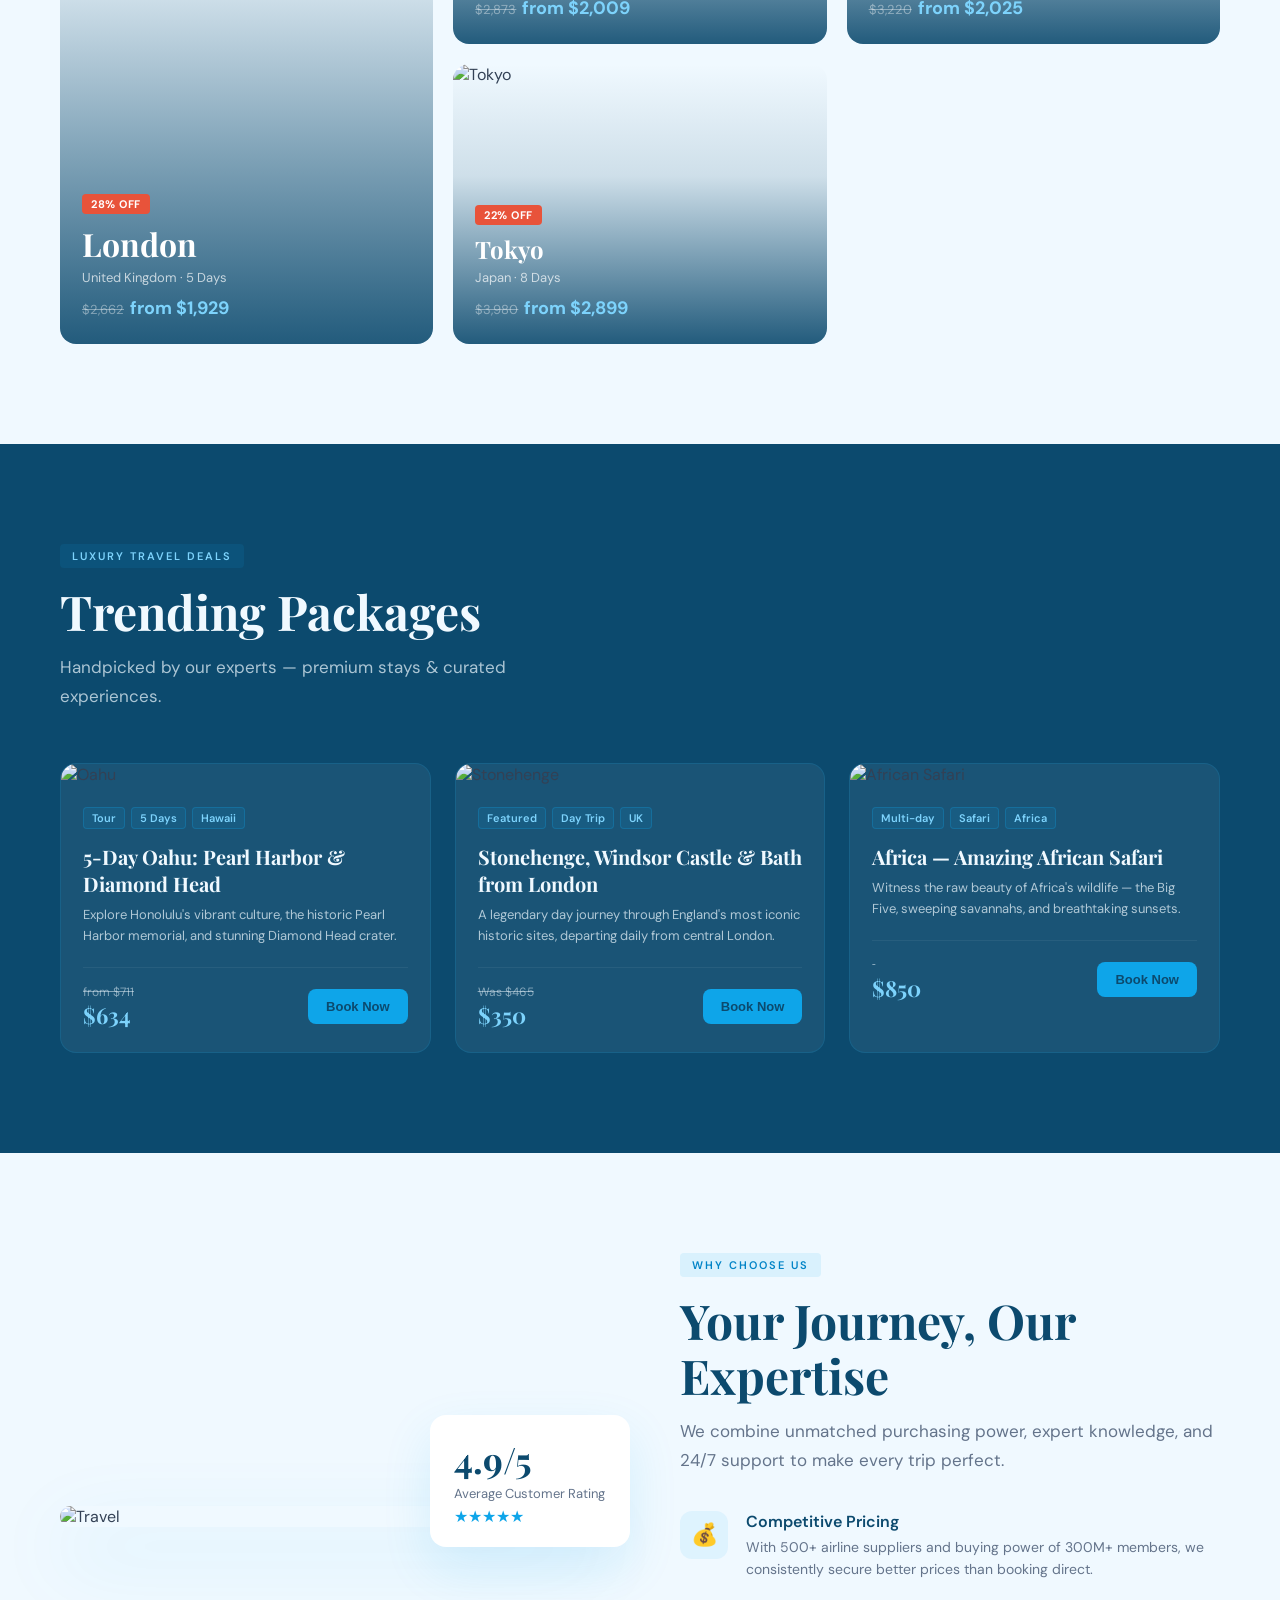
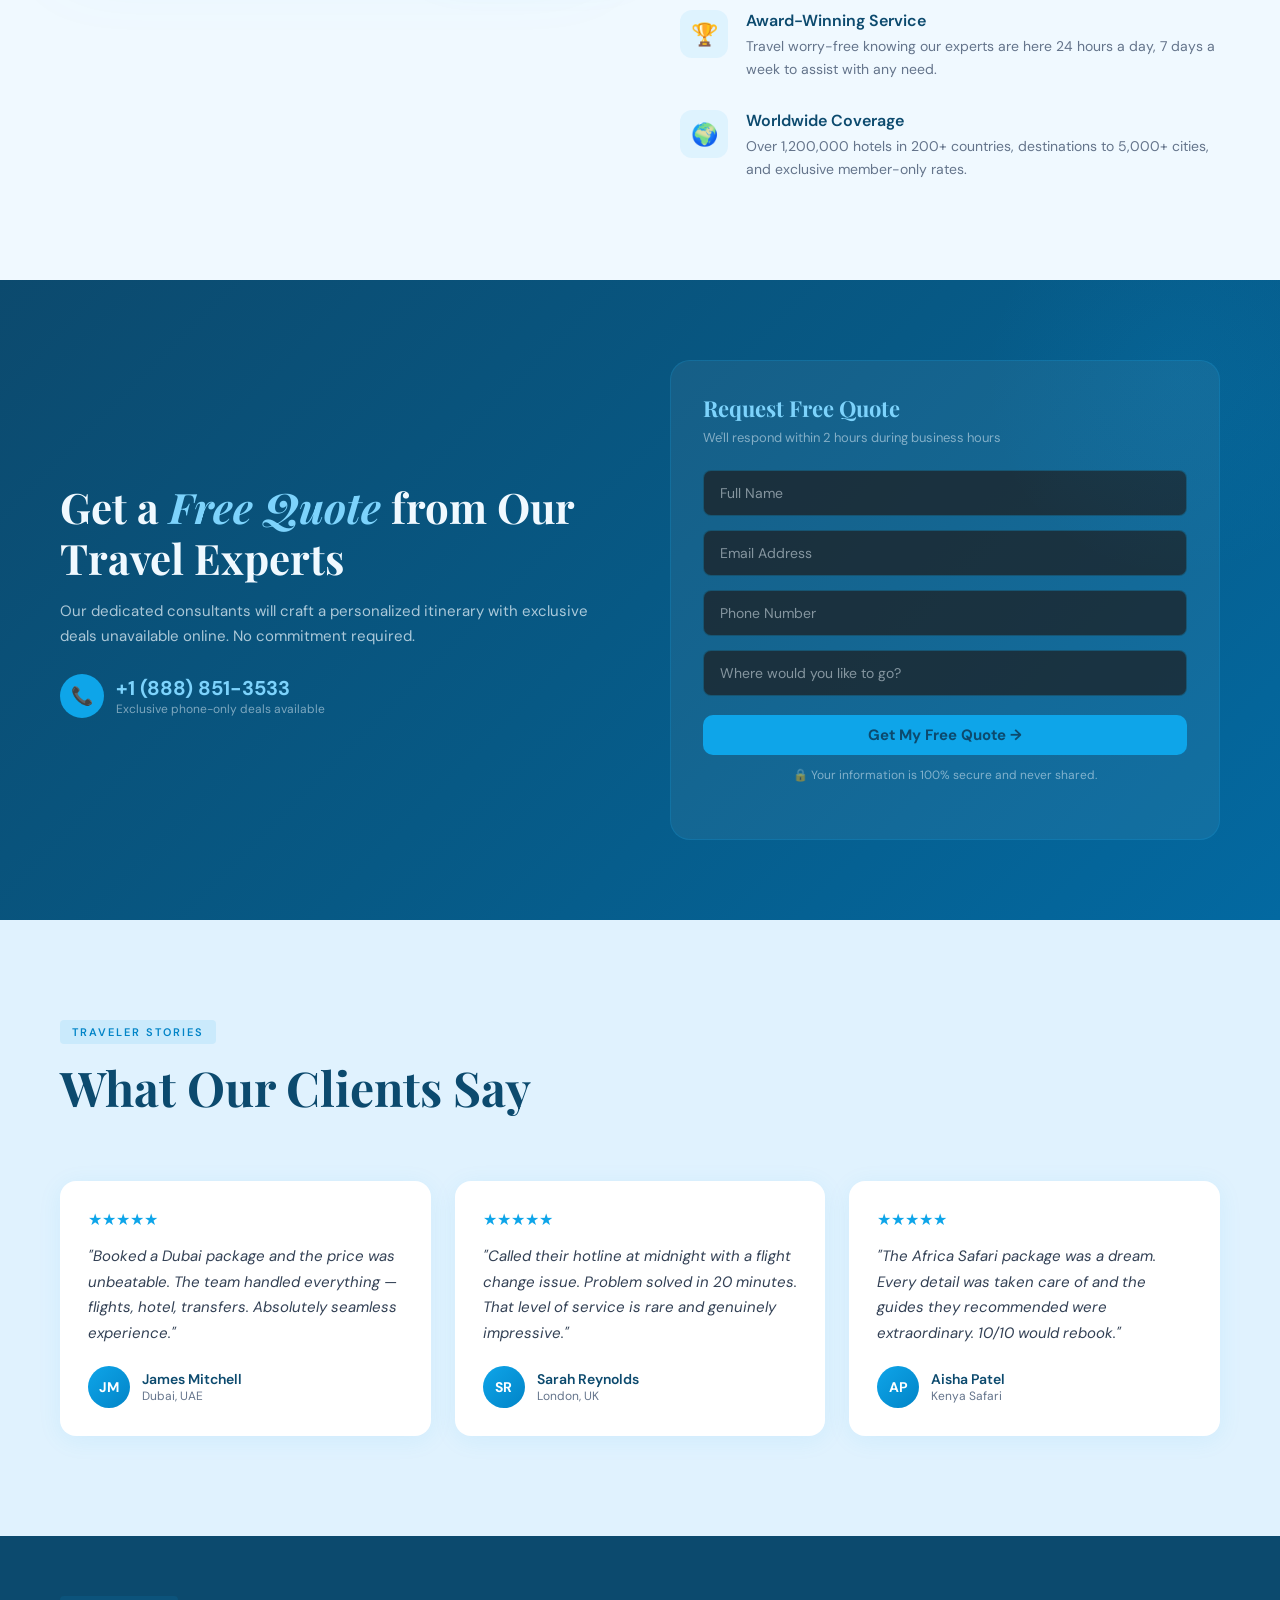
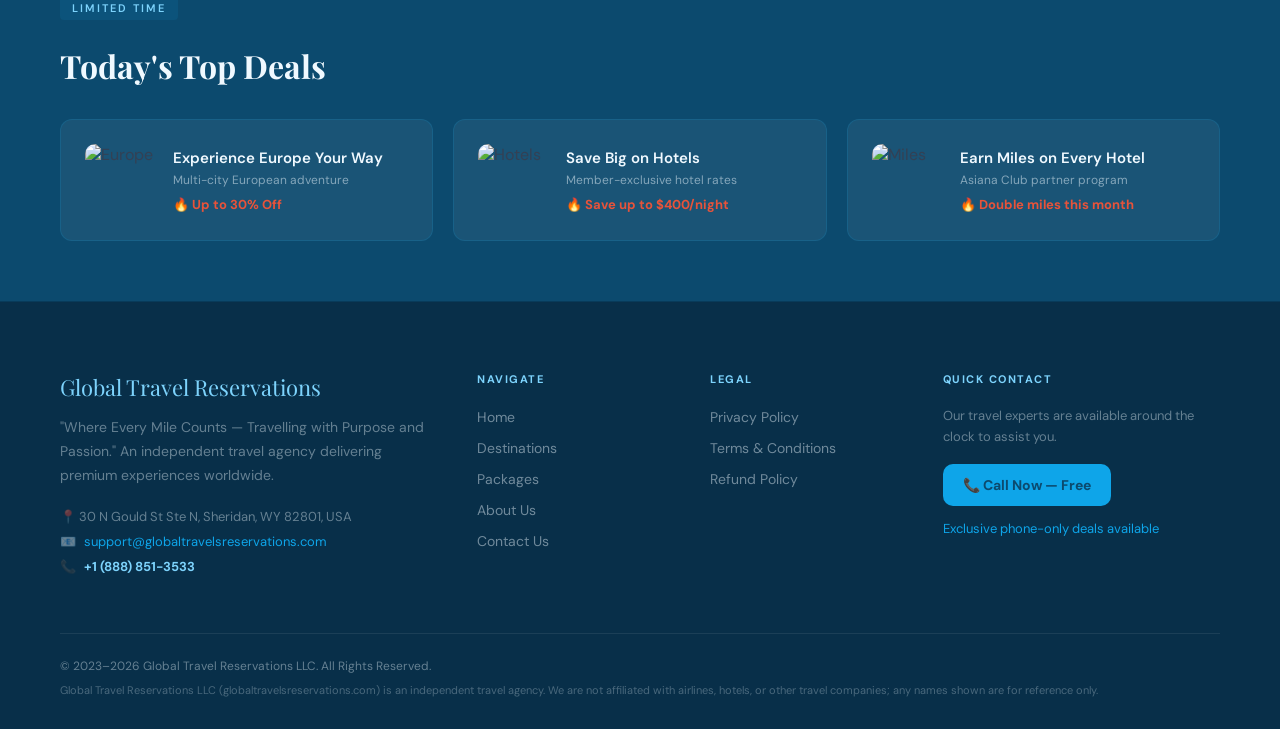
==== commit 3ffd5646: "Header Fix for all tabs" ====
--- a/index.html
+++ b/index.html
@@ -1513,7 +1513,7 @@
     <li><a href="#destinations">Destinations</a></li>
     <li><a href="#packages">Packages</a></li>
     <li><a href="#why">Why Us</a></li>
-    <li><a href="#contact">Contact</a></li>
+    <li><a href="#contact">Contact Us</a></li>
   </ul>
   <a href="tel:+18888513533" class="nav-phone">☎ +1 (888) 851-3533</a>
 </nav>
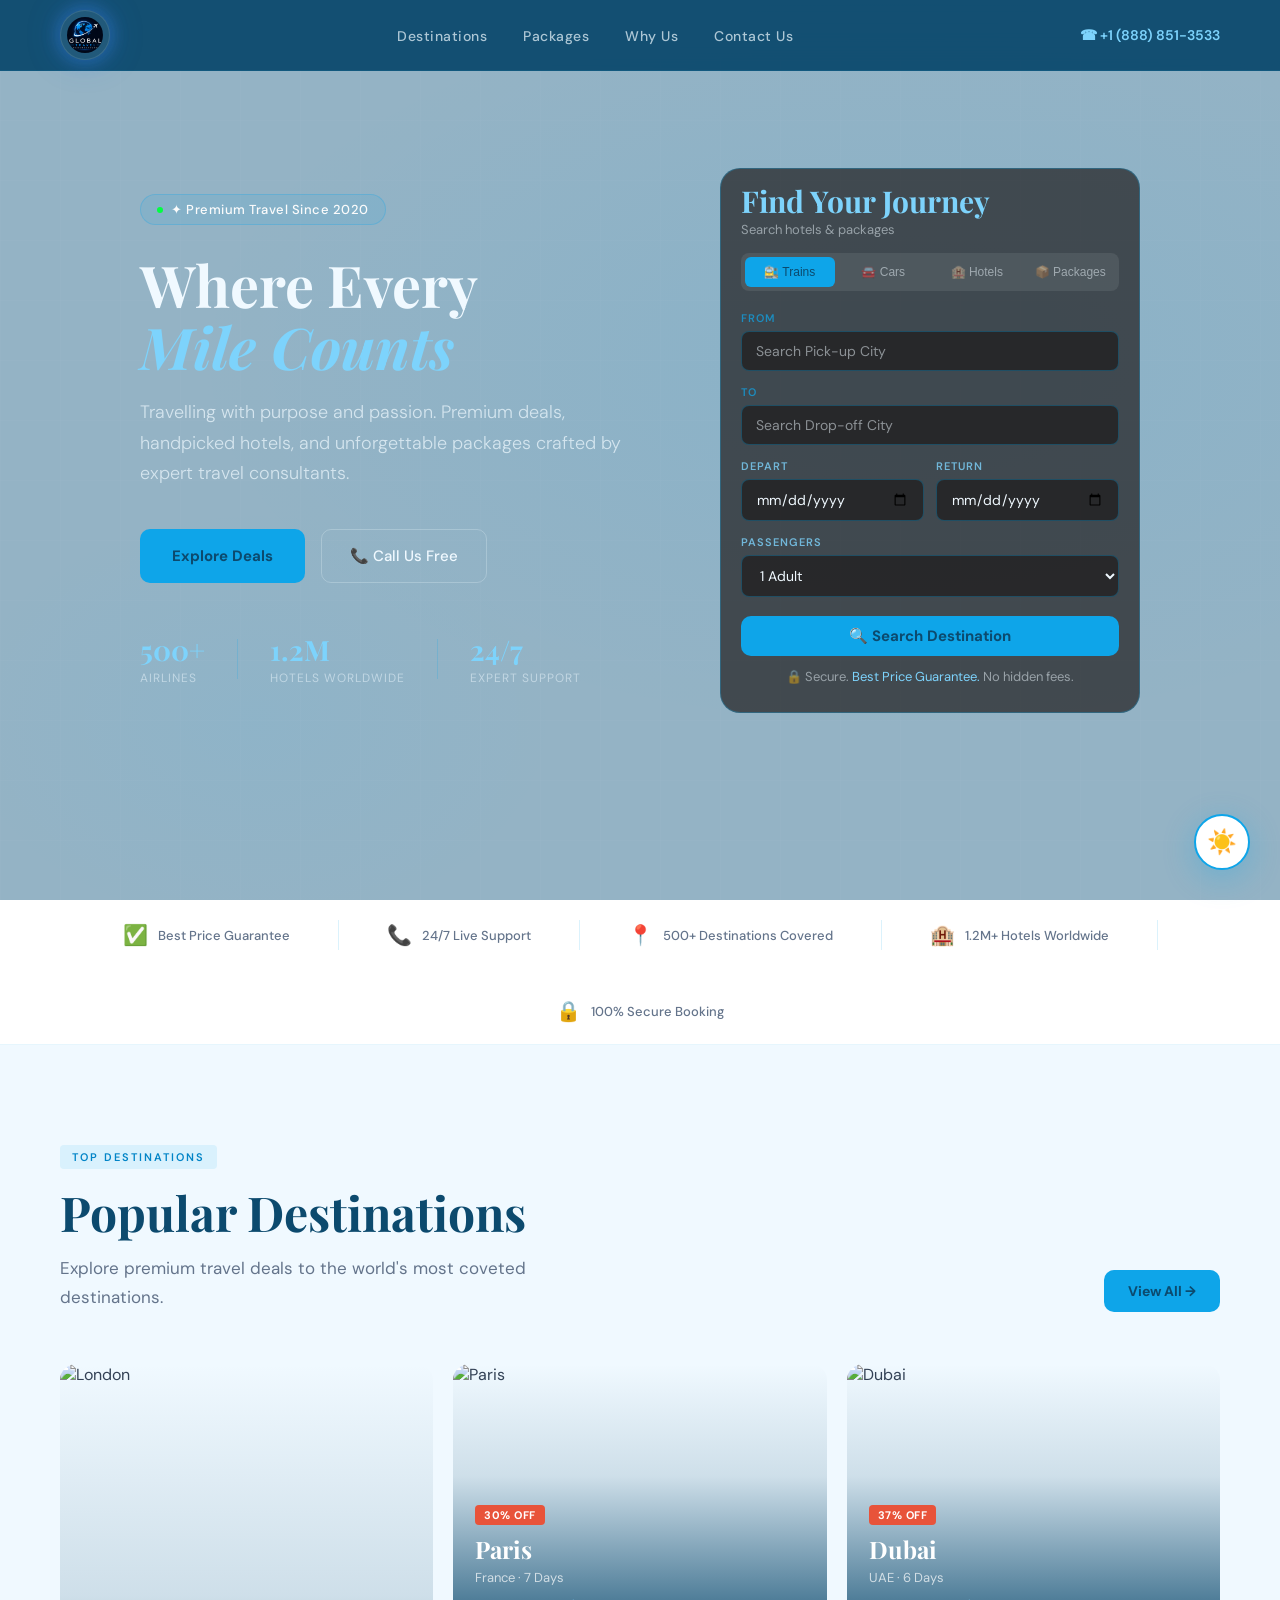
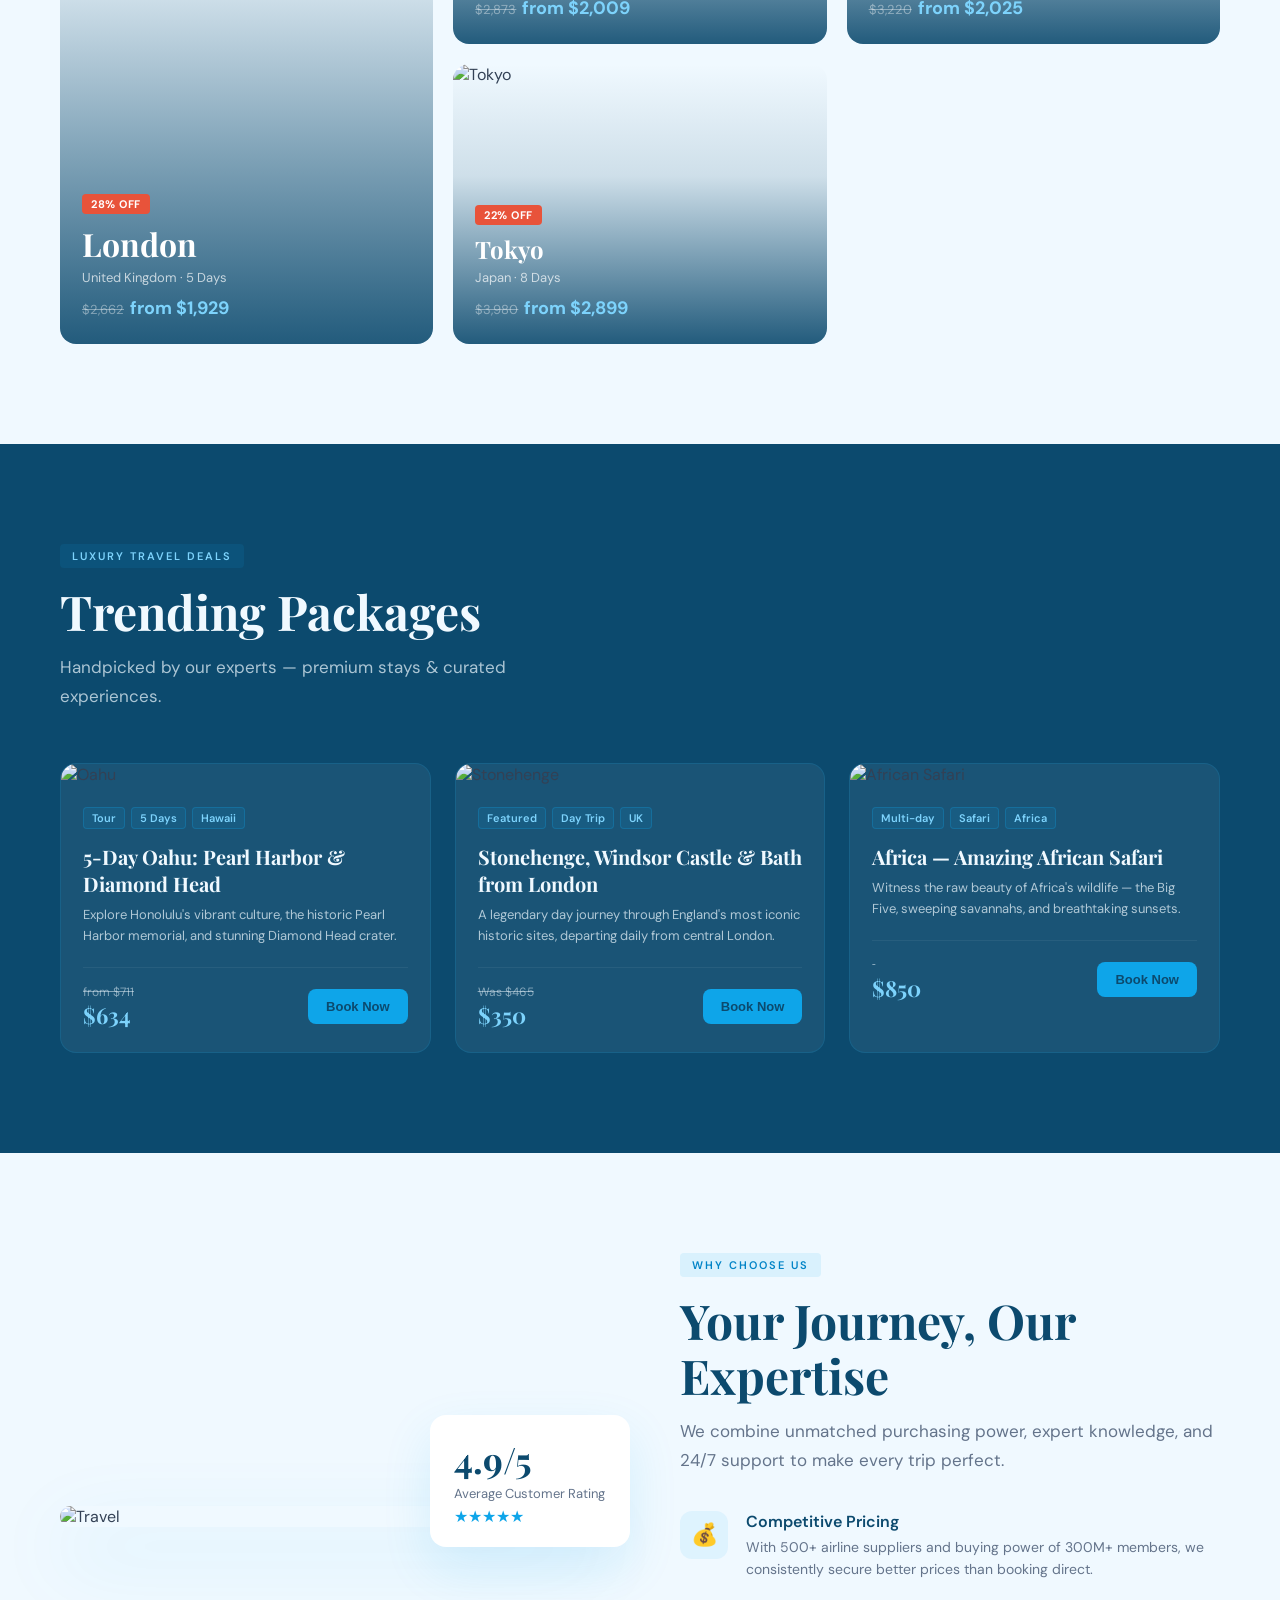
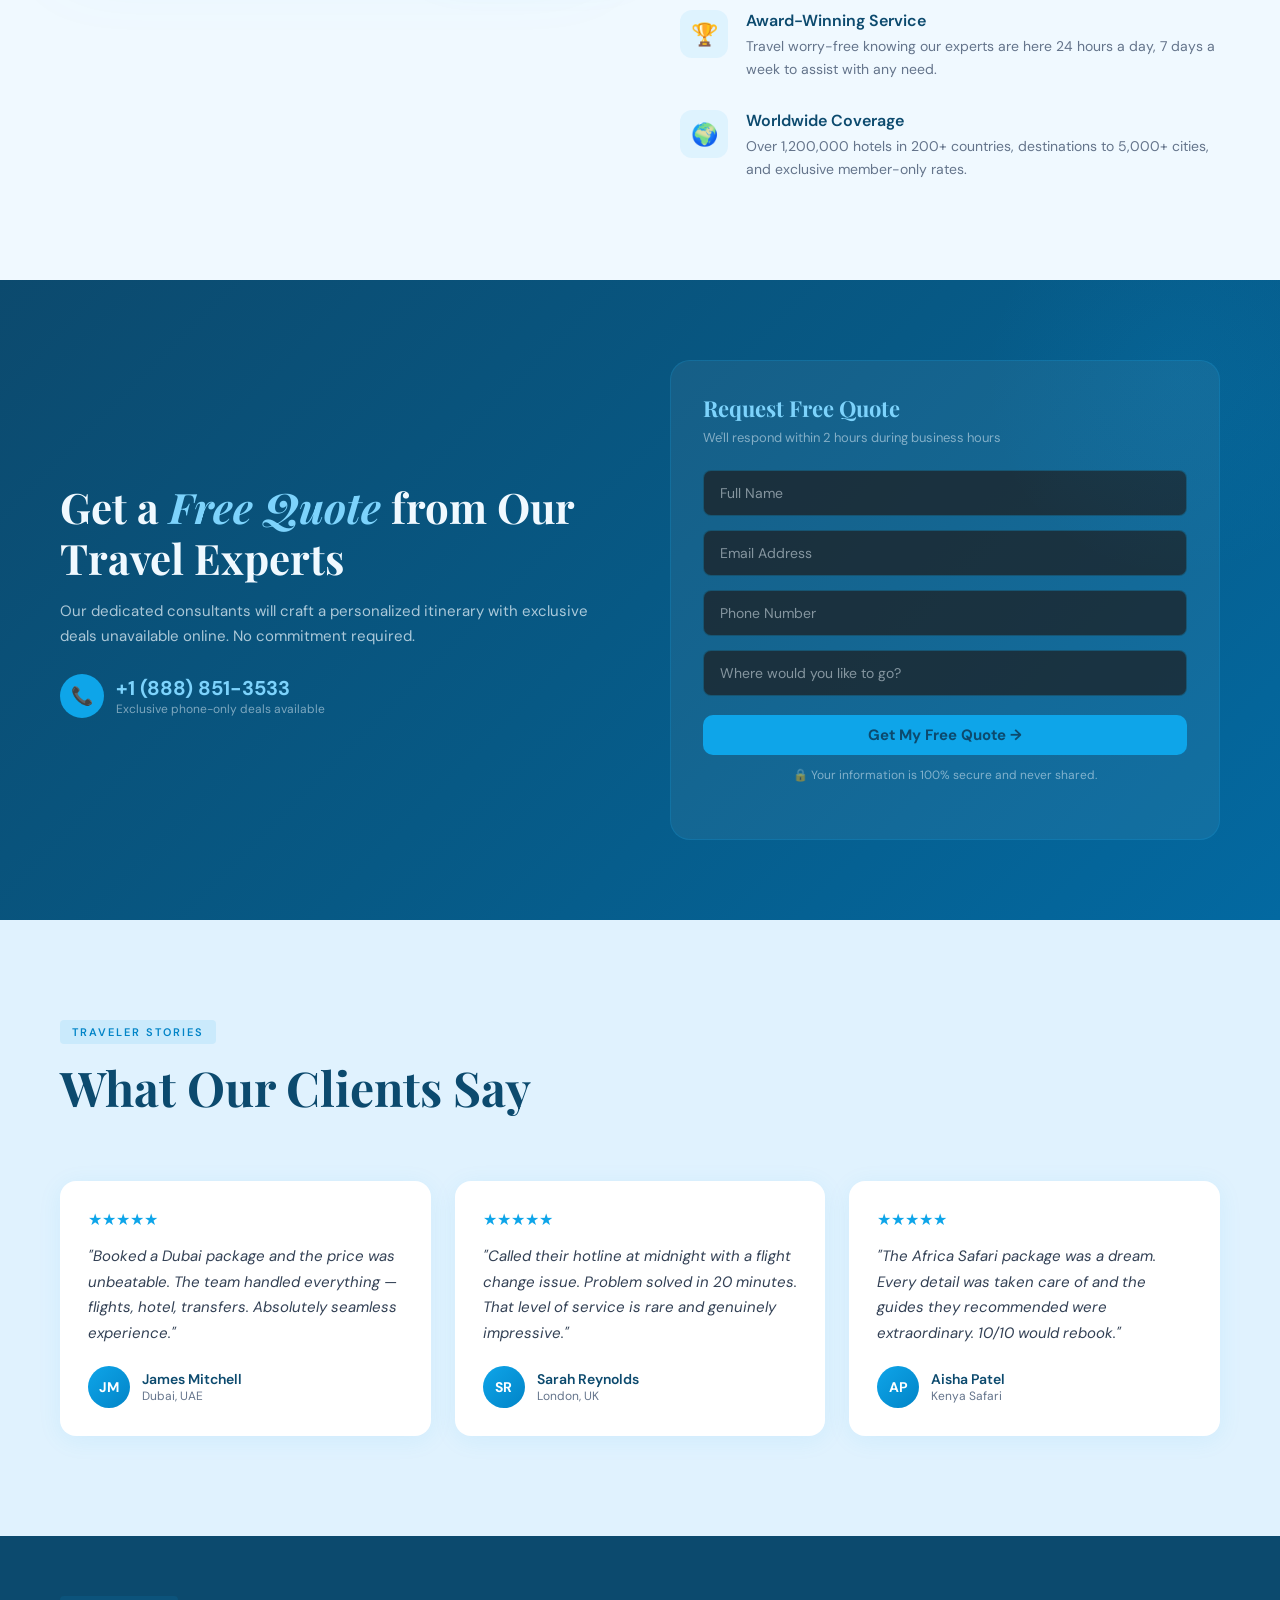
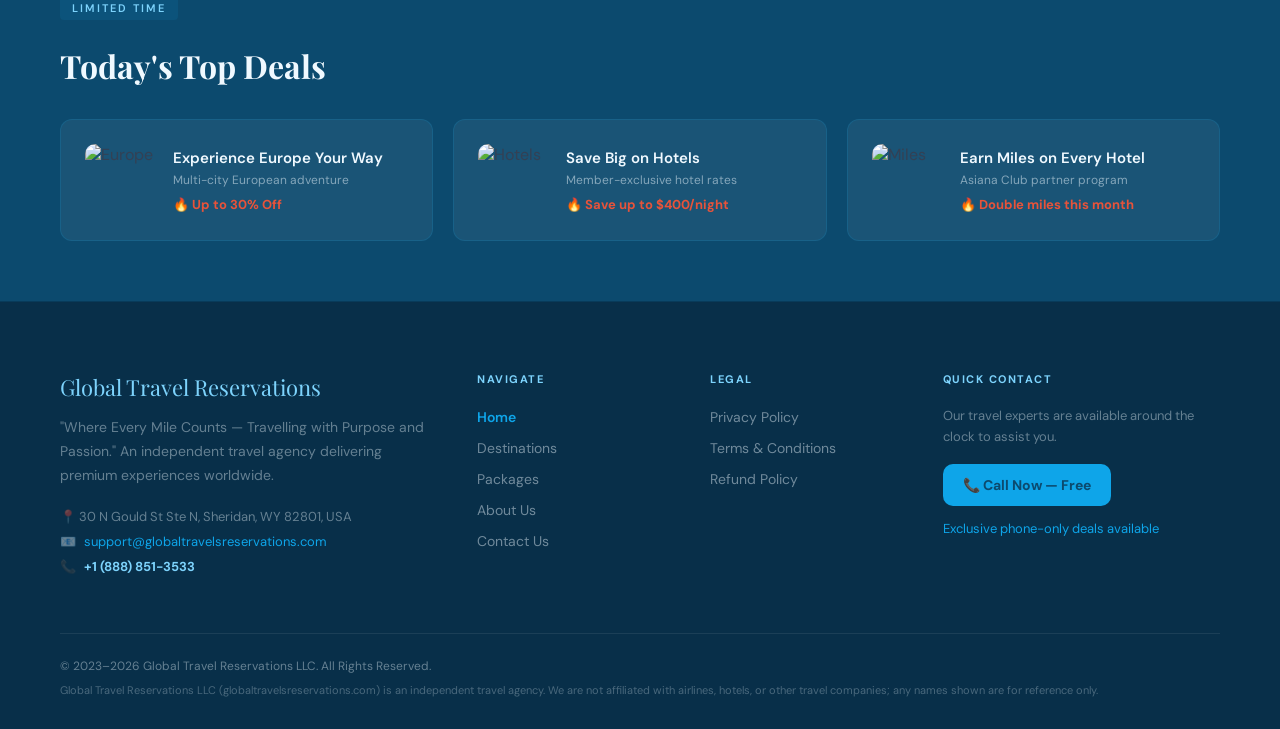
==== commit 475d4292: "header fix" ====
--- a/index.html
+++ b/index.html
@@ -1493,6 +1493,8 @@
 @media (max-width: 480px) {
   .demo-card { padding: 24px 18px; }
 }
+.footer-links a.active-link { color: #0EA5E9; font-weight: 600; }
+
 </style>
 </head>
 <body>
@@ -2208,12 +2210,12 @@
       <div>
         <div class="footer-col-title">Navigate</div>
         <ul class="footer-links">
-          <li><a href="#">Home</a></li>
+          <li><a href="#" class="active-link">Home</a></li>
           <li><a href="#destinations">Destinations</a></li>
           <li><a href="#packages">Packages</a></li>
           <!-- <li><a href="#">Blog</a></li> -->
           <li><a href="about-us.html">About Us</a></li>
-          <li><a href="#">Contact Us</a></li>
+          <li><a href="#contact">Contact Us</a></li>
         </ul>
       </div>
       <div>
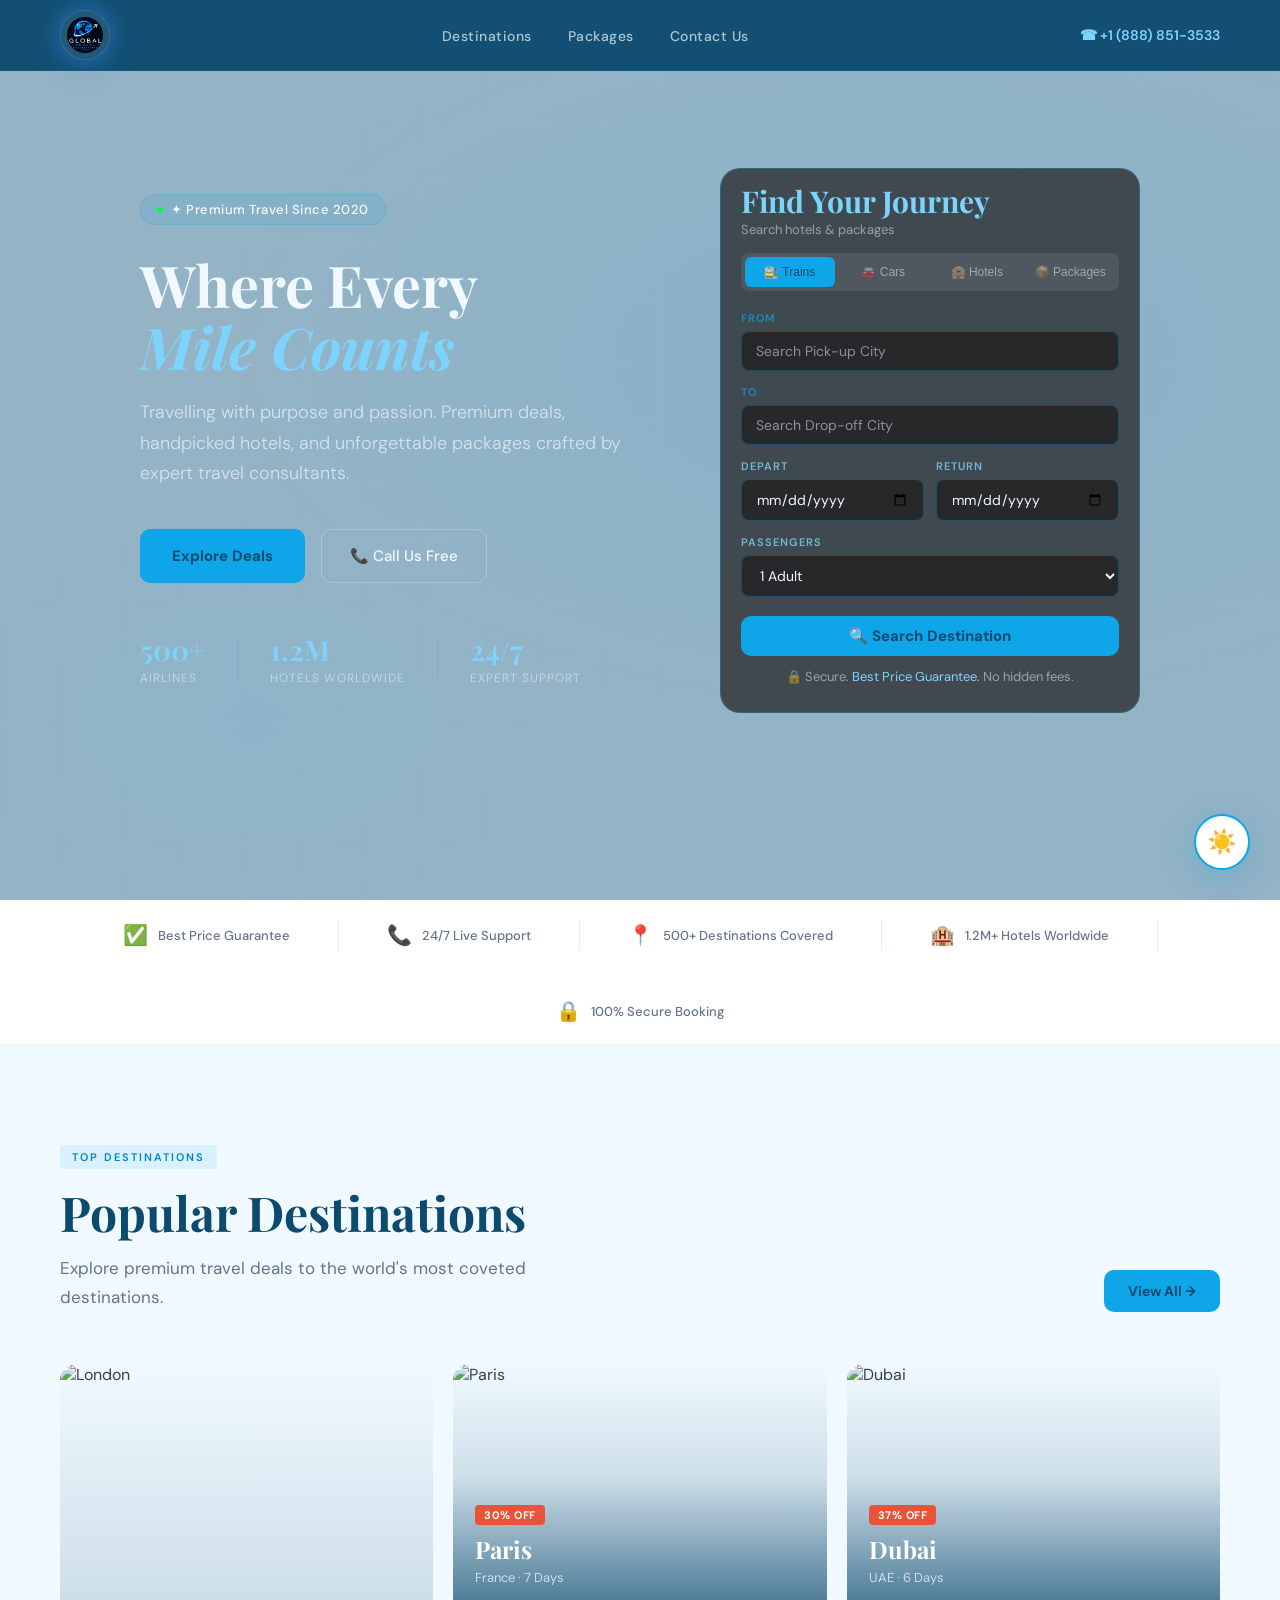
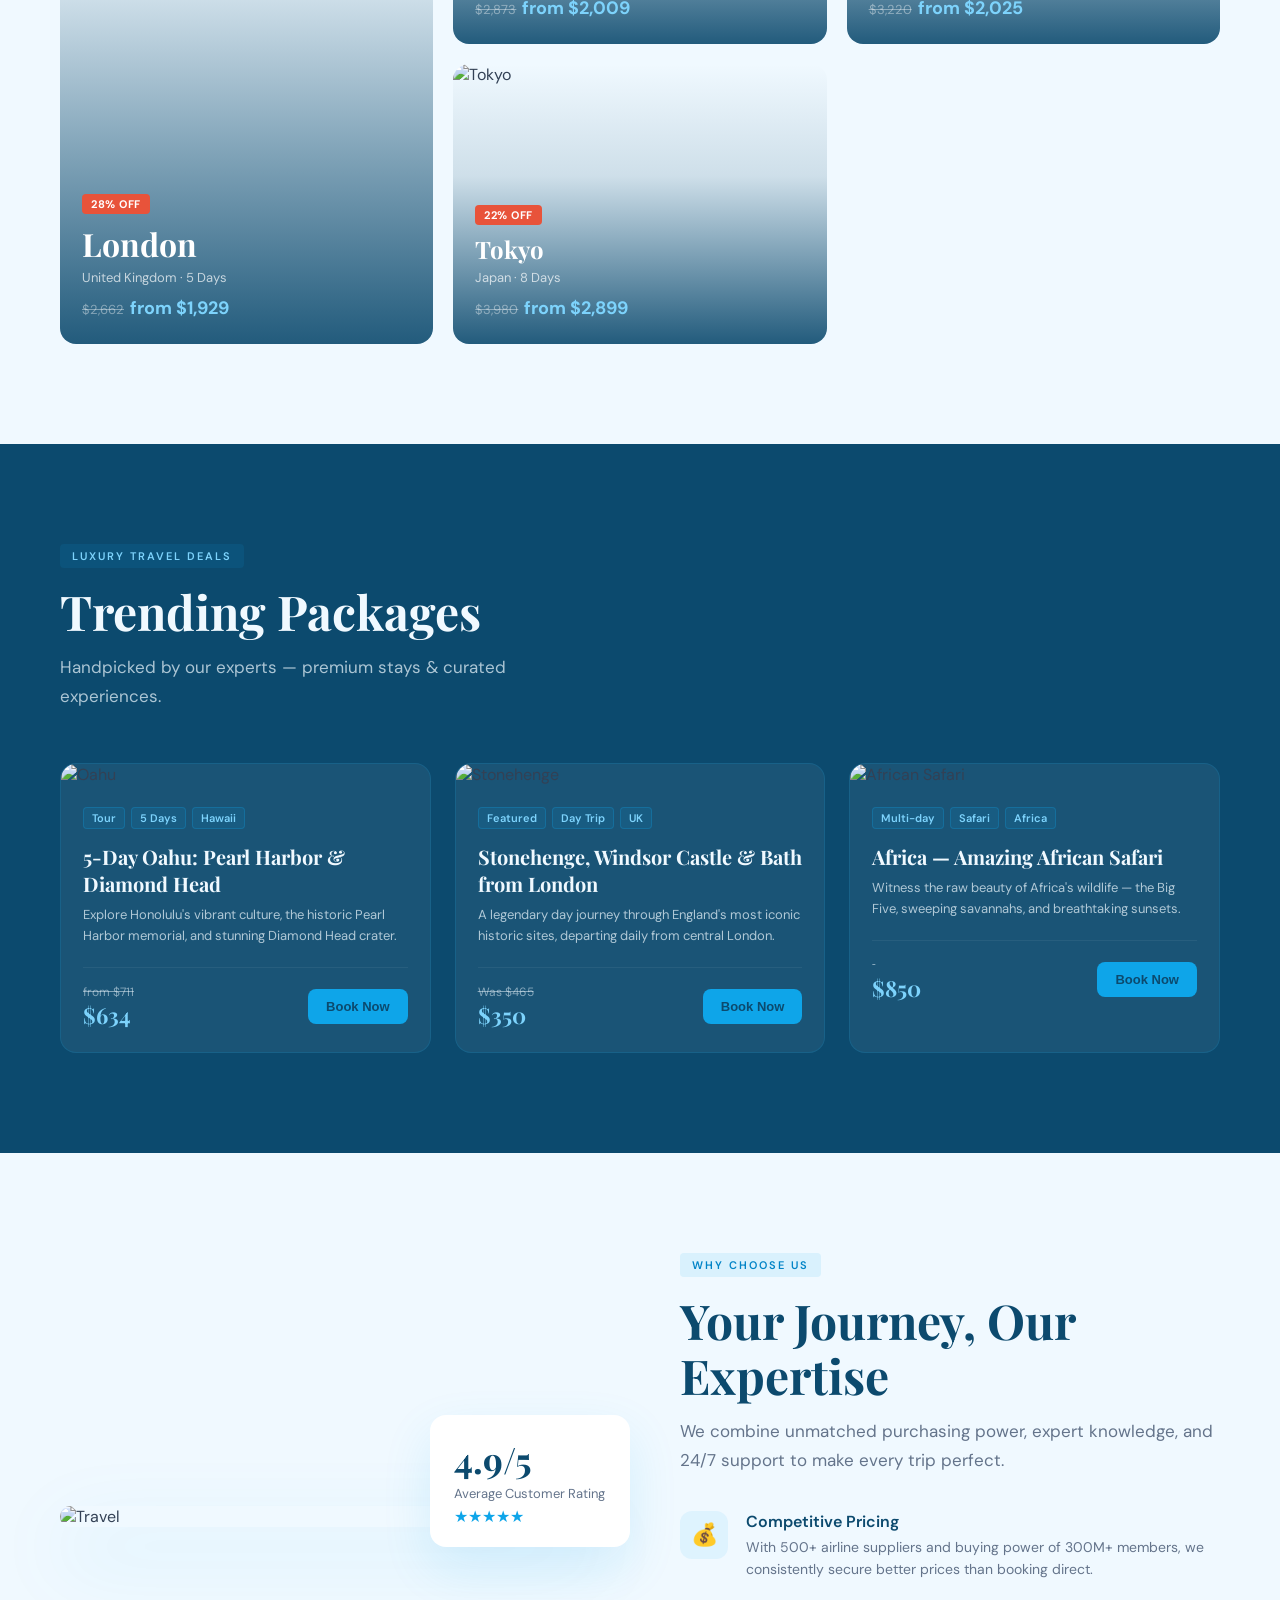
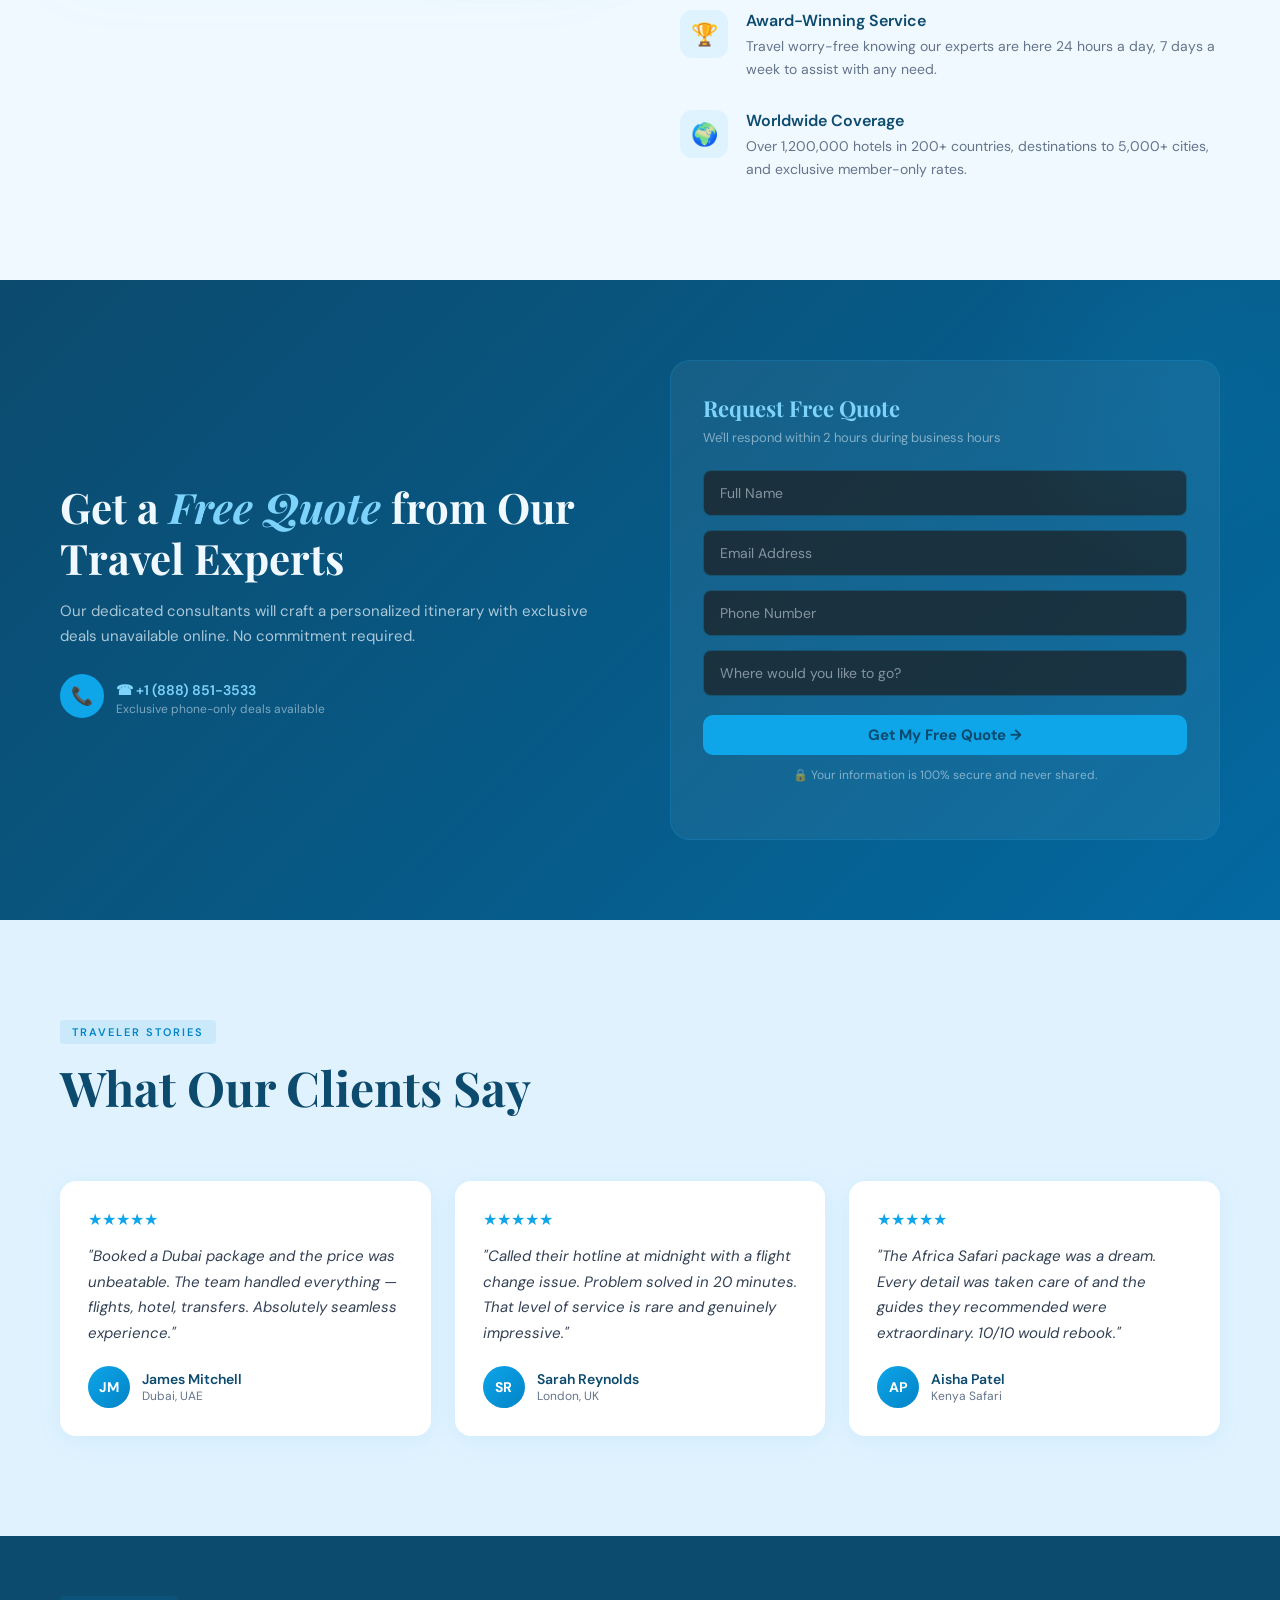
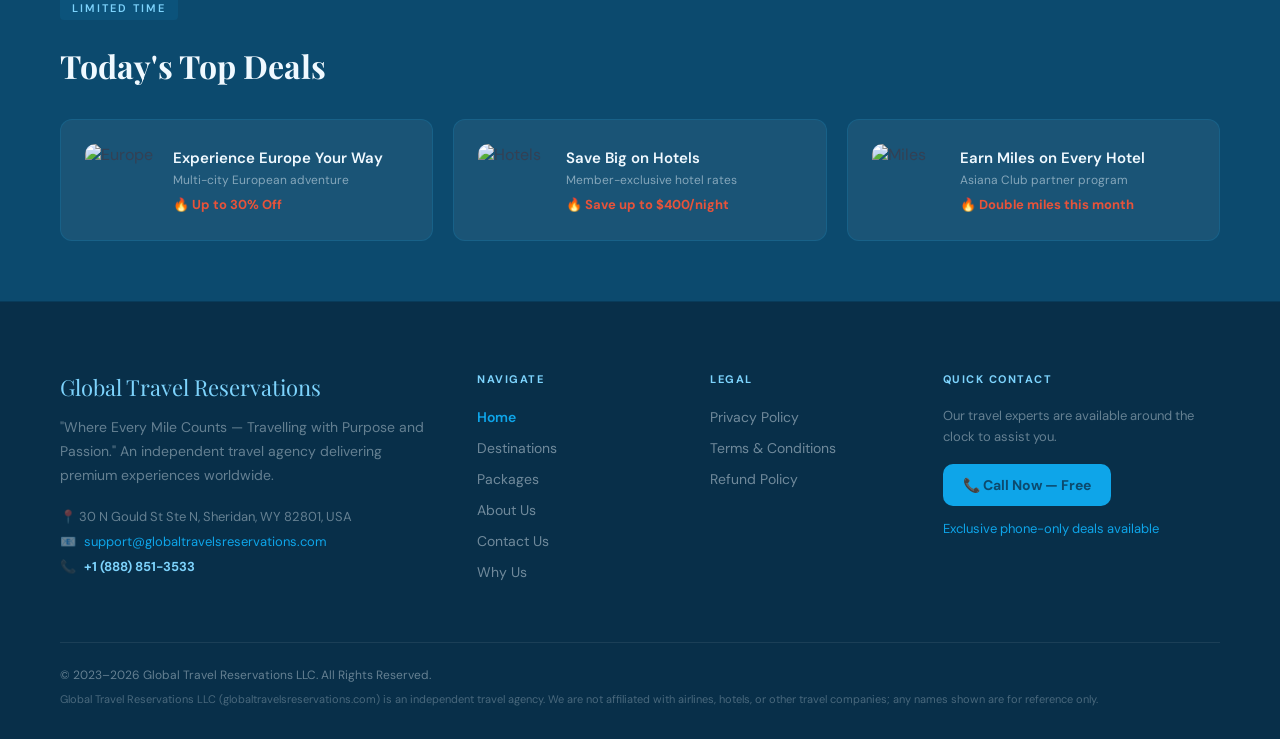
==== commit 0ed62092: "New requirement done" ====
--- a/index.html
+++ b/index.html
@@ -1514,7 +1514,7 @@
   <ul class="nav-links">
     <li><a href="#destinations">Destinations</a></li>
     <li><a href="#packages">Packages</a></li>
-    <li><a href="#why">Why Us</a></li>
+   
     <li><a href="#contact">Contact Us</a></li>
   </ul>
   <a href="tel:+18888513533" class="nav-phone">☎ +1 (888) 851-3533</a>
@@ -1787,7 +1787,9 @@
             <option value="4">2 Adults + 1 Child</option>
           </select>
         </div>
-        <button class="search-btn" onclick="alert('Our agents are available 24/7 — call +1 (888) 851-3533 for instant booking!')">🔍 Search Destination</button>
+        <!-- <button class="search-btn" onclick="handleSearch()" onclick="alert('Our agents are available 24/7 — call +1 (888) 851-3533 for instant booking!')">🔍 Search Destination</button> -->
+        <!-- <button class="search-btn" onclick="handleSearch()">🔍 Search Destination</button> -->
+        <button class="search-btn"  onclick="handleSearch()">🔍 Search Destination</button>
         <p class="search-note">🔒 Secure. <span>Best Price Guarantee.</span> No hidden fees.</p>
       </div>
     </div>
@@ -1916,7 +1918,7 @@
       <a href="#packages" class="btn-primary" style="font-size:14px;padding:12px 24px;">View All →</a>
     </div>
     <div class="dest-grid">
-      <div class="dest-card">
+      <div class="dest-card" onclick="handleSearch()">
         <img src="https://images.unsplash.com/photo-1513635269975-59663e0ac1ad?w=800&q=80" alt="London">
         <div class="dest-overlay"></div>
         <div class="dest-info">
@@ -1926,7 +1928,7 @@
           <div class="dest-price"><span class="dest-old">$2,662</span> &nbsp;<strong>from $1,929</strong></div>
         </div>
       </div>
-      <div class="dest-card">
+      <div class="dest-card" onclick="handleSearch()">
         <img src="https://images.unsplash.com/photo-1502602898657-3e91760cbb34?w=600&q=80" alt="Paris">
         <div class="dest-overlay"></div>
         <div class="dest-info">
@@ -1936,7 +1938,7 @@
           <div class="dest-price"><span class="dest-old">$2,873</span> &nbsp;<strong>from $2,009</strong></div>
         </div>
       </div>
-      <div class="dest-card">
+      <div class="dest-card" onclick="handleSearch()">
         <img src="https://images.unsplash.com/photo-1552832230-c0197dd311b5?w=600&q=80" alt="Dubai">
         <div class="dest-overlay"></div>
         <div class="dest-info">
@@ -1946,7 +1948,7 @@
           <div class="dest-price"><span class="dest-old">$3,220</span> &nbsp;<strong>from $2,025</strong></div>
         </div>
       </div>
-      <div class="dest-card">
+      <div class="dest-card" onclick="handleSearch()">
         <img src="https://images.unsplash.com/photo-1540959733332-eab4deabeeaf?w=600&q=80" alt="Tokyo">
         <div class="dest-overlay"></div>
         <div class="dest-info">
@@ -1986,7 +1988,7 @@
               <span class="pkg-price-old">from $711</span>
               <span class="pkg-price-new">$634</span>
             </div>
-            <button class="pkg-btn">Book Now</button>
+            <button class="pkg-btn" onclick="handleSearch()">Book Now</button>
           </div>
         </div>
       </div>
@@ -2005,7 +2007,7 @@
               <span class="pkg-price-old">Was $465</span>
               <span class="pkg-price-new">$350</span>
             </div>
-            <button class="pkg-btn">Book Now</button>
+            <button class="pkg-btn" onclick="handleSearch()">Book Now</button>
           </div>
         </div>
       </div>
@@ -2024,7 +2026,7 @@
               <span class="pkg-price-old">&nbsp;</span>
               <span class="pkg-price-new">$850</span>
             </div>
-            <button class="pkg-btn">Book Now</button>
+            <button class="pkg-btn" onclick="handleSearch()">Book Now</button>
           </div>
         </div>
       </div>
@@ -2085,7 +2087,7 @@
       <div class="quote-phone">
         <div class="quote-phone-icon">📞</div>
         <div>
-          <div class="quote-phone-num">+1 (888) 851-3533</div>
+          <div class="quote-phone-num"><a href="tel:+18888513533" class="nav-phone">☎ +1 (888) 851-3533</a></div>
           <div class="quote-phone-sub">Exclusive phone-only deals available</div>
         </div>
       </div>
@@ -2216,6 +2218,7 @@
           <!-- <li><a href="#">Blog</a></li> -->
           <li><a href="about-us.html">About Us</a></li>
           <li><a href="#contact">Contact Us</a></li>
+           <li><a href="#why">Why Us</a></li>
         </ul>
       </div>
       <div>
@@ -2860,6 +2863,65 @@
 // ---- Init when Google Maps loads ----
 window.initGooglePlaces = initGooglePlaces;
 
+
+// ===== HANDLE SEARCH BUTTON =====
+// function handleSearch() {
+//   const activeTab = document.querySelector('.search-tab.active')?.innerText.trim() || 'Hotels';
+//   const fromInput = document.getElementById('pickup-input')?.value || '';
+//   const toInput = document.getElementById('drop-input')?.value || '';
+//   const dateInputs = document.querySelectorAll('.search-row input[type="date"]');
+//   const departDate = dateInputs[0]?.value || '';
+//   const returnDate = dateInputs[1]?.value || '';
+//   const passengers = document.querySelector('.search-field select')?.value || '1';
+
+//   // Build query string
+//   const params = new URLSearchParams({
+//     type: activeTab,
+//     from: fromInput,
+//     to: toInput,
+//     depart: departDate,
+//     return: returnDate,
+//     passengers: passengers,
+//     trip_type: returnDate ? 'RT' : 'OW',
+//     class: 'C'
+//   });
+
+//   // Redirect to results page
+//   window.location.href = `search-results.html?${params.toString()}`;
+// }
+
+function handleSearch() {
+  const fromInput = document.getElementById('pickup-input')?.value || 'New York';
+  const toInput = document.getElementById('drop-input')?.value || 'Mumbai';
+  const dateInputs = document.querySelectorAll('.search-row input[type="date"]');
+  const departDate = dateInputs[0]?.value || '2026-05-28';
+  const returnDate = dateInputs[1]?.value || '2026-06-04';
+  const passengers = document.querySelector('.search-field select')?.value || '1';
+
+  const fromCode = fromInput || 'NYC'; //.slice(0, 3)
+  const toCode = toInput || 'BOM'; //.slice(0, 3)
+
+  const params = new URLSearchParams({
+    location_from: fromCode,
+    location_to: toCode,
+    from_name: fromInput,
+    to_name: toInput,
+    class: 'C',
+    trip_type: returnDate ? 'RT' : 'OW',
+    passengers: passengers,
+    depart: departDate,
+    adults: passengers,
+    children: '0',
+    infants: '0',
+    return: returnDate
+  });
+
+  window.location.href = `result.html?${params.toString()}`;
+}
+// =============================================
+// SEARCH & REDIRECT TO RESULTS PAGE
+// =============================================
+
 // Start initialization
 // initGooglePlaces();
 </script>
